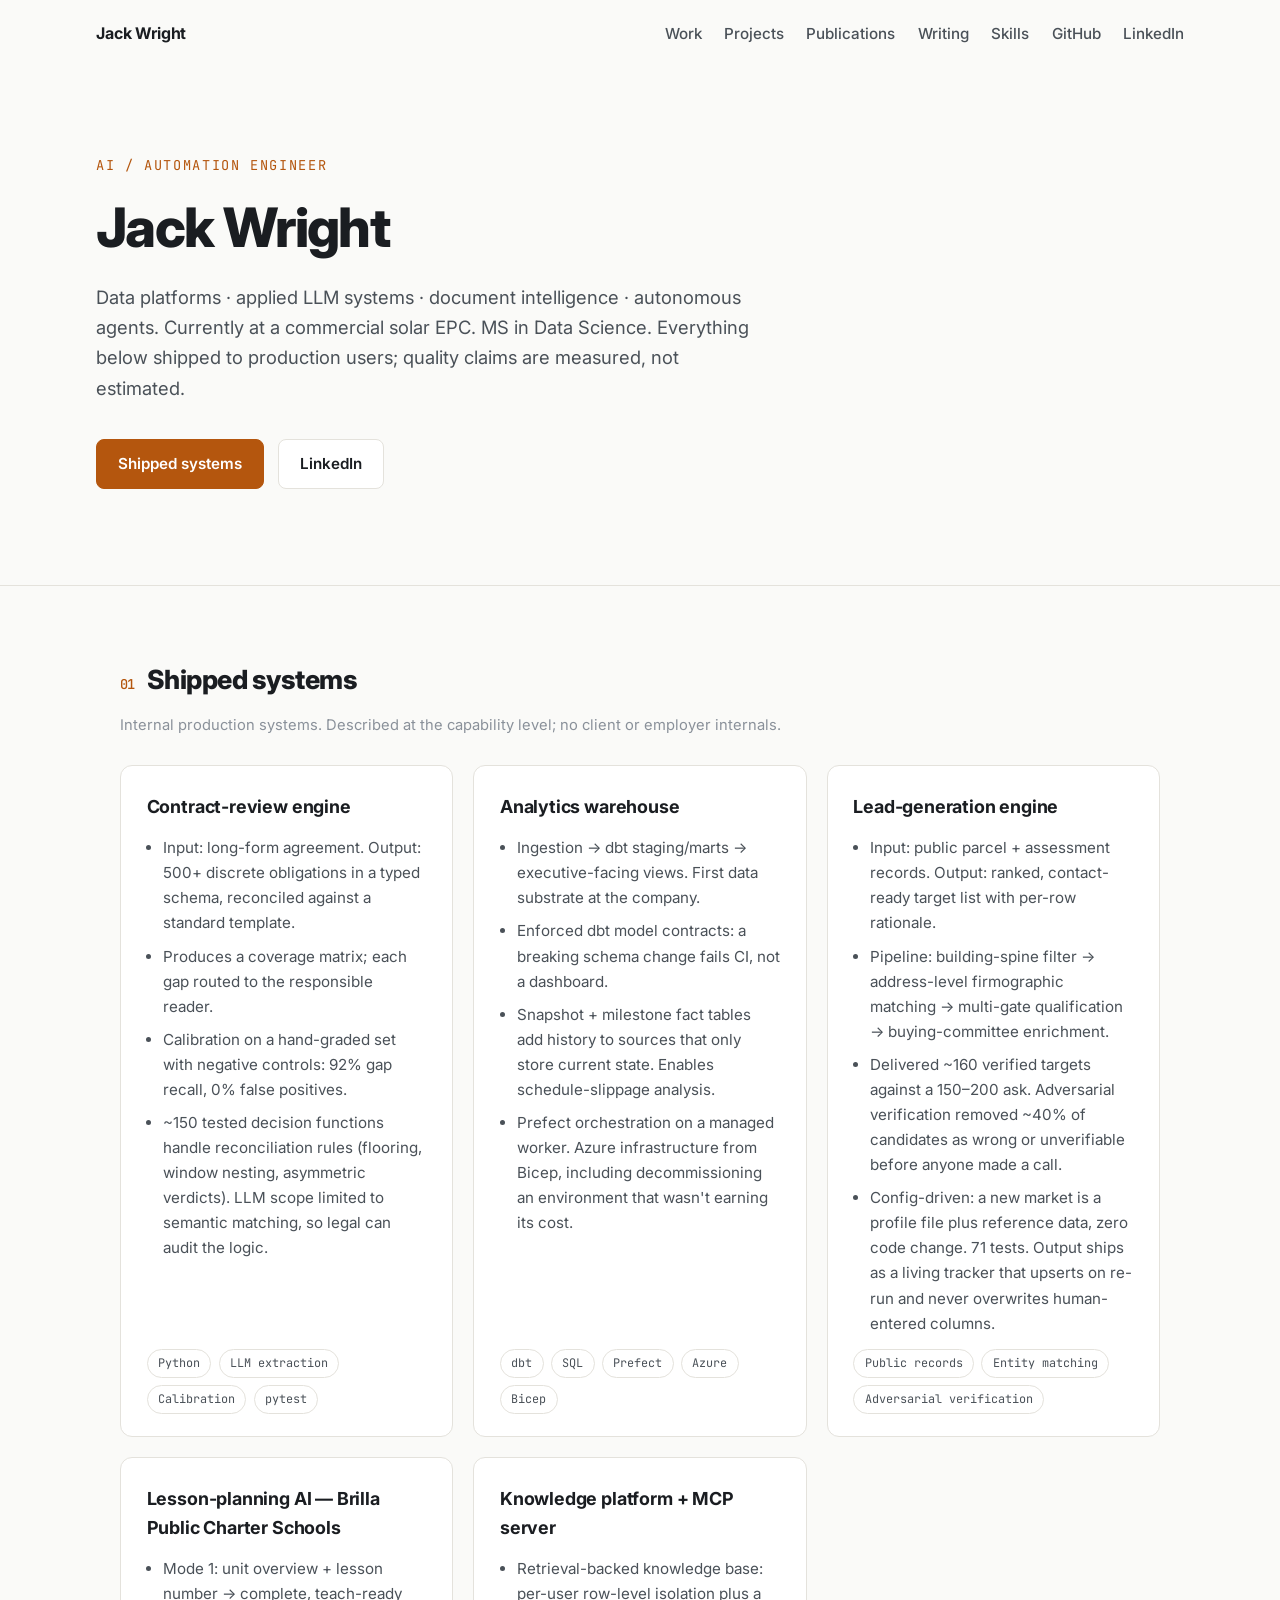
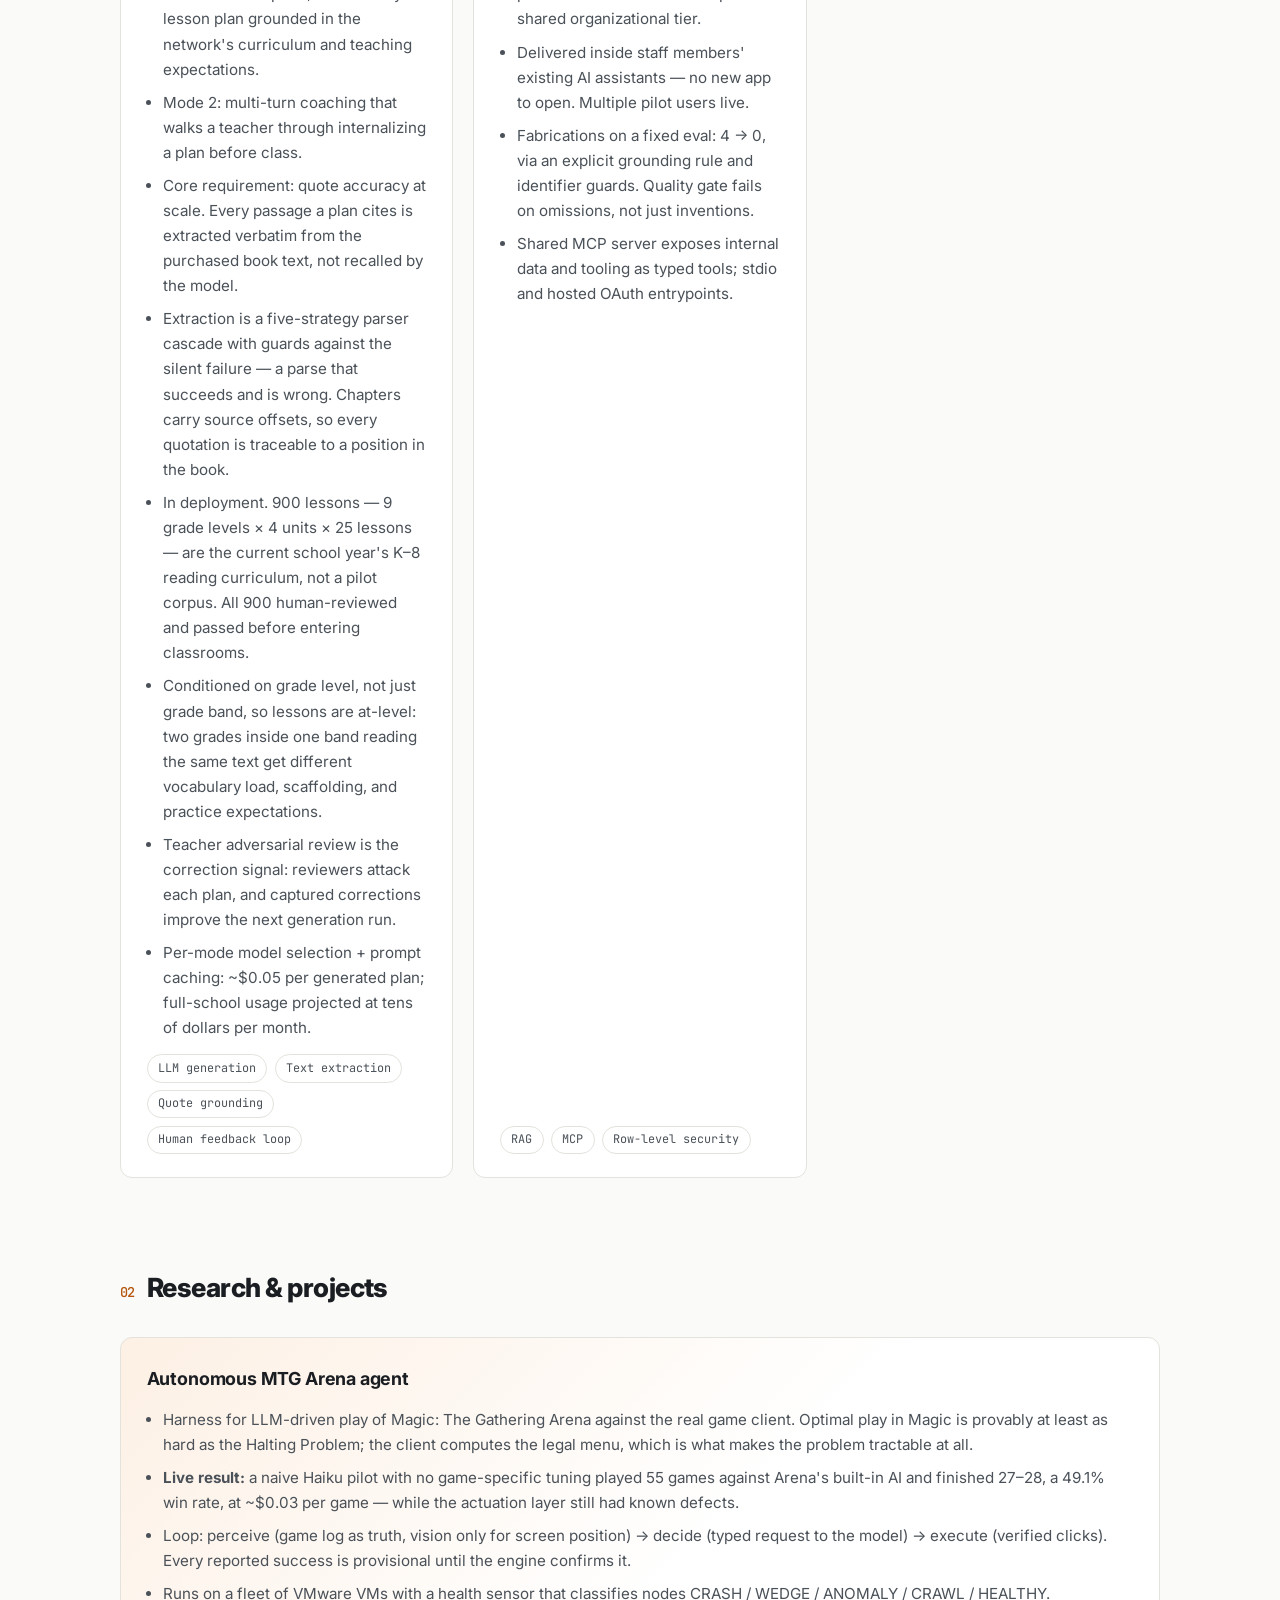
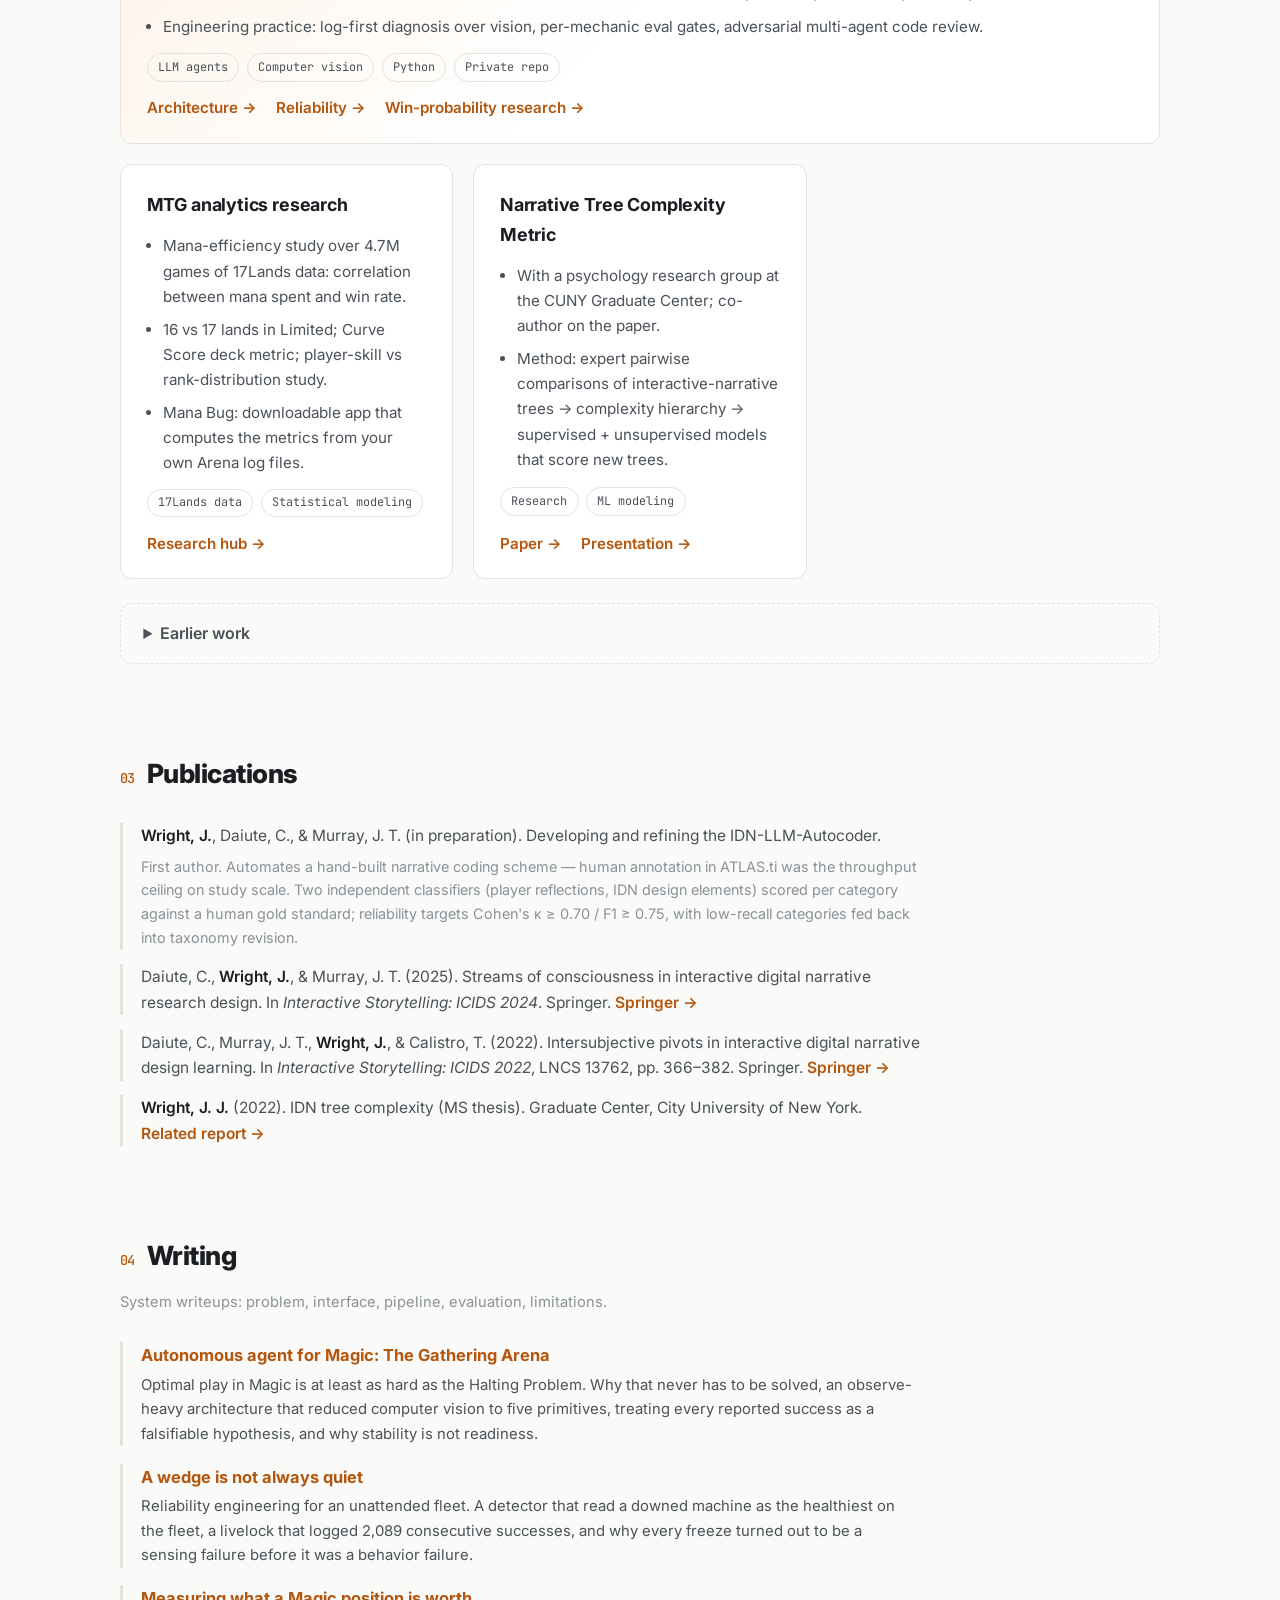
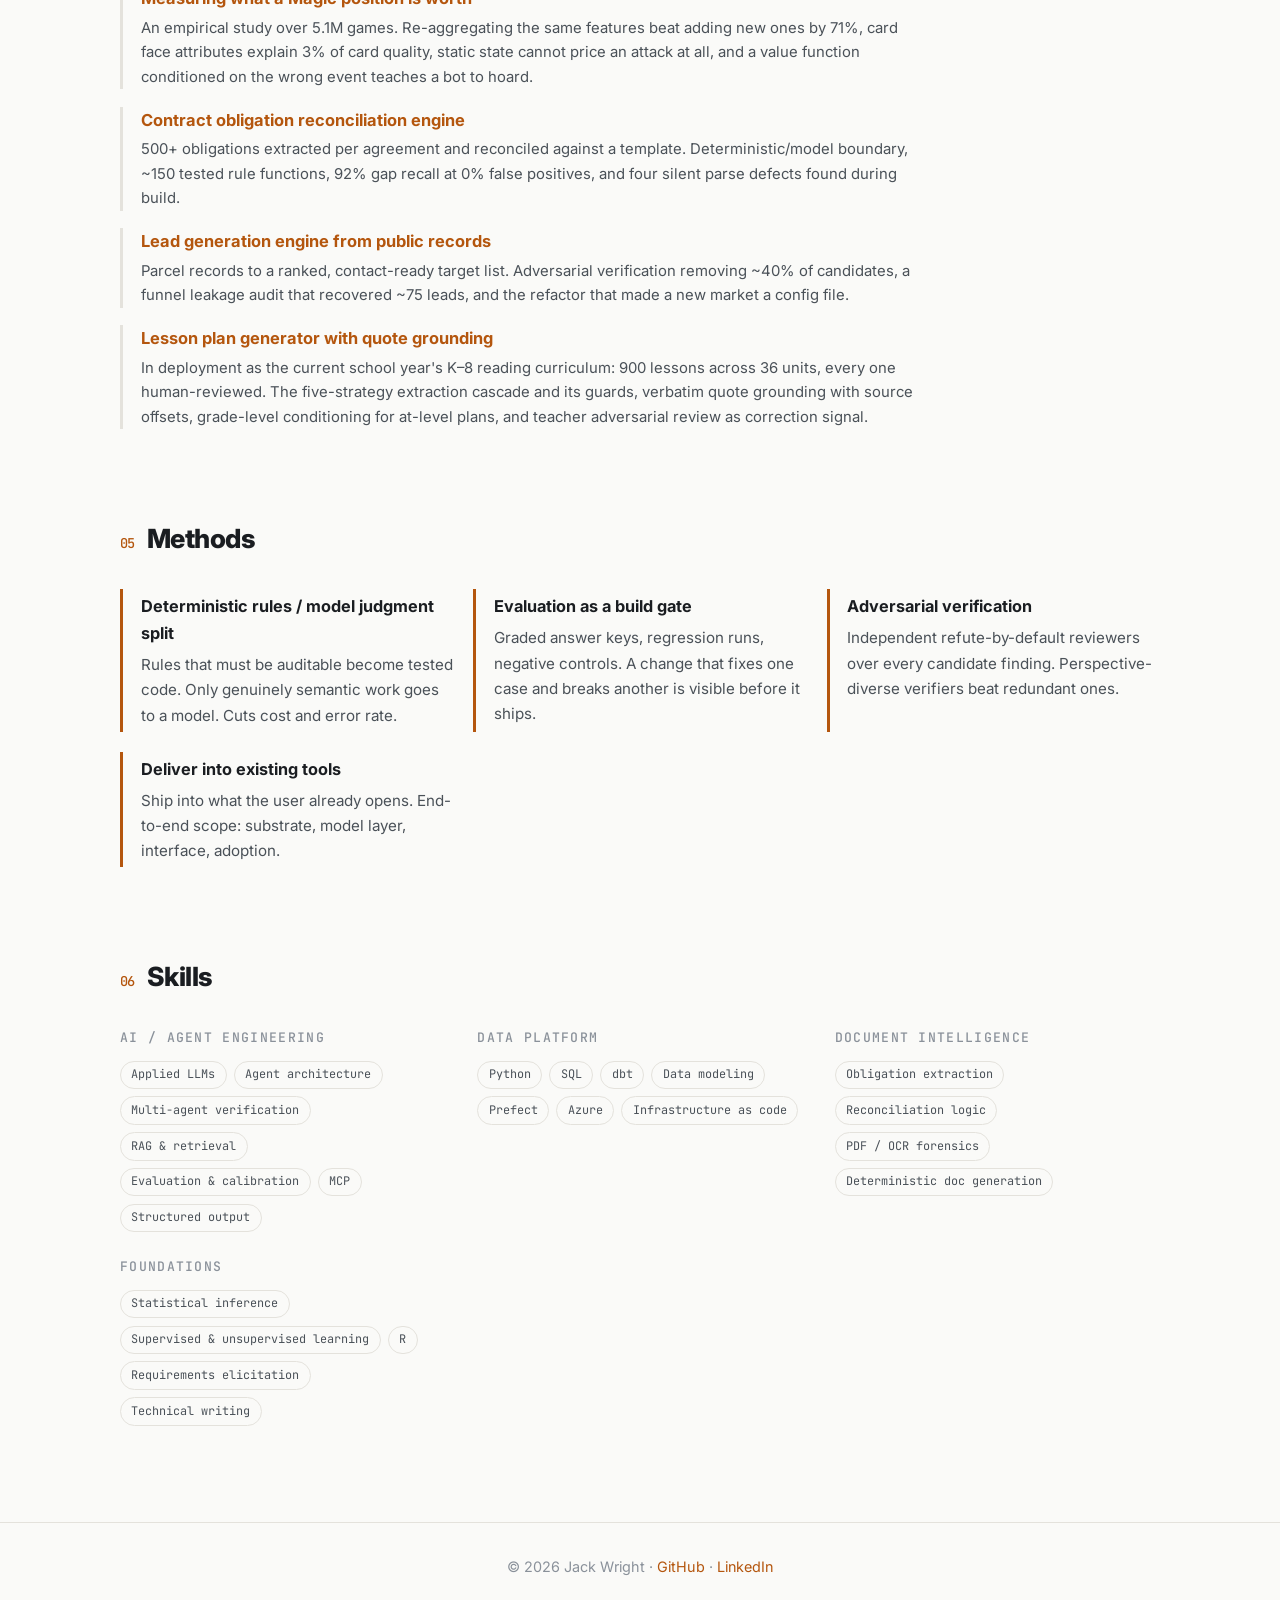
==== index.html @ ae372b62 "Correct project status: pilot is live, not deferred The articles described a mechanics-discovery pha" ====
<!DOCTYPE html>
<html lang="en">
<head>
    <meta charset="UTF-8">
    <meta name="viewport" content="width=device-width, initial-scale=1.0">
    <title>Jack Wright — AI / Automation Engineer</title>
    <meta name="description" content="Jack Wright. AI/automation engineer. Data platforms (dbt, Prefect, Azure), applied LLM systems, document intelligence, autonomous agents. Shipped systems with measured results.">
    <meta property="og:title" content="Jack Wright — AI / Automation Engineer">
    <meta property="og:description" content="Data platforms, applied LLM systems, document intelligence, autonomous agents. Shipped systems with measured results.">
    <meta property="og:type" content="website">
    <meta property="og:url" content="https://jackjosephwright.github.io/">
    <meta name="twitter:card" content="summary">
    <link rel="icon" href="data:image/svg+xml,%3Csvg xmlns='http://www.w3.org/2000/svg' viewBox='0 0 100 100'%3E%3Crect width='100' height='100' rx='18' fill='%23b4560e'/%3E%3Ctext x='50' y='68' font-size='52' font-family='Georgia,serif' font-weight='bold' fill='white' text-anchor='middle'%3EJW%3C/text%3E%3C/svg%3E">
    <link rel="preconnect" href="https://fonts.googleapis.com">
    <link rel="preconnect" href="https://fonts.gstatic.com" crossorigin>
    <link href="https://fonts.googleapis.com/css2?family=Inter:wght@400;500;600;700;800&family=JetBrains+Mono:wght@400;500&display=swap" rel="stylesheet">
    <link rel="stylesheet" href="styles.css">
</head>
<body>
    <header class="site-header">
        <nav class="nav">
            <span class="nav-name">Jack Wright</span>
            <div class="nav-links">
                <a href="#work">Work</a>
                <a href="#projects">Projects</a>
                <a href="#publications">Publications</a>
                <a href="#writing">Writing</a>
                <a href="#skills">Skills</a>
                <a href="https://github.com/JackJosephWright" target="_blank" rel="noopener">GitHub</a>
                <a href="https://www.linkedin.com/in/jack-wright-97b9b61b7/" target="_blank" rel="noopener">LinkedIn</a>
            </div>
        </nav>
        <div class="hero">
            <p class="hero-kicker">AI / Automation Engineer</p>
            <h1>Jack Wright</h1>
            <p class="hero-sub">
                Data platforms · applied LLM systems · document intelligence · autonomous
                agents. Currently at a commercial solar EPC. MS in Data Science.
                Everything below shipped to production users; quality claims are measured,
                not estimated.
            </p>
            <div class="hero-actions">
                <a class="btn btn-primary" href="#work">Shipped systems</a>
                <a class="btn" href="https://www.linkedin.com/in/jack-wright-97b9b61b7/" target="_blank" rel="noopener">LinkedIn</a>
            </div>
        </div>
    </header>

    <main>
        <section id="work" class="section">
            <h2><span class="section-num">01</span> Shipped systems</h2>
            <p class="section-note">Internal production systems. Described at the capability level; no client or employer internals.</p>
            <div class="card-grid">
                <article class="card">
                    <h3>Contract-review engine</h3>
                    <ul>
                        <li>Input: long-form agreement. Output: 500+ discrete obligations in a typed schema, reconciled against a standard template.</li>
                        <li>Produces a coverage matrix; each gap routed to the responsible reader.</li>
                        <li>Calibration on a hand-graded set with negative controls: 92% gap recall, 0% false positives.</li>
                        <li>~150 tested decision functions handle reconciliation rules (flooring, window nesting, asymmetric verdicts). LLM scope limited to semantic matching, so legal can audit the logic.</li>
                    </ul>
                    <ul class="tags"><li>Python</li><li>LLM extraction</li><li>Calibration</li><li>pytest</li></ul>
                </article>
                <article class="card">
                    <h3>Analytics warehouse</h3>
                    <ul>
                        <li>Ingestion → dbt staging/marts → executive-facing views. First data substrate at the company.</li>
                        <li>Enforced dbt model contracts: a breaking schema change fails CI, not a dashboard.</li>
                        <li>Snapshot + milestone fact tables add history to sources that only store current state. Enables schedule-slippage analysis.</li>
                        <li>Prefect orchestration on a managed worker. Azure infrastructure from Bicep, including decommissioning an environment that wasn't earning its cost.</li>
                    </ul>
                    <ul class="tags"><li>dbt</li><li>SQL</li><li>Prefect</li><li>Azure</li><li>Bicep</li></ul>
                </article>
                <article class="card">
                    <h3>Lead-generation engine</h3>
                    <ul>
                        <li>Input: public parcel + assessment records. Output: ranked, contact-ready target list with per-row rationale.</li>
                        <li>Pipeline: building-spine filter → address-level firmographic matching → multi-gate qualification → buying-committee enrichment.</li>
                        <li>Delivered ~160 verified targets against a 150–200 ask. Adversarial verification removed ~40% of candidates as wrong or unverifiable before anyone made a call.</li>
                        <li>Config-driven: a new market is a profile file plus reference data, zero code change. 71 tests. Output ships as a living tracker that upserts on re-run and never overwrites human-entered columns.</li>
                    </ul>
                    <ul class="tags"><li>Public records</li><li>Entity matching</li><li>Adversarial verification</li></ul>
                </article>
                <article class="card">
                    <h3>Lesson-planning AI — Brilla Public Charter Schools</h3>
                    <ul>
                        <li>Mode 1: unit overview + lesson number → complete, teach-ready lesson plan grounded in the network's curriculum and teaching expectations.</li>
                        <li>Mode 2: multi-turn coaching that walks a teacher through internalizing a plan before class.</li>
                        <li>Core requirement: quote accuracy at scale. Every passage a plan cites is extracted verbatim from the purchased book text, not recalled by the model.</li>
                        <li>Extraction is a five-strategy parser cascade with guards against the silent failure — a parse that succeeds and is wrong. Chapters carry source offsets, so every quotation is traceable to a position in the book.</li>
                        <li>In deployment. 900 lessons — 9 grade levels × 4 units × 25 lessons — are the current school year's K–8 reading curriculum, not a pilot corpus. All 900 human-reviewed and passed before entering classrooms.</li>
                        <li>Conditioned on grade level, not just grade band, so lessons are at-level: two grades inside one band reading the same text get different vocabulary load, scaffolding, and practice expectations.</li>
                        <li>Teacher adversarial review is the correction signal: reviewers attack each plan, and captured corrections improve the next generation run.</li>
                        <li>Per-mode model selection + prompt caching: ~$0.05 per generated plan; full-school usage projected at tens of dollars per month.</li>
                    </ul>
                    <ul class="tags"><li>LLM generation</li><li>Text extraction</li><li>Quote grounding</li><li>Human feedback loop</li></ul>
                </article>
                <article class="card">
                    <h3>Knowledge platform + MCP server</h3>
                    <ul>
                        <li>Retrieval-backed knowledge base: per-user row-level isolation plus a shared organizational tier.</li>
                        <li>Delivered inside staff members' existing AI assistants — no new app to open. Multiple pilot users live.</li>
                        <li>Fabrications on a fixed eval: 4 → 0, via an explicit grounding rule and identifier guards. Quality gate fails on omissions, not just inventions.</li>
                        <li>Shared MCP server exposes internal data and tooling as typed tools; stdio and hosted OAuth entrypoints.</li>
                    </ul>
                    <ul class="tags"><li>RAG</li><li>MCP</li><li>Row-level security</li></ul>
                </article>
            </div>
        </section>

        <section id="projects" class="section">
            <h2><span class="section-num">02</span> Research &amp; projects</h2>
            <div class="card-grid">
                <article class="card card-featured">
                    <h3>Autonomous MTG Arena agent</h3>
                    <ul>
                        <li>Harness for LLM-driven play of Magic: The Gathering Arena against the real game client. Optimal play in Magic is provably at least as hard as the Halting Problem; the client computes the legal menu, which is what makes the problem tractable at all.</li>
                        <li><strong>Live result:</strong> a naive Haiku pilot with no game-specific tuning played 55 games against Arena's built-in AI and finished 27–28, a 49.1% win rate, at ~$0.03 per game — while the actuation layer still had known defects.</li>
                        <li>Loop: perceive (game log as truth, vision only for screen position) → decide (typed request to the model) → execute (verified clicks). Every reported success is provisional until the engine confirms it.</li>
                        <li>Runs on a fleet of VMware VMs with a health sensor that classifies nodes CRASH / WEDGE / ANOMALY / CRAWL / HEALTHY.</li>
                        <li>Engineering practice: log-first diagnosis over vision, per-mechanic eval gates, adversarial multi-agent code review.</li>
                    </ul>
                    <ul class="tags"><li>LLM agents</li><li>Computer vision</li><li>Python</li><li>Private repo</li></ul>
                    <p class="card-links">
                        <a href="writing/mtga-agent.html">Architecture →</a>
                        <a href="writing/wedge-detection.html">Reliability →</a>
                        <a href="writing/win-prob.html">Win-probability research →</a>
                    </p>
                </article>
                <article class="card">
                    <h3>MTG analytics research</h3>
                    <ul>
                        <li>Mana-efficiency study over 4.7M games of 17Lands data: correlation between mana spent and win rate.</li>
                        <li>16 vs 17 lands in Limited; Curve Score deck metric; player-skill vs rank-distribution study.</li>
                        <li>Mana Bug: downloadable app that computes the metrics from your own Arena log files.</li>
                    </ul>
                    <ul class="tags"><li>17Lands data</li><li>Statistical modeling</li></ul>
                    <p class="card-links"><a href="https://jackjosephwright.github.io/mtg_main_page/" target="_blank" rel="noopener">Research hub →</a></p>
                </article>
                <article class="card">
                    <h3>Narrative Tree Complexity Metric</h3>
                    <ul>
                        <li>With a psychology research group at the CUNY Graduate Center; co-author on the paper.</li>
                        <li>Method: expert pairwise comparisons of interactive-narrative trees → complexity hierarchy → supervised + unsupervised models that score new trees.</li>
                    </ul>
                    <ul class="tags"><li>Research</li><li>ML modeling</li></ul>
                    <p class="card-links">
                        <a href="https://rpubs.com/JackJWright/902090" target="_blank" rel="noopener">Paper →</a>
                        <a href="https://vimeo.com/706364815/0112a4ac2b" target="_blank" rel="noopener">Presentation →</a>
                    </p>
                </article>
            </div>
            <details class="earlier">
                <summary>Earlier work</summary>
                <ul>
                    <li><a href="https://jwrightzz123.shinyapps.io/regression_decision_tree/" target="_blank" rel="noopener">Linear regression tool</a> — Shiny app: upload a dataset, step through multiple/logistic regression.</li>
                    <li><a href="https://jackjosephwright.github.io/qb_markov.github.io/" target="_blank" rel="noopener">NFL quarterback performance</a> — Markov-chain simulation of career expected points added.</li>
                    <li><a href="https://jackjosephwright.github.io/google_gstore_site/" target="_blank" rel="noopener">Google Gstore revenue prediction</a> — Kaggle team project; technical writing sample.</li>
                    <li><a href="https://colab.research.google.com/drive/1neNd_mLNR8YD1fWQYkFfFXHmzvEbHQxm?usp=sharing" target="_blank" rel="noopener">Audio downsampling</a> — sample-rate standardization to fix phasing in a Hammond B-3 virtual instrument.</li>
                </ul>
            </details>
        </section>

        <section id="publications" class="section">
            <h2><span class="section-num">03</span> Publications</h2>
            <ul class="pubs">
                <li>
                    <strong>Wright, J.</strong>, Daiute, C., &amp; Murray, J. T. (in preparation).
                    Developing and refining the IDN-LLM-Autocoder.
                    <span class="pub-note">First author. Automates a hand-built narrative
                    coding scheme — human annotation in ATLAS.ti was the throughput ceiling
                    on study scale. Two independent classifiers (player reflections, IDN
                    design elements) scored per category against a human gold standard;
                    reliability targets Cohen's κ ≥ 0.70 / F1 ≥ 0.75, with low-recall
                    categories fed back into taxonomy revision.</span>
                </li>
                <li>
                    Daiute, C., <strong>Wright, J.</strong>, &amp; Murray, J. T. (2025).
                    Streams of consciousness in interactive digital narrative research design.
                    In <em>Interactive Storytelling: ICIDS 2024</em>. Springer.
                    <a href="https://link.springer.com/chapter/10.1007/978-3-031-78453-8_1" target="_blank" rel="noopener">Springer →</a>
                </li>
                <li>
                    Daiute, C., Murray, J. T., <strong>Wright, J.</strong>, &amp; Calistro, T. (2022).
                    Intersubjective pivots in interactive digital narrative design learning.
                    In <em>Interactive Storytelling: ICIDS 2022</em>, LNCS 13762, pp. 366–382. Springer.
                    <a href="https://link.springer.com/chapter/10.1007/978-3-031-22298-6_22" target="_blank" rel="noopener">Springer →</a>
                </li>
                <li>
                    <strong>Wright, J. J.</strong> (2022).
                    IDN tree complexity (MS thesis). Graduate Center, City University of New York.
                    <a href="https://rpubs.com/JackJWright/902090" target="_blank" rel="noopener">Related report →</a>
                </li>
            </ul>
        </section>

        <section id="writing" class="section">
            <h2><span class="section-num">04</span> Writing</h2>
            <p class="section-note">System writeups: problem, interface, pipeline, evaluation, limitations.</p>
            <ul class="writing-list">
                <li>
                    <a href="writing/mtga-agent.html">Autonomous agent for Magic: The Gathering Arena</a>
                    <p>Optimal play in Magic is at least as hard as the Halting Problem. Why that never has to be solved, an observe-heavy architecture that reduced computer vision to five primitives, treating every reported success as a falsifiable hypothesis, and why stability is not readiness.</p>
                </li>
                <li>
                    <a href="writing/wedge-detection.html">A wedge is not always quiet</a>
                    <p>Reliability engineering for an unattended fleet. A detector that read a downed machine as the healthiest on the fleet, a livelock that logged 2,089 consecutive successes, and why every freeze turned out to be a sensing failure before it was a behavior failure.</p>
                </li>
                <li>
                    <a href="writing/win-prob.html">Measuring what a Magic position is worth</a>
                    <p>An empirical study over 5.1M games. Re-aggregating the same features beat adding new ones by 71%, card face attributes explain 3% of card quality, static state cannot price an attack at all, and a value function conditioned on the wrong event teaches a bot to hoard.</p>
                </li>
                <li>
                    <a href="writing/contract-reconciliation-engine.html">Contract obligation reconciliation engine</a>
                    <p>500+ obligations extracted per agreement and reconciled against a template. Deterministic/model boundary, ~150 tested rule functions, 92% gap recall at 0% false positives, and four silent parse defects found during build.</p>
                </li>
                <li>
                    <a href="writing/lead-generation-engine.html">Lead generation engine from public records</a>
                    <p>Parcel records to a ranked, contact-ready target list. Adversarial verification removing ~40% of candidates, a funnel leakage audit that recovered ~75 leads, and the refactor that made a new market a config file.</p>
                </li>
                <li>
                    <a href="writing/lesson-plan-generator.html">Lesson plan generator with quote grounding</a>
                    <p>In deployment as the current school year's K–8 reading curriculum: 900 lessons across 36 units, every one human-reviewed. The five-strategy extraction cascade and its guards, verbatim quote grounding with source offsets, grade-level conditioning for at-level plans, and teacher adversarial review as correction signal.</p>
                </li>
            </ul>
        </section>

        <section id="how" class="section">
            <h2><span class="section-num">05</span> Methods</h2>
            <div class="principles">
                <div class="principle">
                    <h3>Deterministic rules / model judgment split</h3>
                    <p>Rules that must be auditable become tested code. Only genuinely semantic work goes to a model. Cuts cost and error rate.</p>
                </div>
                <div class="principle">
                    <h3>Evaluation as a build gate</h3>
                    <p>Graded answer keys, regression runs, negative controls. A change that fixes one case and breaks another is visible before it ships.</p>
                </div>
                <div class="principle">
                    <h3>Adversarial verification</h3>
                    <p>Independent refute-by-default reviewers over every candidate finding. Perspective-diverse verifiers beat redundant ones.</p>
                </div>
                <div class="principle">
                    <h3>Deliver into existing tools</h3>
                    <p>Ship into what the user already opens. End-to-end scope: substrate, model layer, interface, adoption.</p>
                </div>
            </div>
        </section>

        <section id="skills" class="section">
            <h2><span class="section-num">06</span> Skills</h2>
            <div class="skill-groups">
                <div class="skill-group">
                    <h3>AI / agent engineering</h3>
                    <ul class="tags"><li>Applied LLMs</li><li>Agent architecture</li><li>Multi-agent verification</li><li>RAG &amp; retrieval</li><li>Evaluation &amp; calibration</li><li>MCP</li><li>Structured output</li></ul>
                </div>
                <div class="skill-group">
                    <h3>Data platform</h3>
                    <ul class="tags"><li>Python</li><li>SQL</li><li>dbt</li><li>Data modeling</li><li>Prefect</li><li>Azure</li><li>Infrastructure as code</li></ul>
                </div>
                <div class="skill-group">
                    <h3>Document intelligence</h3>
                    <ul class="tags"><li>Obligation extraction</li><li>Reconciliation logic</li><li>PDF / OCR forensics</li><li>Deterministic doc generation</li></ul>
                </div>
                <div class="skill-group">
                    <h3>Foundations</h3>
                    <ul class="tags"><li>Statistical inference</li><li>Supervised &amp; unsupervised learning</li><li>R</li><li>Requirements elicitation</li><li>Technical writing</li></ul>
                </div>
            </div>
        </section>
    </main>

    <footer class="site-footer">
        <p>© 2026 Jack Wright ·
            <a href="https://github.com/JackJosephWright" target="_blank" rel="noopener">GitHub</a> ·
            <a href="https://www.linkedin.com/in/jack-wright-97b9b61b7/" target="_blank" rel="noopener">LinkedIn</a>
        </p>
    </footer>
</body>
</html>
---- styles.css ----
/* Jack Wright — portfolio styles */

:root {
    --bg: #fafaf8;
    --bg-raised: #ffffff;
    --ink: #1a1d21;
    --ink-soft: #4a5158;
    --ink-faint: #8a919a;
    --line: #e4e2dc;
    --accent: #b4560e;
    --accent-soft: #fdf0e4;
    --mono: "JetBrains Mono", ui-monospace, SFMono-Regular, Menlo, monospace;
    --sans: "Inter", -apple-system, BlinkMacSystemFont, "Segoe UI", sans-serif;
}

@media (prefers-color-scheme: dark) {
    :root {
        --bg: #131518;
        --bg-raised: #1b1e23;
        --ink: #e8e6e1;
        --ink-soft: #b0ada6;
        --ink-faint: #7a776f;
        --line: #2a2d33;
        --accent: #e8823a;
        --accent-soft: #2a2118;
    }
}

* { margin: 0; padding: 0; box-sizing: border-box; }

html { scroll-behavior: smooth; }

body {
    font-family: var(--sans);
    background: var(--bg);
    color: var(--ink);
    line-height: 1.65;
    -webkit-font-smoothing: antialiased;
}

a { color: var(--accent); text-decoration: none; }
a:hover { text-decoration: underline; }

/* ---------- header / hero ---------- */

.site-header {
    border-bottom: 1px solid var(--line);
    padding: 0 1.5rem;
}

.nav {
    max-width: 68rem;
    margin: 0 auto;
    display: flex;
    align-items: center;
    justify-content: space-between;
    padding: 1.25rem 0;
    gap: 1rem;
    flex-wrap: wrap;
}

.nav-name {
    font-weight: 700;
    letter-spacing: -0.01em;
}

.nav-links {
    display: flex;
    gap: 1.4rem;
    flex-wrap: wrap;
}

.nav-links a {
    color: var(--ink-soft);
    font-size: 0.95rem;
    font-weight: 500;
}

.nav-links a:hover { color: var(--accent); text-decoration: none; }

.hero {
    max-width: 68rem;
    margin: 0 auto;
    padding: 5.5rem 0 6rem;
}

.hero-kicker {
    font-family: var(--mono);
    font-size: 0.85rem;
    letter-spacing: 0.12em;
    text-transform: uppercase;
    color: var(--accent);
    margin-bottom: 1.25rem;
}

.hero h1 {
    font-size: clamp(2.1rem, 5.5vw, 3.4rem);
    font-weight: 800;
    letter-spacing: -0.03em;
    line-height: 1.12;
    max-width: 20ch;
}

.hero-sub {
    margin-top: 1.5rem;
    font-size: 1.15rem;
    color: var(--ink-soft);
    max-width: 42rem;
}

.hero-actions {
    margin-top: 2.25rem;
    display: flex;
    gap: 0.9rem;
    flex-wrap: wrap;
}

.btn {
    display: inline-block;
    padding: 0.7rem 1.3rem;
    border: 1px solid var(--line);
    border-radius: 8px;
    font-weight: 600;
    font-size: 0.95rem;
    color: var(--ink);
    background: var(--bg-raised);
    transition: border-color 0.15s ease, transform 0.15s ease;
}

.btn:hover { text-decoration: none; border-color: var(--accent); transform: translateY(-1px); }

.btn-primary {
    background: var(--accent);
    border-color: var(--accent);
    color: #fff;
}

.btn-primary:hover { border-color: var(--accent); }

/* ---------- sections ---------- */

.section {
    max-width: 68rem;
    margin: 0 auto;
    padding: 4.5rem 1.5rem 1rem;
}

.section h2 {
    font-size: 1.65rem;
    font-weight: 800;
    letter-spacing: -0.02em;
    margin-bottom: 1.75rem;
    display: flex;
    align-items: baseline;
    gap: 0.75rem;
}

.section-num {
    font-family: var(--mono);
    font-size: 0.85rem;
    font-weight: 500;
    color: var(--accent);
}

.section-note {
    color: var(--ink-faint);
    font-size: 0.92rem;
    margin: -1rem 0 1.75rem;
}

/* ---------- cards ---------- */

.card-grid {
    display: grid;
    grid-template-columns: repeat(auto-fit, minmax(19rem, 1fr));
    gap: 1.25rem;
}

.card {
    background: var(--bg-raised);
    border: 1px solid var(--line);
    border-radius: 12px;
    padding: 1.6rem 1.6rem 1.4rem;
    display: flex;
    flex-direction: column;
    gap: 0.85rem;
    transition: border-color 0.15s ease;
}

.card:hover { border-color: var(--accent); }

.card h3 { font-size: 1.12rem; font-weight: 700; letter-spacing: -0.01em; }

.card p { color: var(--ink-soft); font-size: 0.97rem; }

.card ul:not(.tags) {
    list-style: disc outside;
    margin-left: 1.05rem;
    color: var(--ink-soft);
    font-size: 0.95rem;
    display: flex;
    flex-direction: column;
    gap: 0.5rem;
}

.card-featured {
    grid-column: 1 / -1;
    background: linear-gradient(135deg, var(--accent-soft), var(--bg-raised) 55%);
}

.card-links { margin-top: auto; display: flex; gap: 1.25rem; flex-wrap: wrap; }
.card-links a { font-weight: 600; font-size: 0.95rem; }

.tags {
    list-style: none;
    display: flex;
    flex-wrap: wrap;
    gap: 0.45rem;
    margin-top: auto;
}

.tags li {
    font-family: var(--mono);
    font-size: 0.74rem;
    color: var(--ink-soft);
    border: 1px solid var(--line);
    border-radius: 999px;
    padding: 0.22rem 0.65rem;
    white-space: nowrap;
}

/* ---------- earlier work ---------- */

.earlier {
    margin-top: 1.5rem;
    border: 1px dashed var(--line);
    border-radius: 12px;
    padding: 1rem 1.4rem;
}

.earlier summary {
    cursor: pointer;
    font-weight: 600;
    color: var(--ink-soft);
}

.earlier ul { margin: 1rem 0 0.4rem 1.2rem; color: var(--ink-soft); font-size: 0.95rem; }
.earlier li + li { margin-top: 0.6rem; }

/* ---------- publications ---------- */

.pubs {
    list-style: none;
    max-width: 50rem;
    display: flex;
    flex-direction: column;
    gap: 0.9rem;
}

.pubs li {
    color: var(--ink-soft);
    font-size: 0.97rem;
    padding-left: 1.1rem;
    border-left: 3px solid var(--line);
}

.pubs strong { color: var(--ink); font-weight: 600; }

.pub-note {
    display: block;
    margin-top: 0.35rem;
    font-size: 0.9rem;
    color: var(--ink-faint);
}
.pubs a { font-weight: 600; white-space: nowrap; }

/* ---------- writing list ---------- */

.writing-list {
    list-style: none;
    max-width: 50rem;
    display: flex;
    flex-direction: column;
    gap: 1.1rem;
}

.writing-list li {
    padding-left: 1.1rem;
    border-left: 3px solid var(--line);
}

.writing-list a { font-weight: 700; font-size: 1.03rem; }
.writing-list p { color: var(--ink-soft); font-size: 0.93rem; margin-top: 0.2rem; }

/* ---------- article pages ---------- */

.post {
    max-width: 44rem;
    margin: 0 auto;
    padding: 3rem 1.5rem 4rem;
}

.post-back { font-size: 0.9rem; margin-bottom: 2.5rem; }
.post-back-end { margin: 3rem 0 0; padding-top: 1.5rem; border-top: 1px solid var(--line); }

.post h1 {
    font-size: clamp(1.8rem, 4.5vw, 2.4rem);
    font-weight: 800;
    letter-spacing: -0.03em;
    line-height: 1.15;
}

.post-meta {
    font-family: var(--mono);
    font-size: 0.82rem;
    color: var(--ink-faint);
    margin-top: 0.8rem;
}

.post h2 {
    font-size: 1.22rem;
    font-weight: 700;
    letter-spacing: -0.015em;
    margin: 2.6rem 0 0.5rem;
}

.post p { color: var(--ink-soft); margin-top: 1rem; }
.post strong { color: var(--ink); font-weight: 600; }

.post ul, .post ol {
    color: var(--ink-soft);
    margin: 1rem 0 0 1.25rem;
    display: flex;
    flex-direction: column;
    gap: 0.55rem;
}

/* spec header block */
.spec {
    display: grid;
    grid-template-columns: max-content 1fr;
    gap: 0.4rem 1.25rem;
    margin-top: 1.5rem;
    padding: 1rem 1.15rem;
    border: 1px solid var(--line);
    border-radius: 8px;
    background: var(--bg-raised);
    font-size: 0.92rem;
}

.spec dt {
    font-family: var(--mono);
    font-size: 0.78rem;
    text-transform: uppercase;
    letter-spacing: 0.08em;
    color: var(--ink-faint);
    align-self: center;
}

.spec dd { color: var(--ink-soft); margin: 0; }

/* data tables */
.post table {
    width: 100%;
    border-collapse: collapse;
    margin-top: 1.25rem;
    font-size: 0.92rem;
    display: block;
    overflow-x: auto;
}

.post th, .post td {
    text-align: left;
    vertical-align: top;
    padding: 0.6rem 0.85rem 0.6rem 0;
    border-bottom: 1px solid var(--line);
    color: var(--ink-soft);
}

.post th {
    color: var(--ink);
    font-weight: 600;
    white-space: nowrap;
}

.post code {
    font-family: var(--mono);
    font-size: 0.88em;
    background: var(--accent-soft);
    padding: 0.12em 0.38em;
    border-radius: 4px;
}

.post pre {
    background: var(--bg-raised);
    border: 1px solid var(--line);
    border-radius: 8px;
    padding: 1rem 1.15rem;
    overflow-x: auto;
    margin-top: 1.25rem;
}

.post pre code { background: none; padding: 0; font-size: 0.85rem; }

/* ---------- principles ---------- */

.principles {
    display: grid;
    grid-template-columns: repeat(auto-fit, minmax(16rem, 1fr));
    gap: 1.25rem;
}

.principle {
    border-left: 3px solid var(--accent);
    padding: 0.25rem 0 0.25rem 1.1rem;
}

.principle h3 { font-size: 1.02rem; font-weight: 700; margin-bottom: 0.35rem; }
.principle p { color: var(--ink-soft); font-size: 0.95rem; }

/* ---------- skills ---------- */

.skill-groups {
    display: grid;
    grid-template-columns: repeat(auto-fit, minmax(17rem, 1fr));
    gap: 1.5rem 2rem;
}

.skill-group h3 {
    font-family: var(--mono);
    font-size: 0.82rem;
    font-weight: 500;
    text-transform: uppercase;
    letter-spacing: 0.1em;
    color: var(--ink-faint);
    margin-bottom: 0.75rem;
}

.skill-group .tags { margin-top: 0; }

/* ---------- footer ---------- */

.site-footer {
    border-top: 1px solid var(--line);
    margin-top: 5rem;
    padding: 2rem 1.5rem 2.5rem;
    text-align: center;
    color: var(--ink-faint);
    font-size: 0.9rem;
}
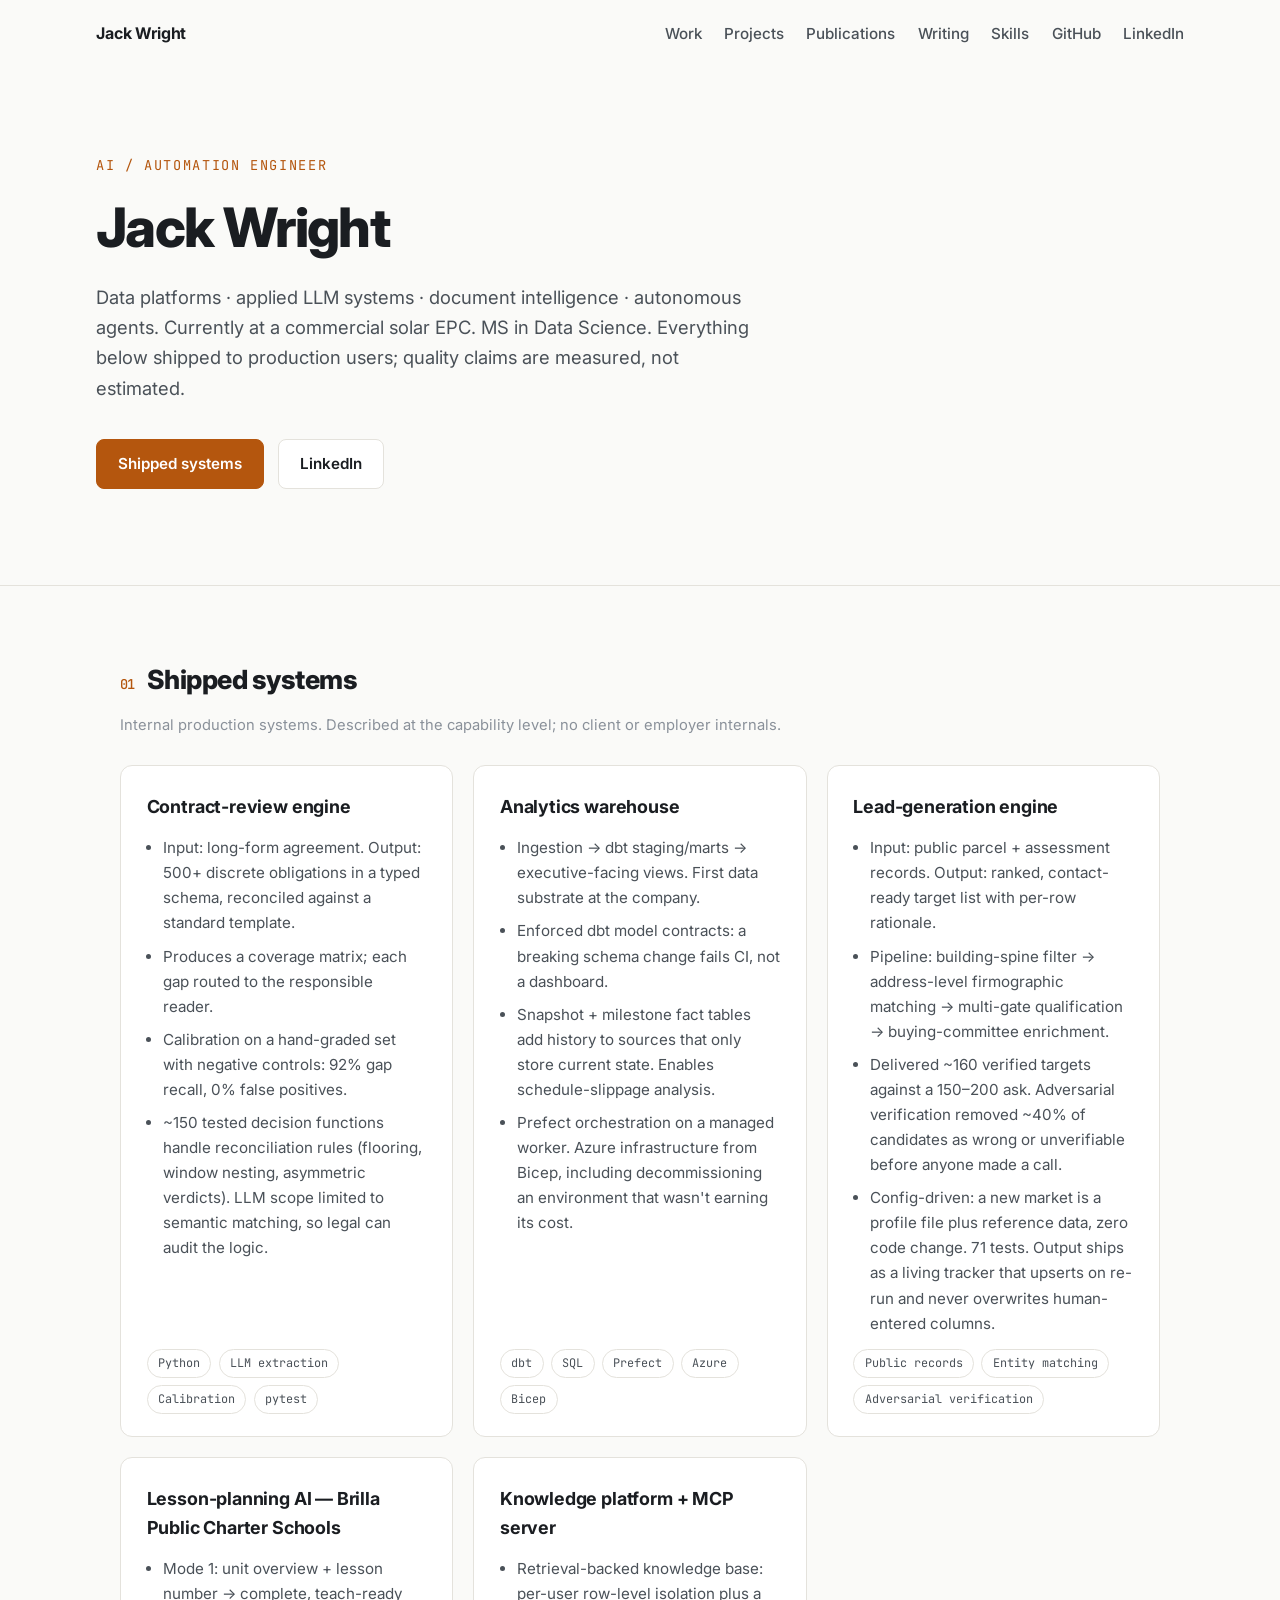
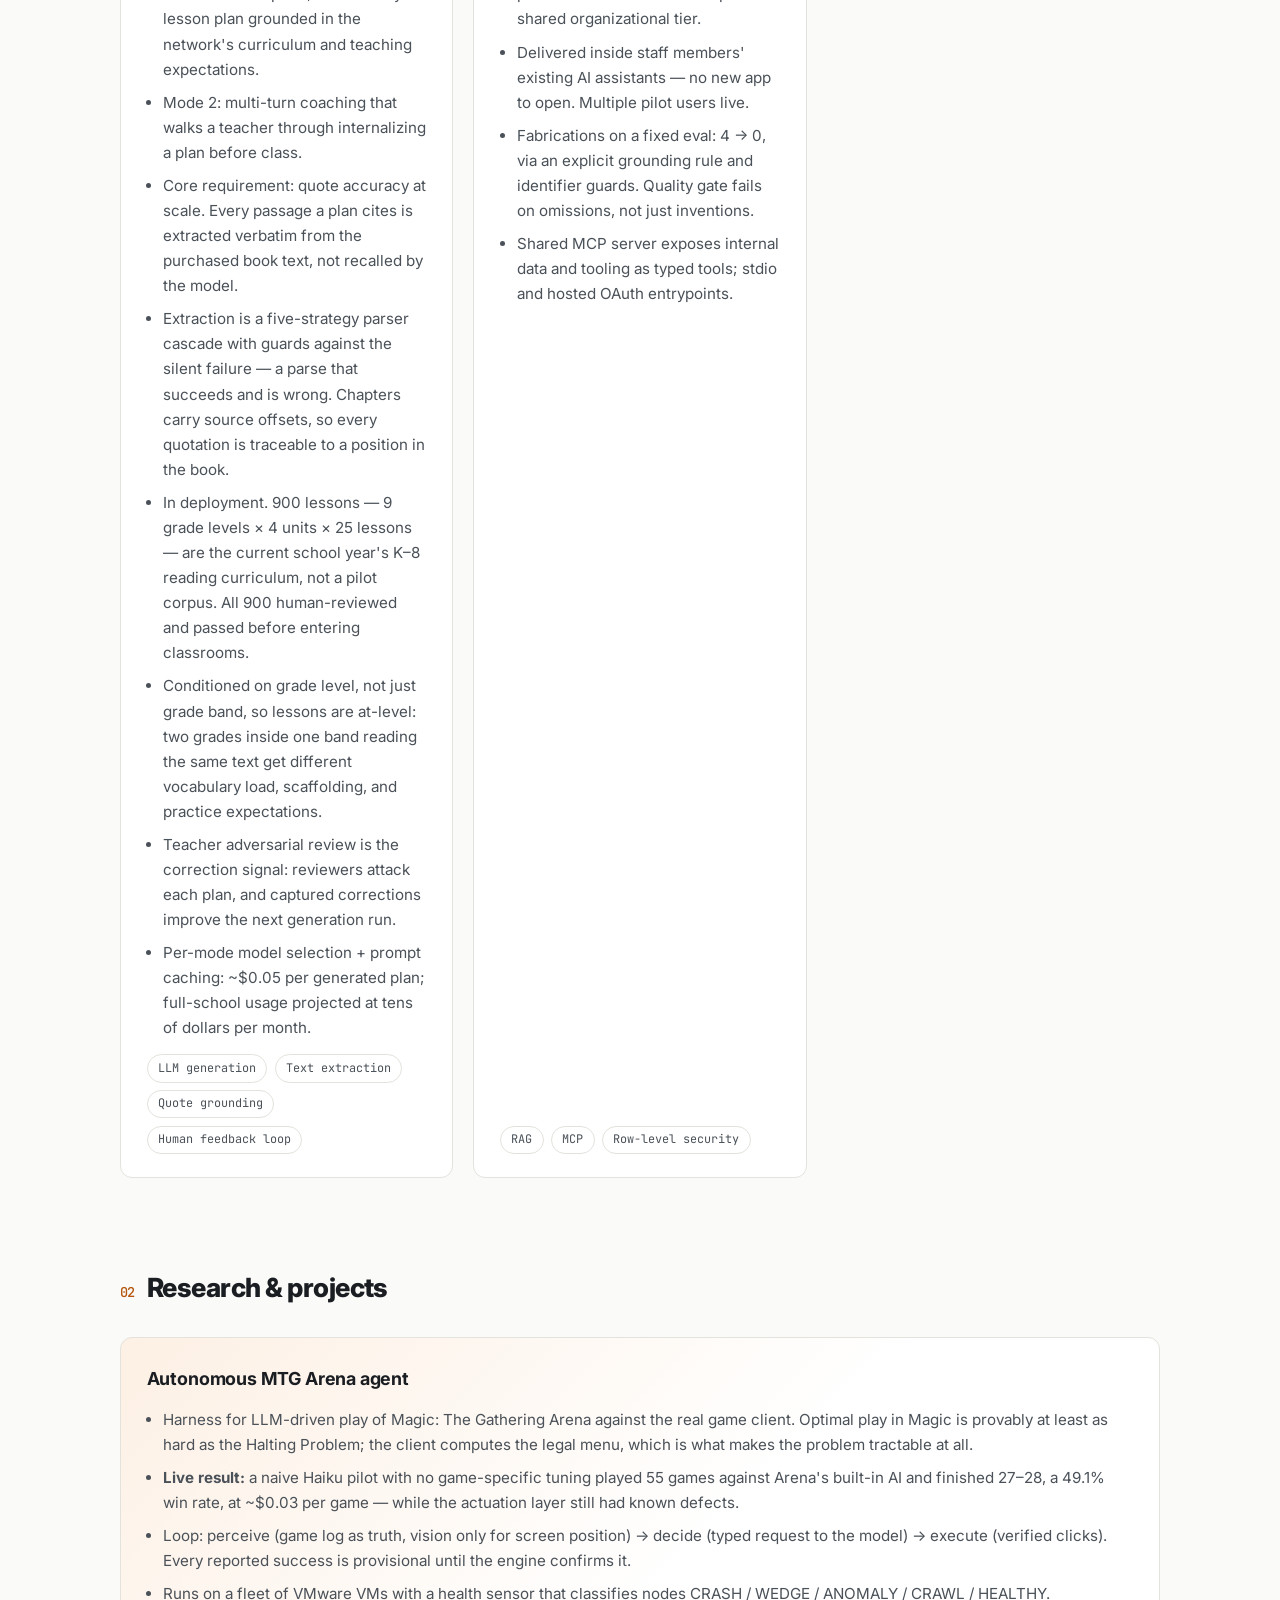
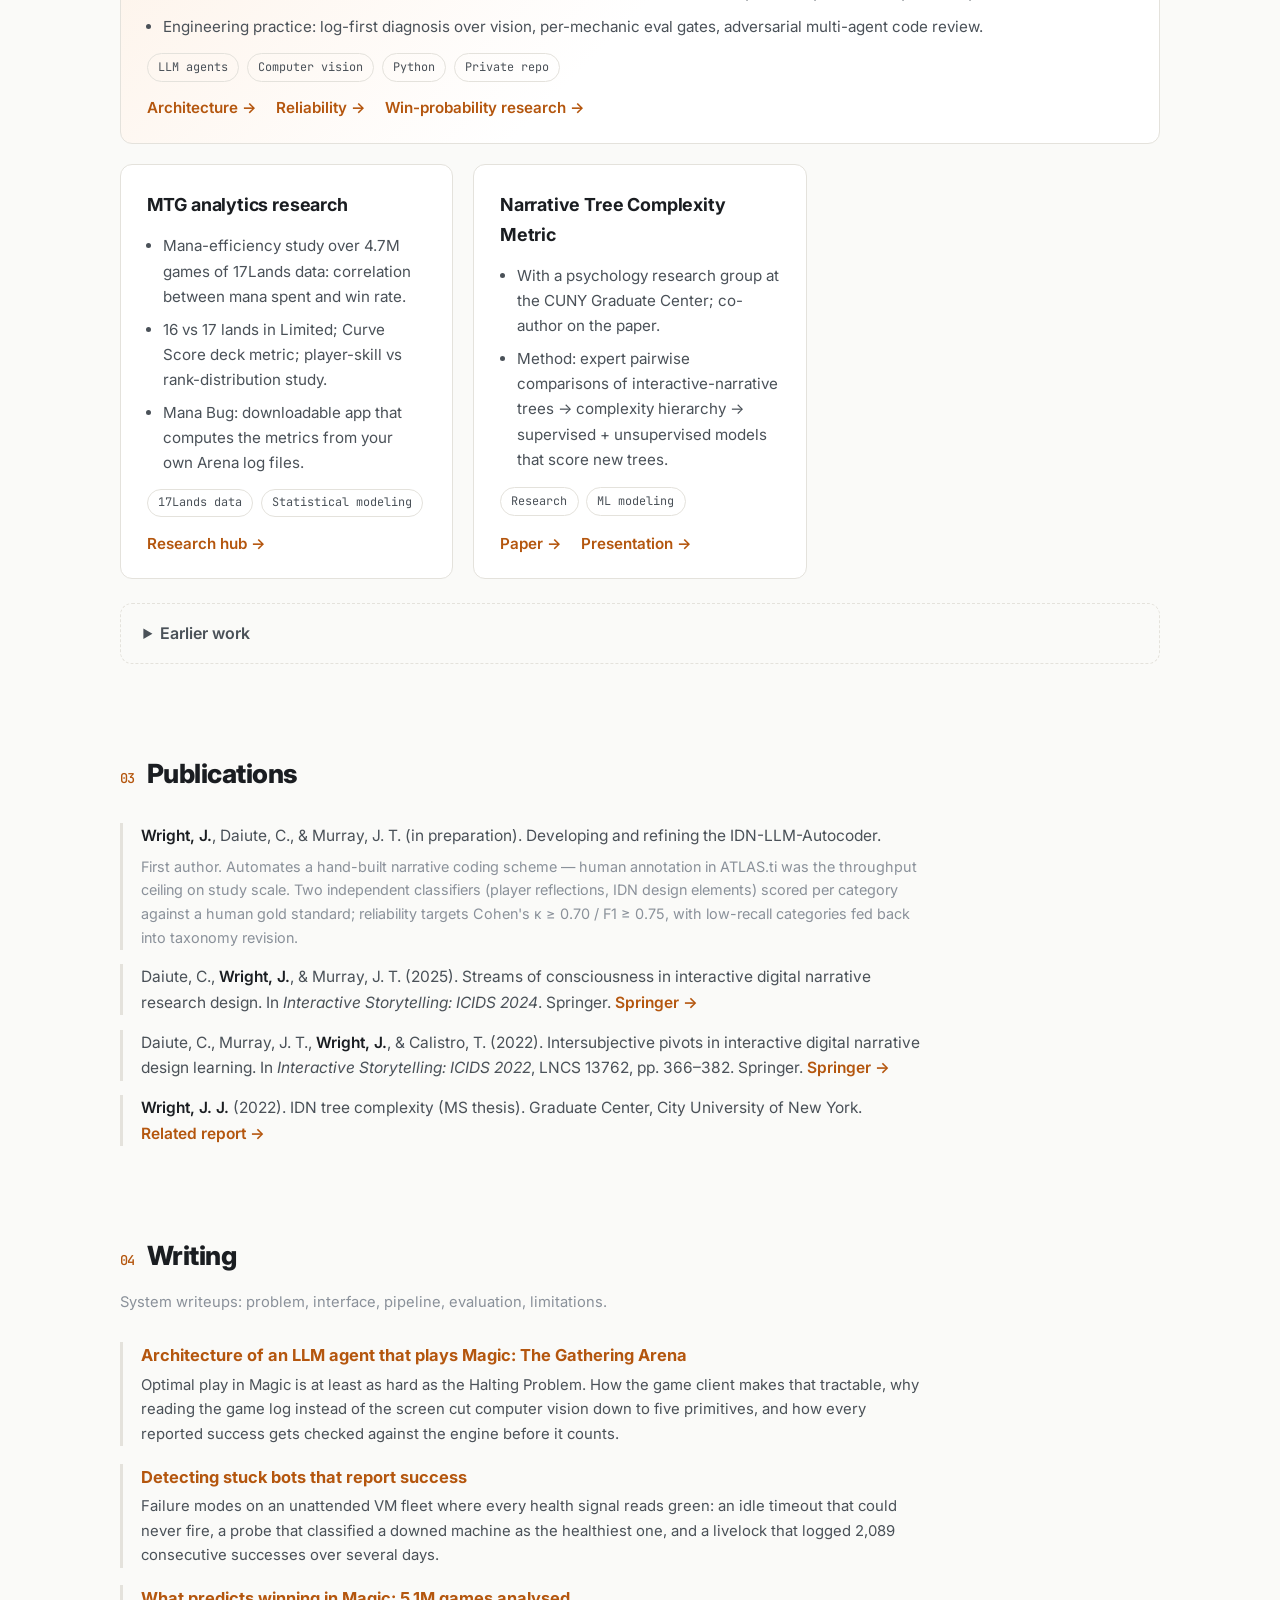
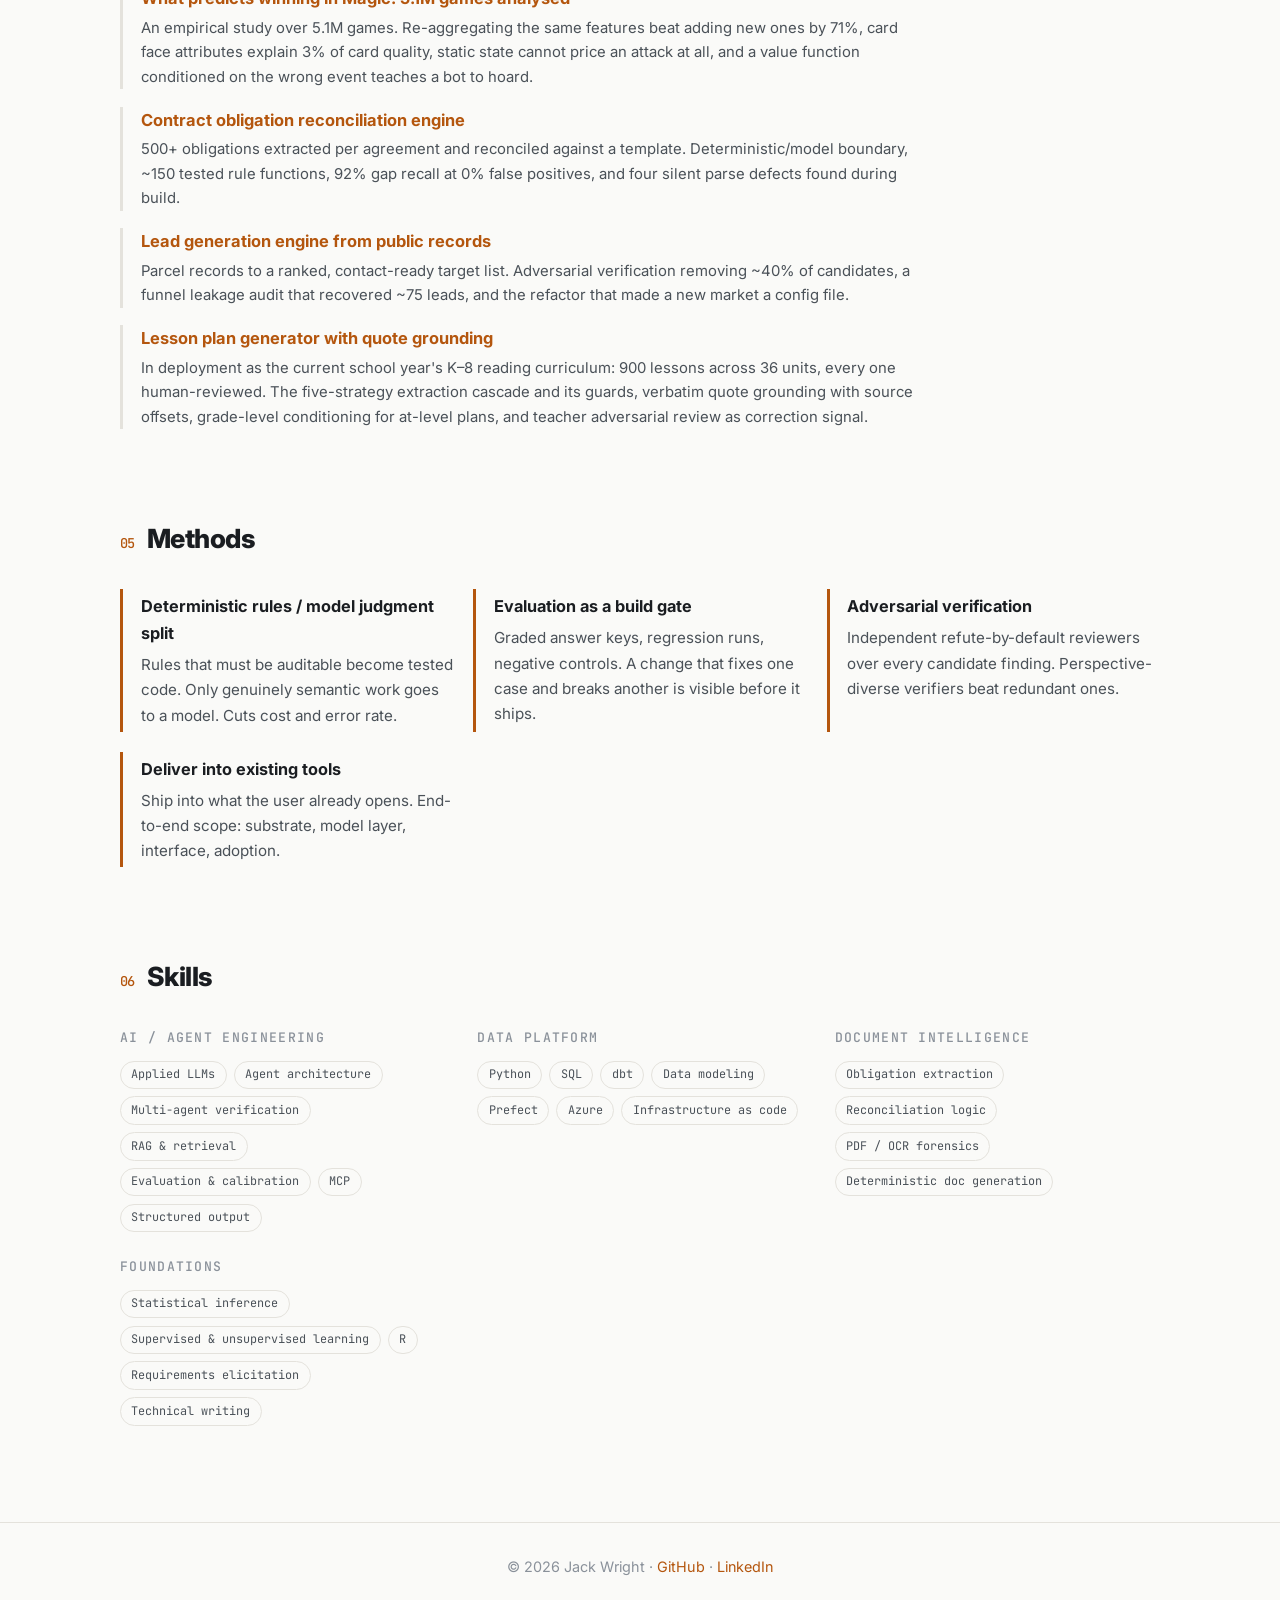
==== commit f3bfe5aa: "Correct pilot status; plainer language; clearer titles Status was stale: the articles described a me" ====
--- a/index.html
+++ b/index.html
@@ -199,15 +199,15 @@
             <p class="section-note">System writeups: problem, interface, pipeline, evaluation, limitations.</p>
             <ul class="writing-list">
                 <li>
-                    <a href="writing/mtga-agent.html">Autonomous agent for Magic: The Gathering Arena</a>
-                    <p>Optimal play in Magic is at least as hard as the Halting Problem. Why that never has to be solved, an observe-heavy architecture that reduced computer vision to five primitives, treating every reported success as a falsifiable hypothesis, and why stability is not readiness.</p>
-                </li>
-                <li>
-                    <a href="writing/wedge-detection.html">A wedge is not always quiet</a>
-                    <p>Reliability engineering for an unattended fleet. A detector that read a downed machine as the healthiest on the fleet, a livelock that logged 2,089 consecutive successes, and why every freeze turned out to be a sensing failure before it was a behavior failure.</p>
-                </li>
-                <li>
-                    <a href="writing/win-prob.html">Measuring what a Magic position is worth</a>
+                    <a href="writing/mtga-agent.html">Architecture of an LLM agent that plays Magic: The Gathering Arena</a>
+                    <p>Optimal play in Magic is at least as hard as the Halting Problem. How the game client makes that tractable, why reading the game log instead of the screen cut computer vision down to five primitives, and how every reported success gets checked against the engine before it counts.</p>
+                </li>
+                <li>
+                    <a href="writing/wedge-detection.html">Detecting stuck bots that report success</a>
+                    <p>Failure modes on an unattended VM fleet where every health signal reads green: an idle timeout that could never fire, a probe that classified a downed machine as the healthiest one, and a livelock that logged 2,089 consecutive successes over several days.</p>
+                </li>
+                <li>
+                    <a href="writing/win-prob.html">What predicts winning in Magic: 5.1M games analysed</a>
                     <p>An empirical study over 5.1M games. Re-aggregating the same features beat adding new ones by 71%, card face attributes explain 3% of card quality, static state cannot price an attack at all, and a value function conditioned on the wrong event teaches a bot to hoard.</p>
                 </li>
                 <li>
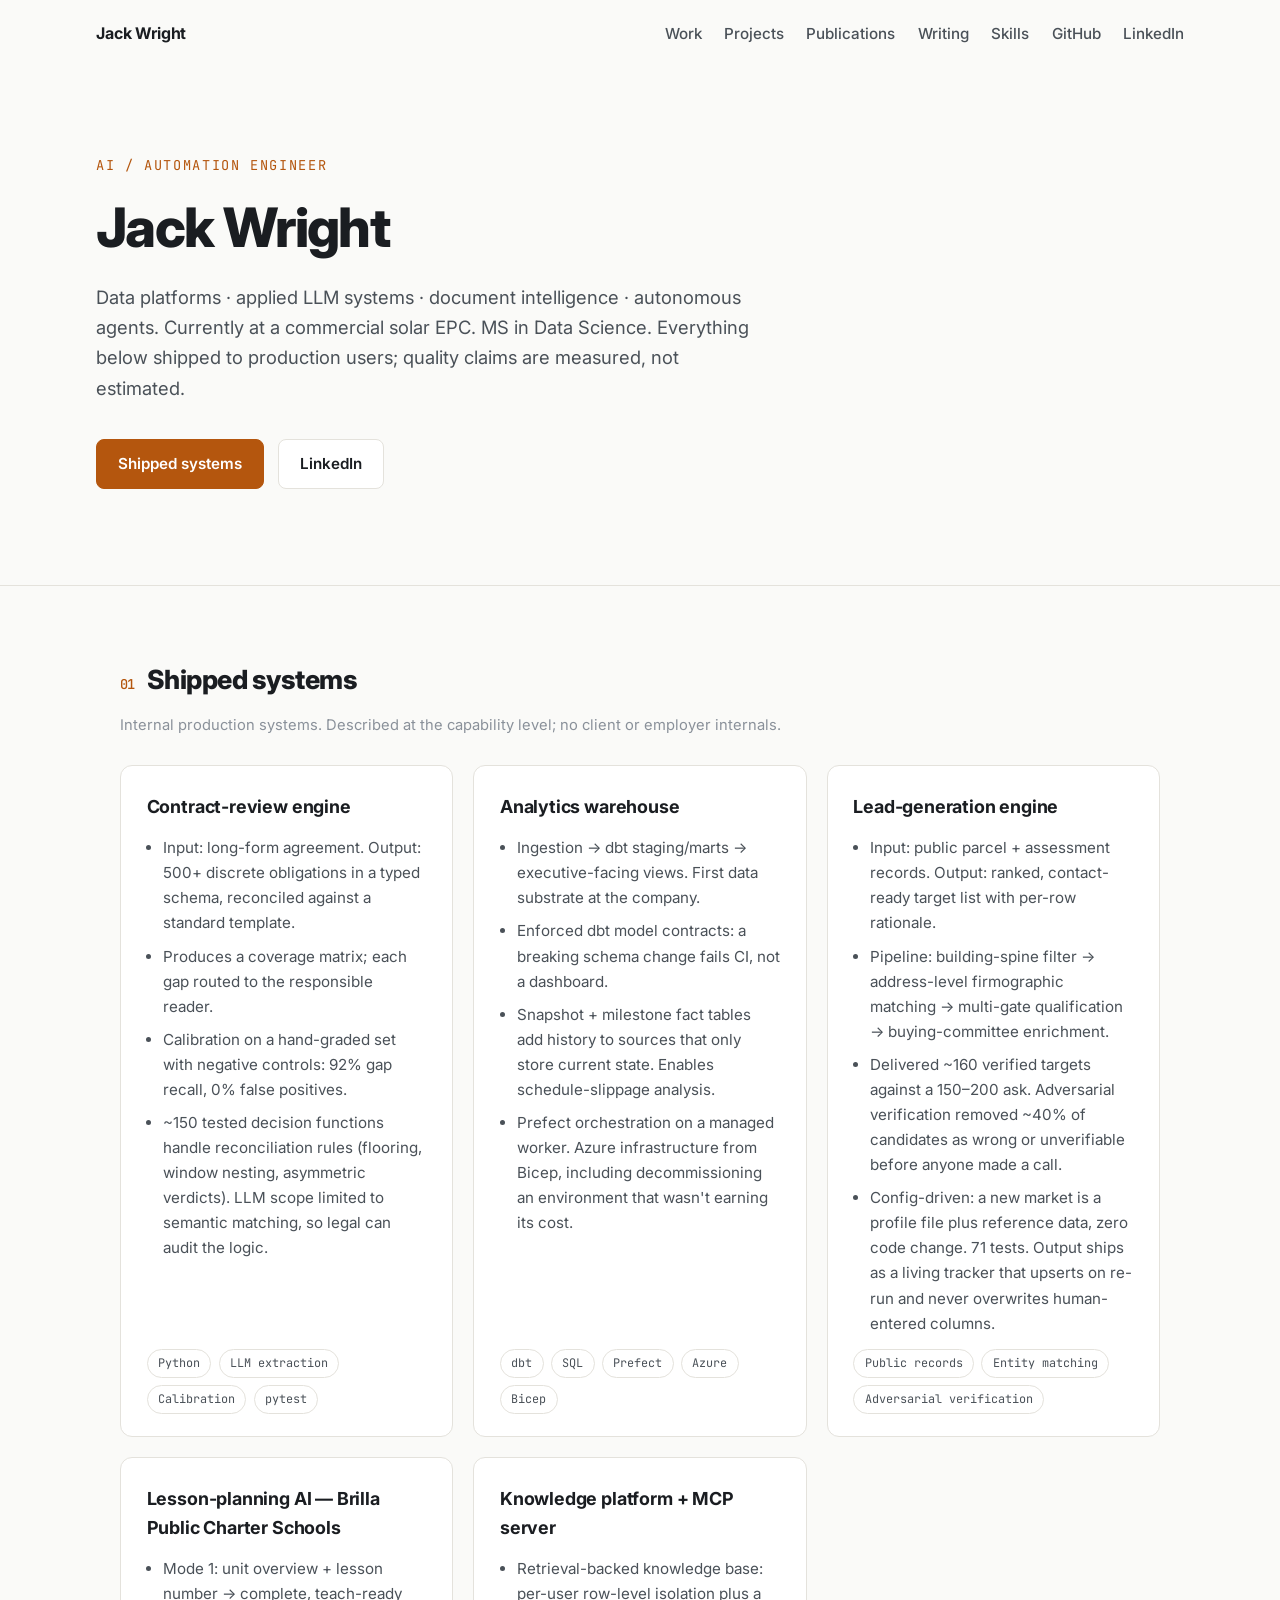
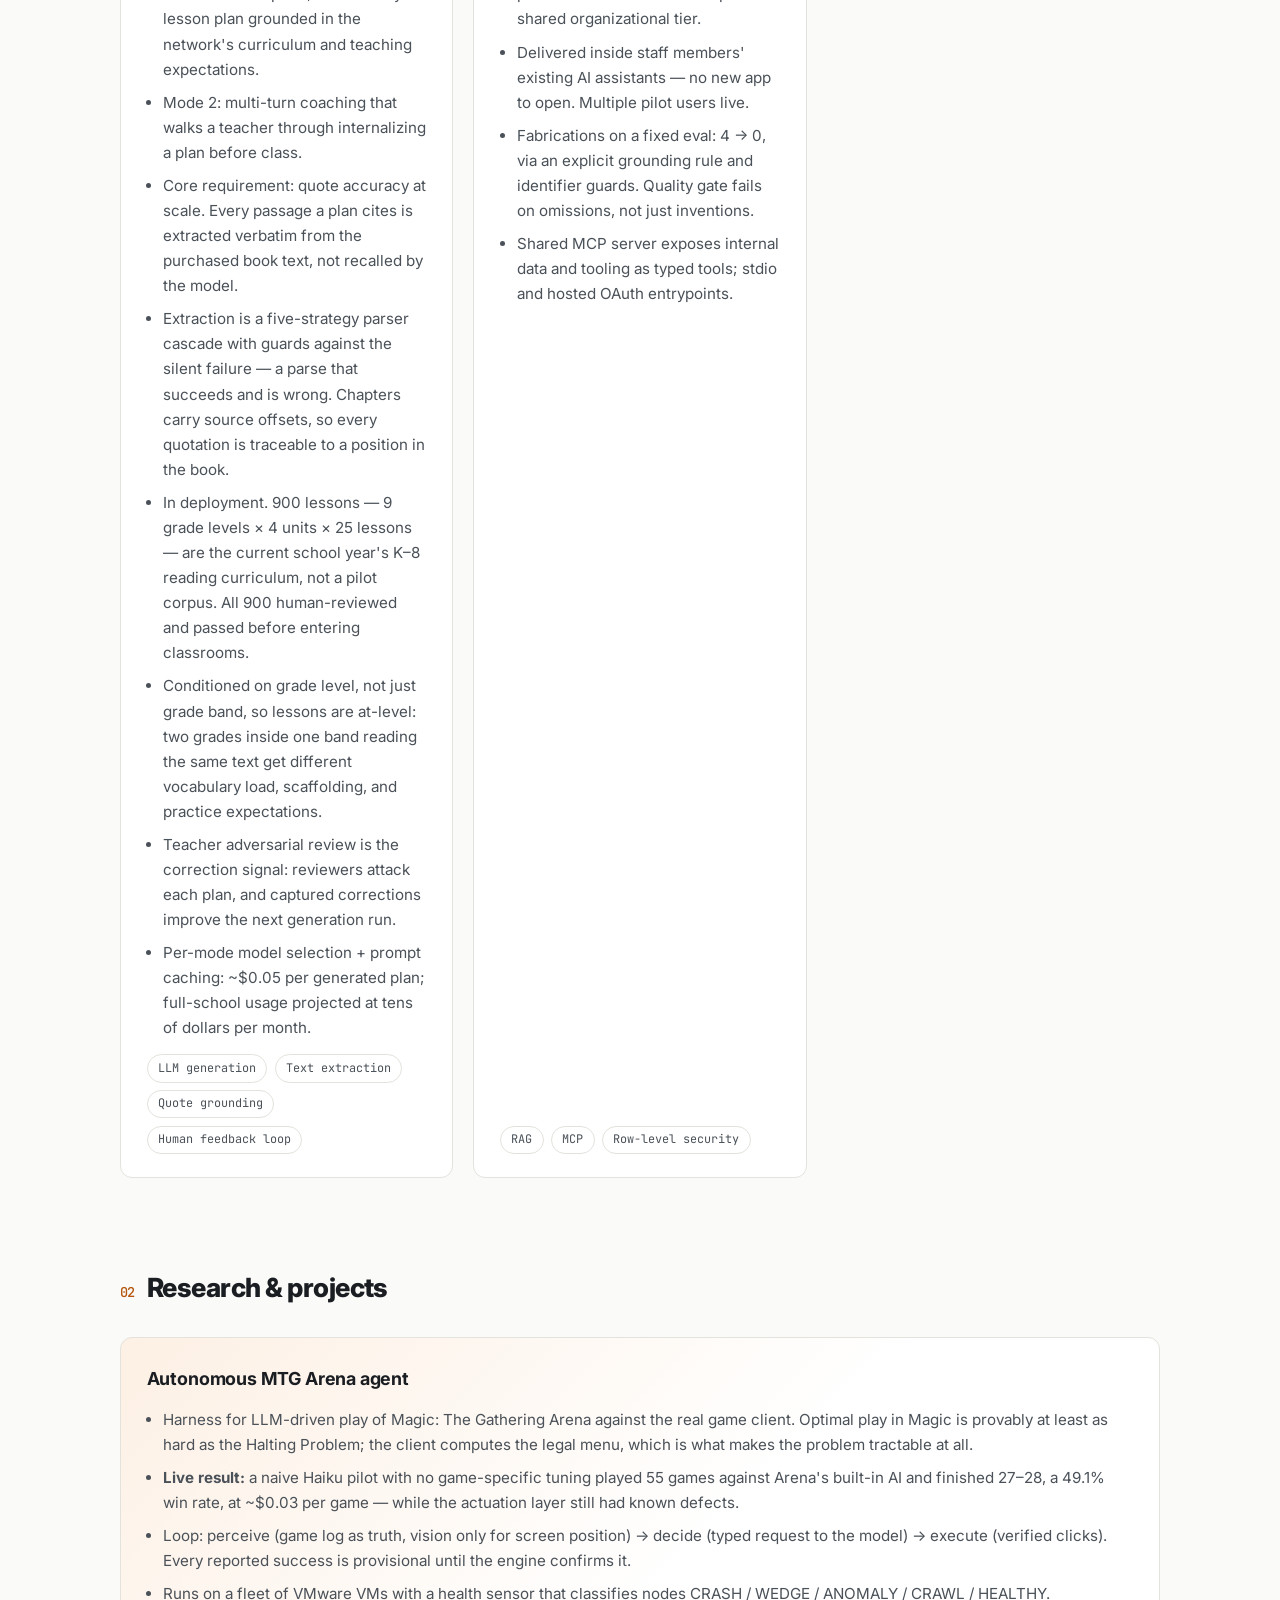
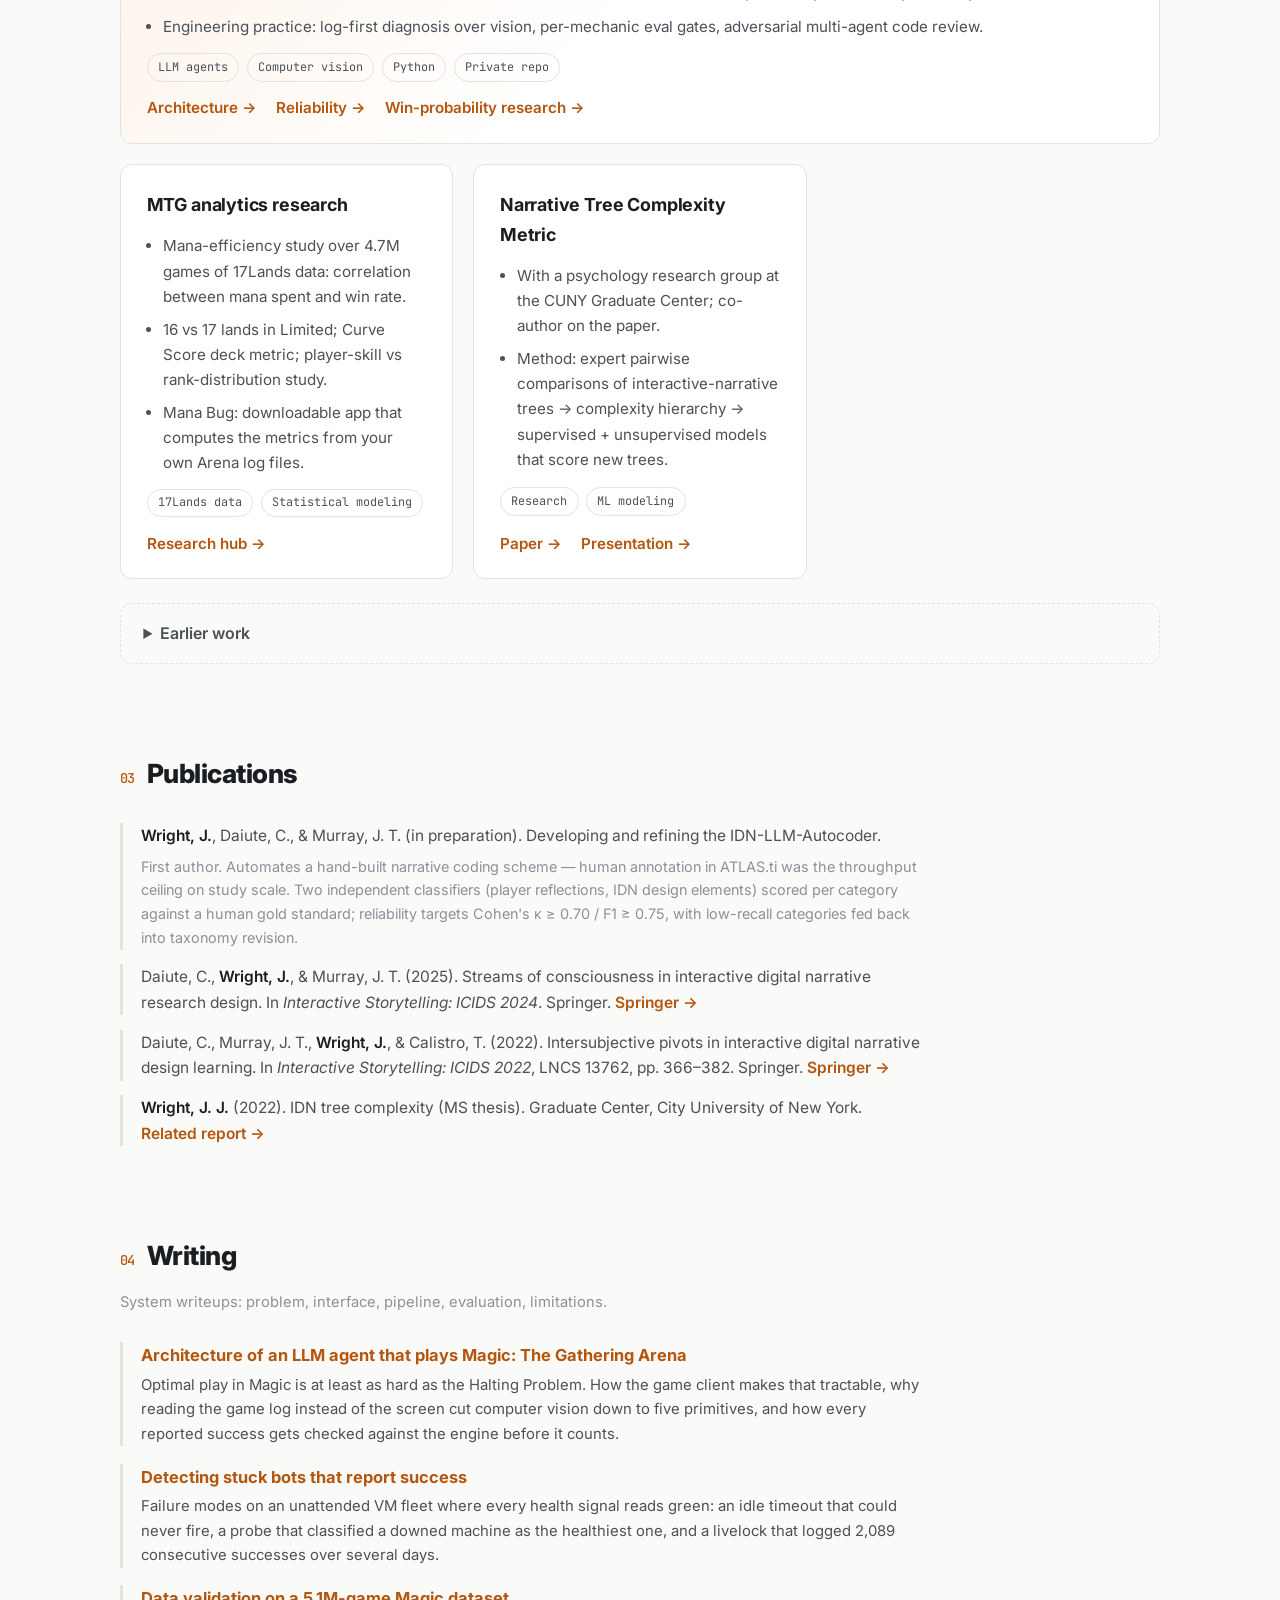
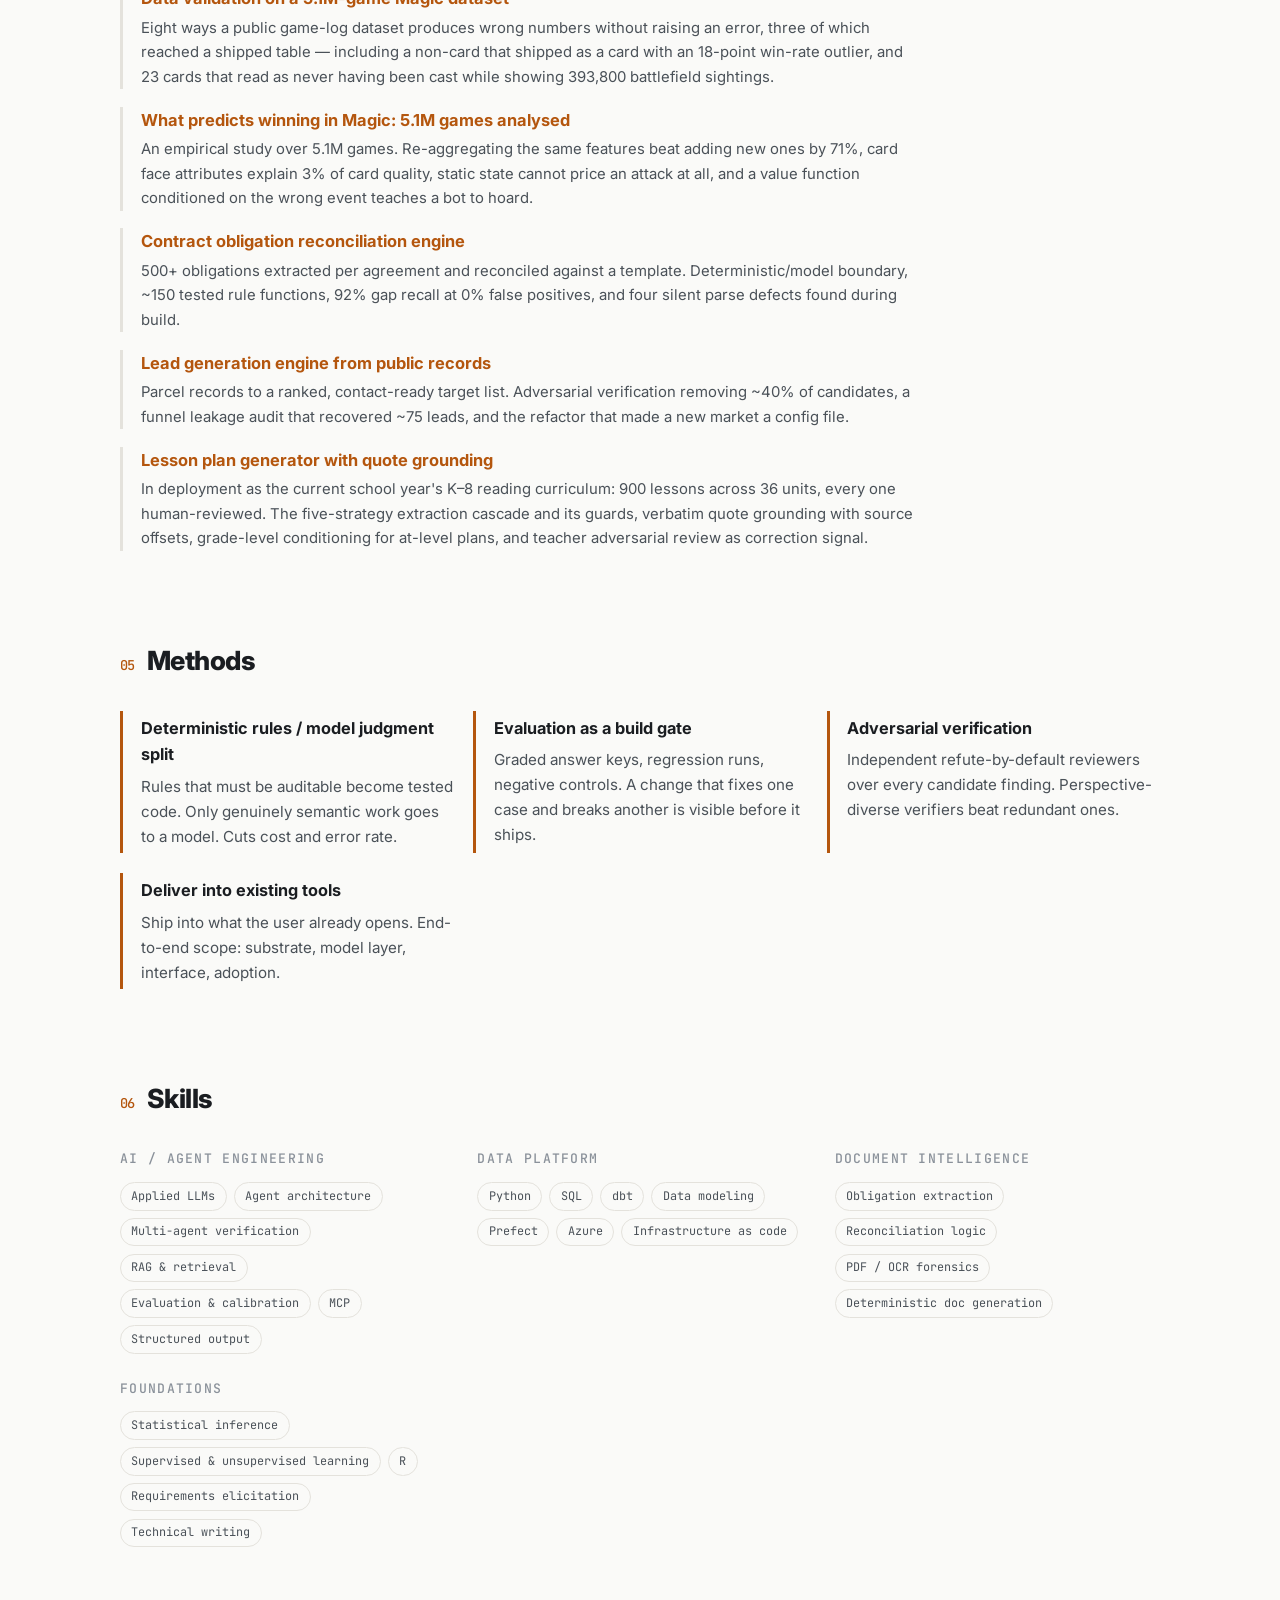
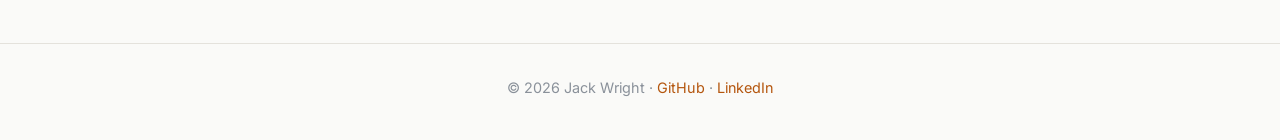
==== commit 9991f6f5: "Add data-validation article Data-quality work on the 17lands corpus, distinct from the modelling art" ====
--- a/index.html
+++ b/index.html
@@ -207,6 +207,10 @@
                     <p>Failure modes on an unattended VM fleet where every health signal reads green: an idle timeout that could never fire, a probe that classified a downed machine as the healthiest one, and a livelock that logged 2,089 consecutive successes over several days.</p>
                 </li>
                 <li>
+                    <a href="writing/dataset-validation.html">Data validation on a 5.1M-game Magic dataset</a>
+                    <p>Eight ways a public game-log dataset produces wrong numbers without raising an error, three of which reached a shipped table — including a non-card that shipped as a card with an 18-point win-rate outlier, and 23 cards that read as never having been cast while showing 393,800 battlefield sightings.</p>
+                </li>
+                <li>
                     <a href="writing/win-prob.html">What predicts winning in Magic: 5.1M games analysed</a>
                     <p>An empirical study over 5.1M games. Re-aggregating the same features beat adding new ones by 71%, card face attributes explain 3% of card quality, static state cannot price an attack at all, and a value function conditioned on the wrong event teaches a bot to hoard.</p>
                 </li>
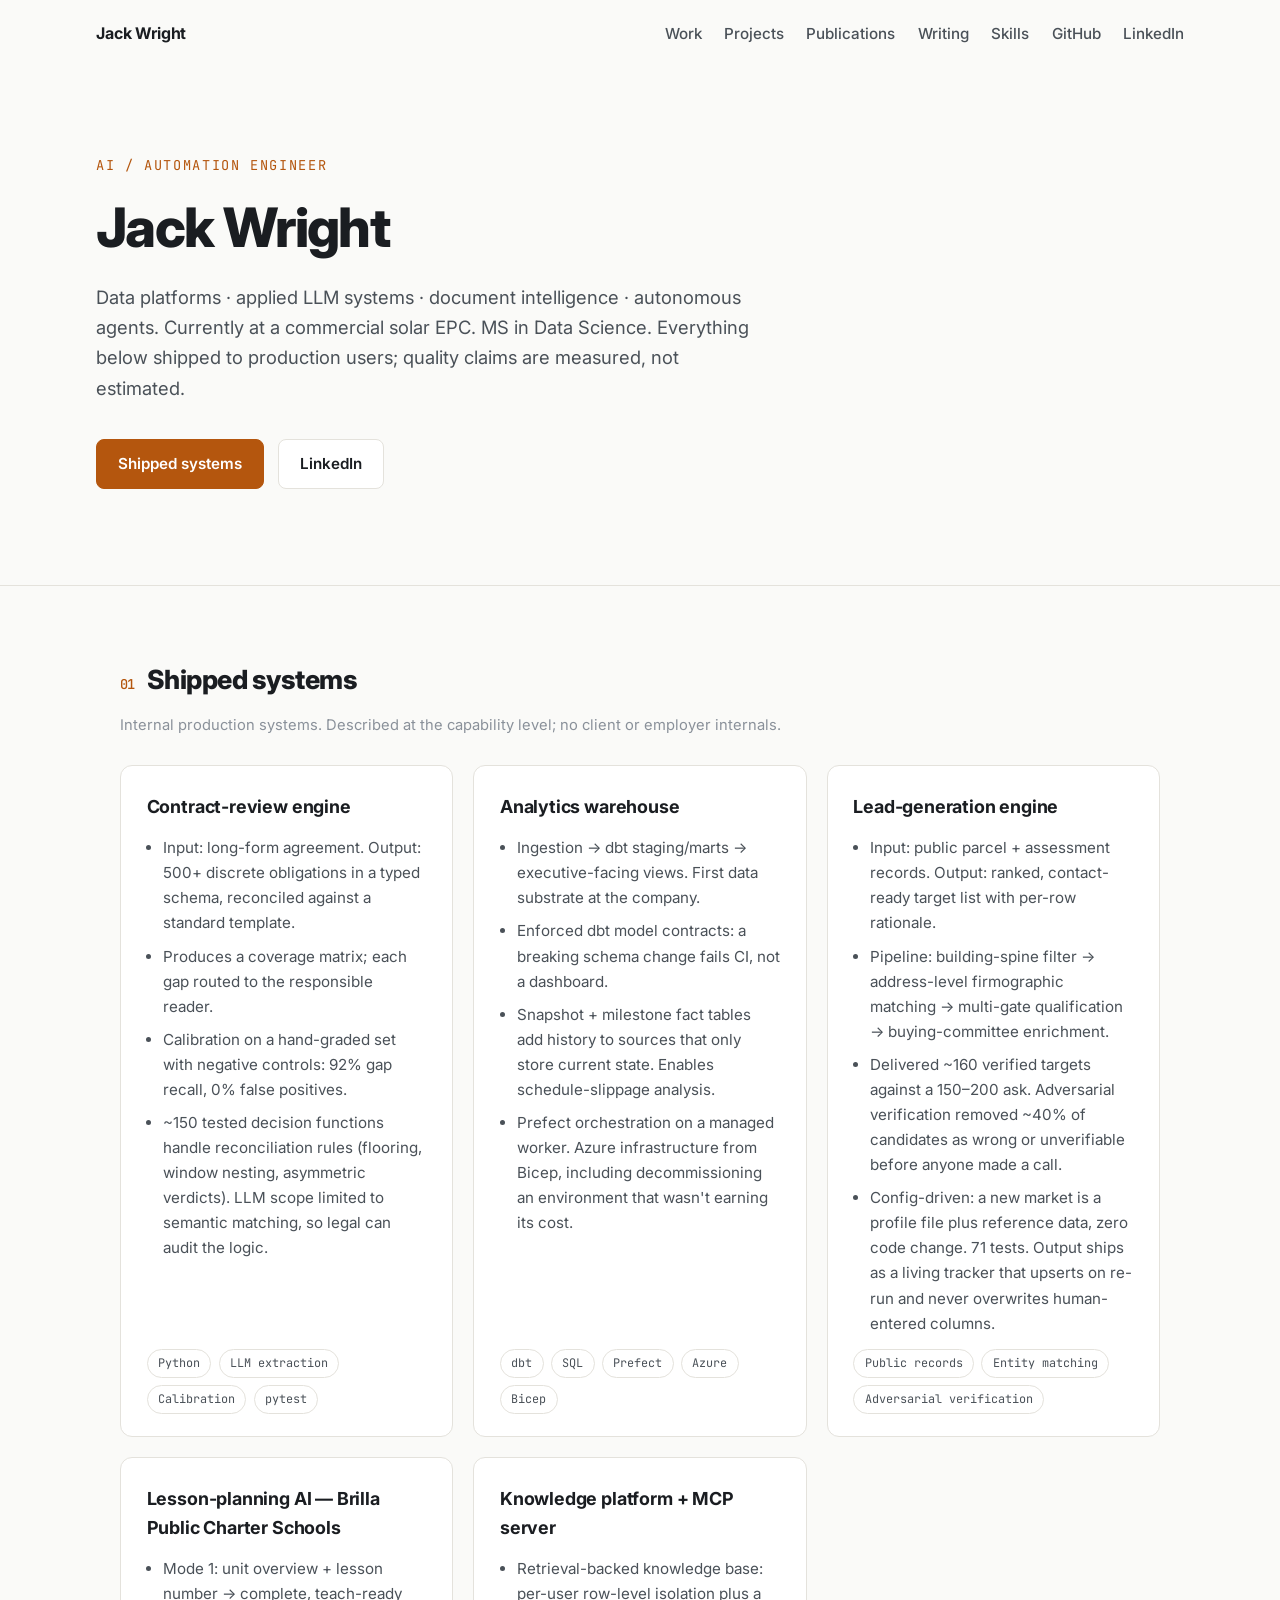
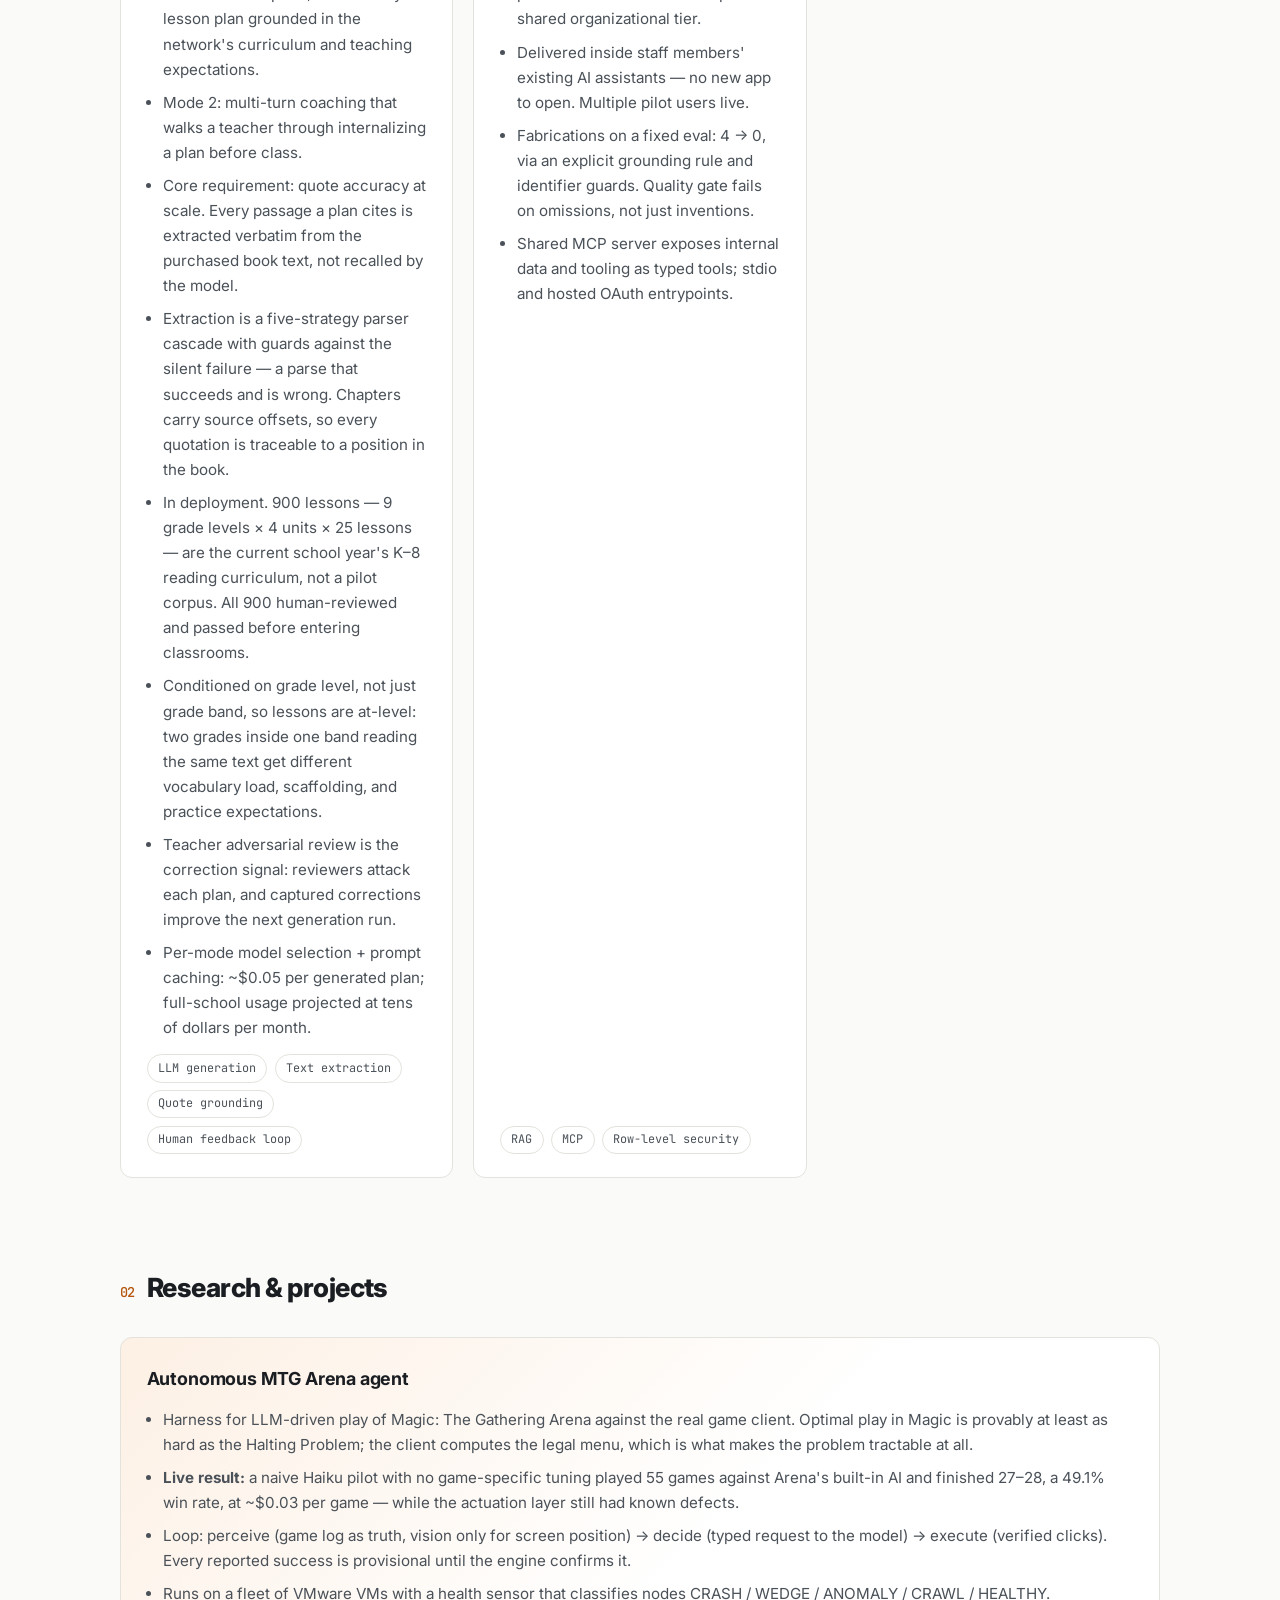
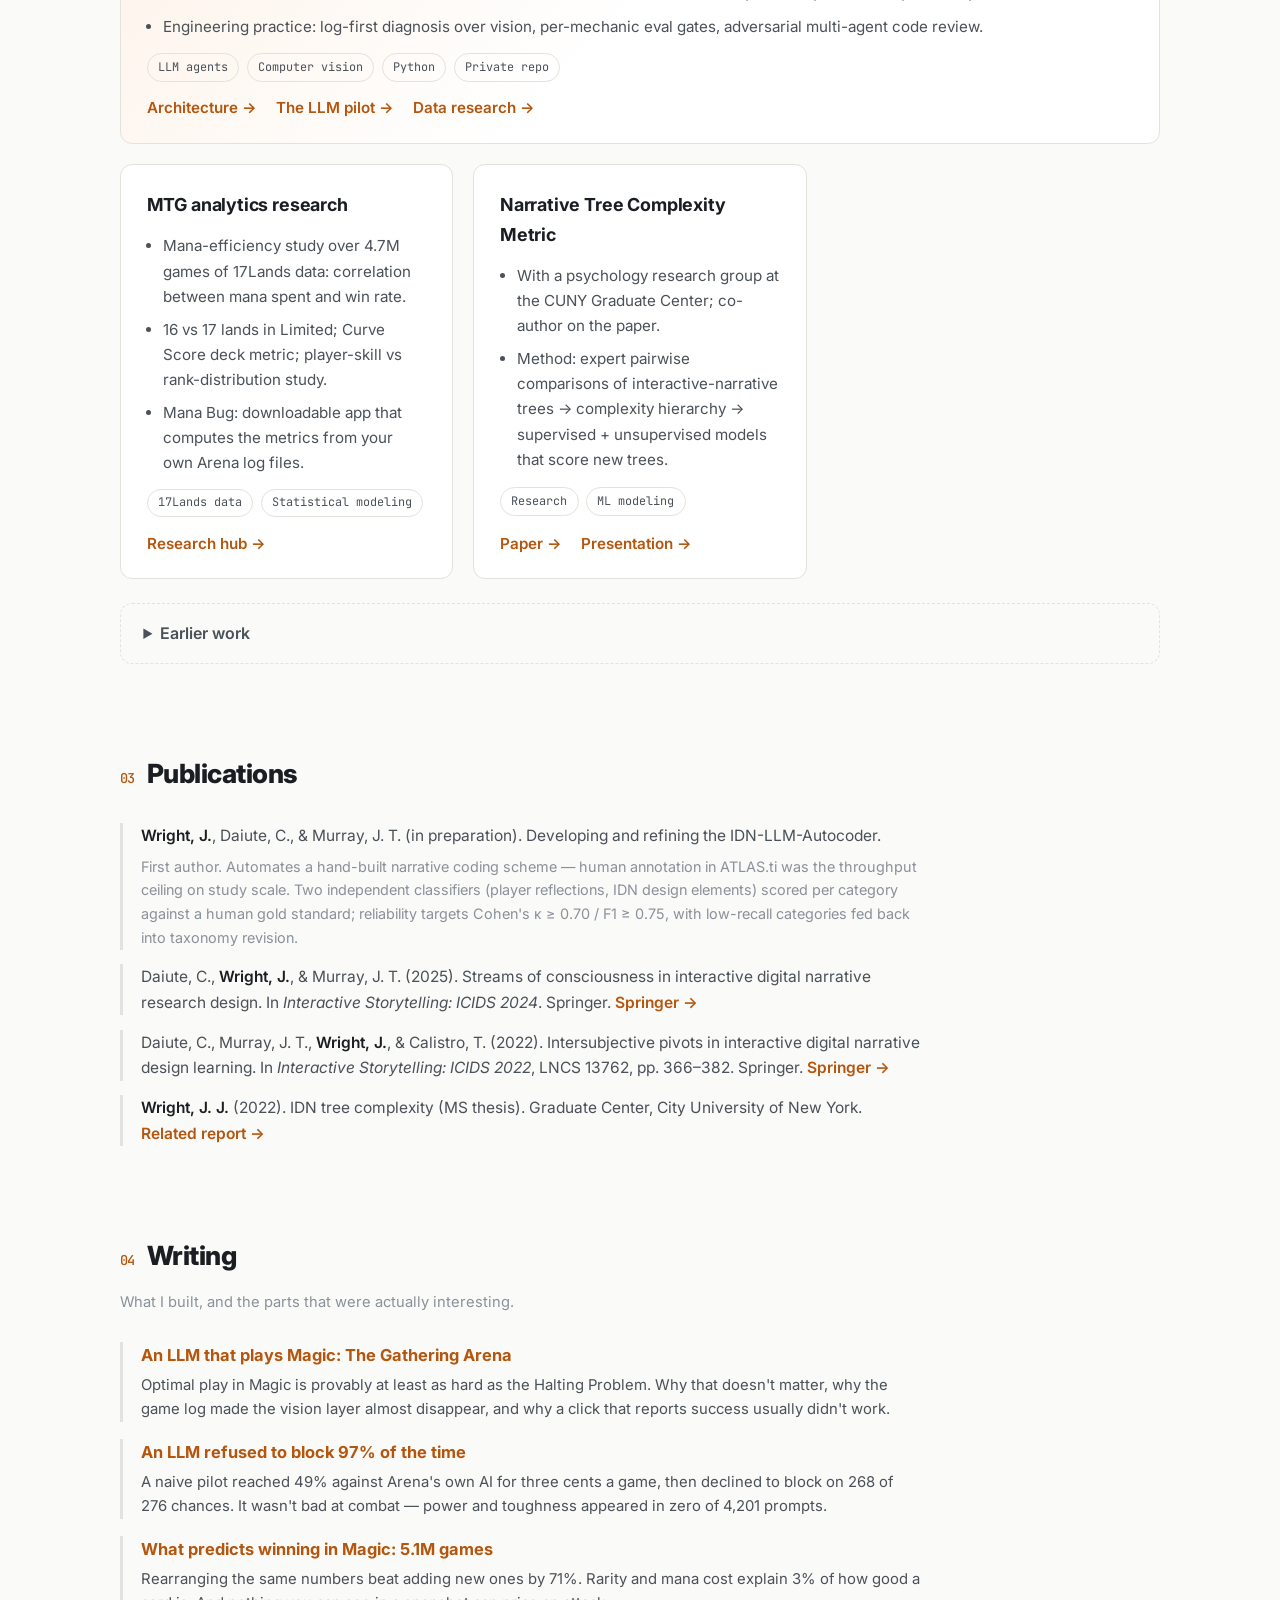
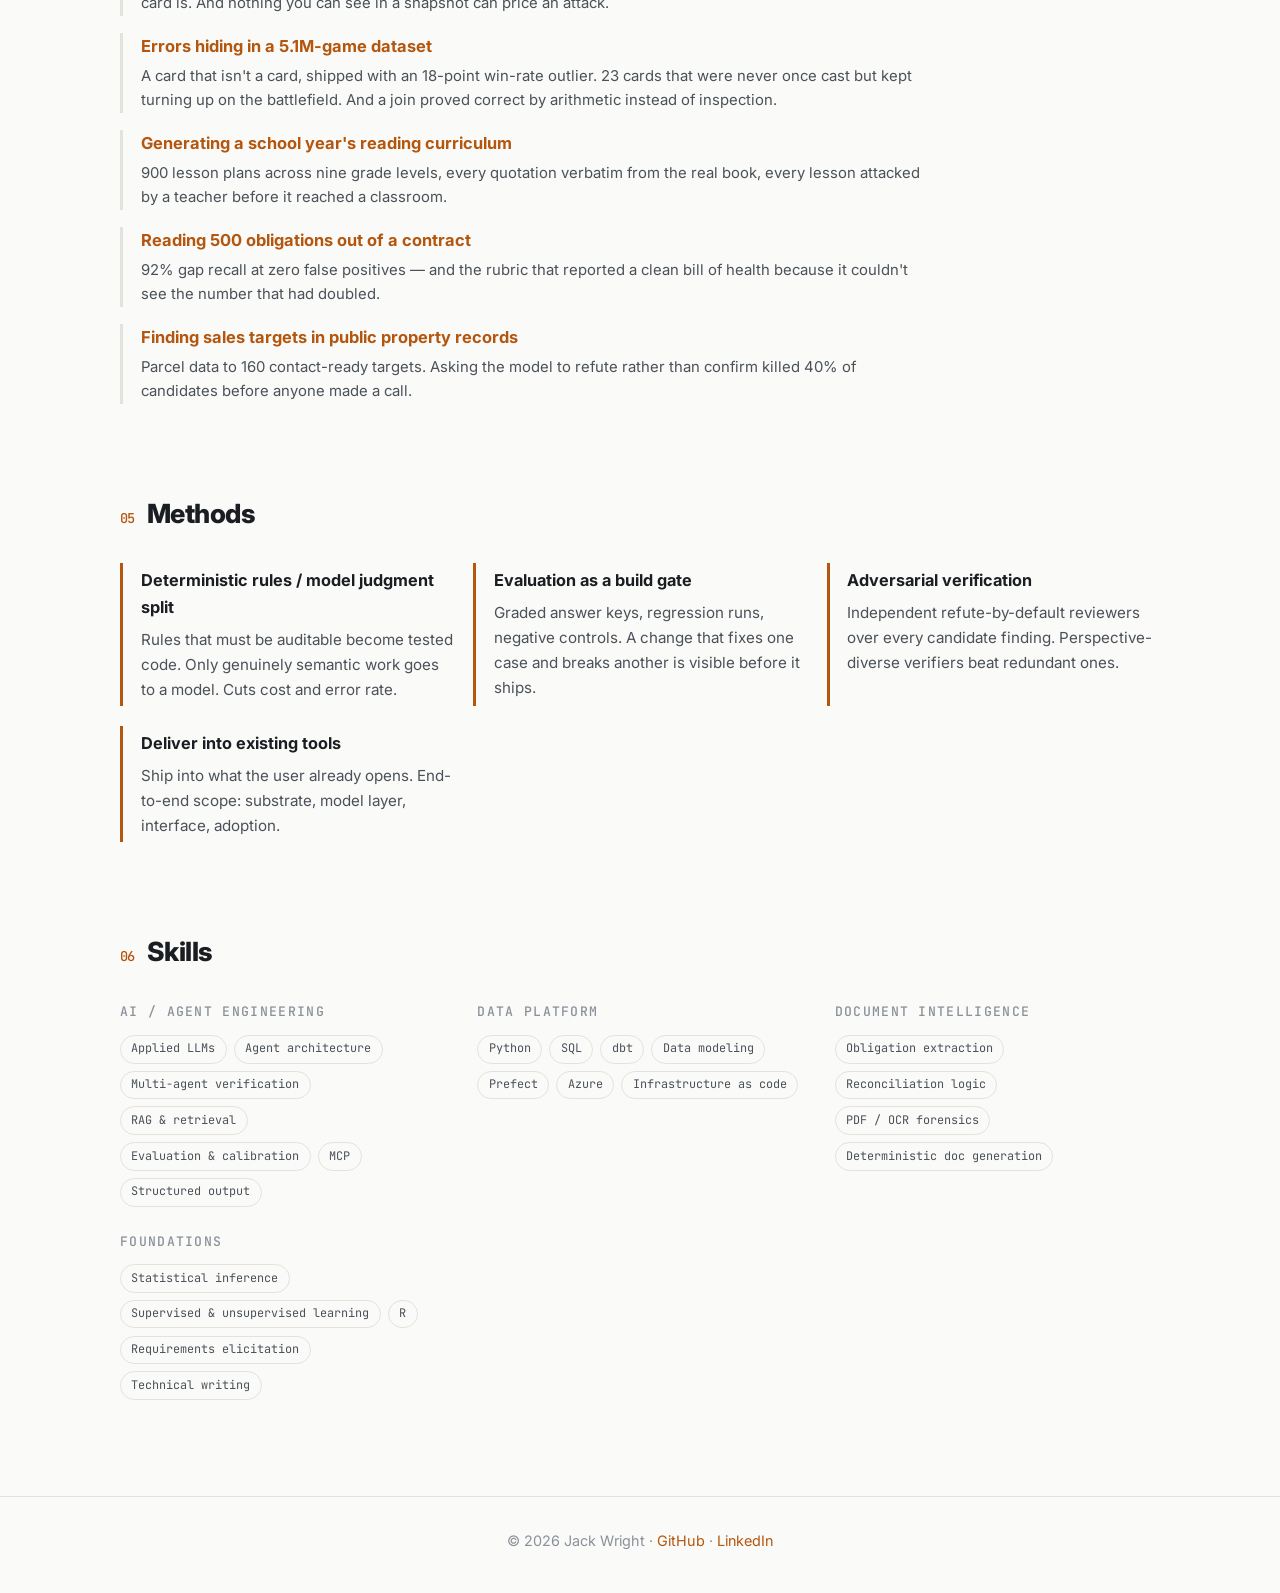
==== commit 277f45d6: "Cut the reliability article; slim all writing to the interesting parts Removed "Detecting stuck bots" ====
--- a/index.html
+++ b/index.html
@@ -123,8 +123,8 @@
                     <ul class="tags"><li>LLM agents</li><li>Computer vision</li><li>Python</li><li>Private repo</li></ul>
                     <p class="card-links">
                         <a href="writing/mtga-agent.html">Architecture →</a>
-                        <a href="writing/wedge-detection.html">Reliability →</a>
-                        <a href="writing/win-prob.html">Win-probability research →</a>
+                        <a href="writing/brain.html">The LLM pilot →</a>
+                        <a href="writing/win-prob.html">Data research →</a>
                     </p>
                 </article>
                 <article class="card">
@@ -196,35 +196,35 @@
 
         <section id="writing" class="section">
             <h2><span class="section-num">04</span> Writing</h2>
-            <p class="section-note">System writeups: problem, interface, pipeline, evaluation, limitations.</p>
+            <p class="section-note">What I built, and the parts that were actually interesting.</p>
             <ul class="writing-list">
                 <li>
-                    <a href="writing/mtga-agent.html">Architecture of an LLM agent that plays Magic: The Gathering Arena</a>
-                    <p>Optimal play in Magic is at least as hard as the Halting Problem. How the game client makes that tractable, why reading the game log instead of the screen cut computer vision down to five primitives, and how every reported success gets checked against the engine before it counts.</p>
-                </li>
-                <li>
-                    <a href="writing/wedge-detection.html">Detecting stuck bots that report success</a>
-                    <p>Failure modes on an unattended VM fleet where every health signal reads green: an idle timeout that could never fire, a probe that classified a downed machine as the healthiest one, and a livelock that logged 2,089 consecutive successes over several days.</p>
-                </li>
-                <li>
-                    <a href="writing/dataset-validation.html">Data validation on a 5.1M-game Magic dataset</a>
-                    <p>Eight ways a public game-log dataset produces wrong numbers without raising an error, three of which reached a shipped table — including a non-card that shipped as a card with an 18-point win-rate outlier, and 23 cards that read as never having been cast while showing 393,800 battlefield sightings.</p>
-                </li>
-                <li>
-                    <a href="writing/win-prob.html">What predicts winning in Magic: 5.1M games analysed</a>
-                    <p>An empirical study over 5.1M games. Re-aggregating the same features beat adding new ones by 71%, card face attributes explain 3% of card quality, static state cannot price an attack at all, and a value function conditioned on the wrong event teaches a bot to hoard.</p>
-                </li>
-                <li>
-                    <a href="writing/contract-reconciliation-engine.html">Contract obligation reconciliation engine</a>
-                    <p>500+ obligations extracted per agreement and reconciled against a template. Deterministic/model boundary, ~150 tested rule functions, 92% gap recall at 0% false positives, and four silent parse defects found during build.</p>
-                </li>
-                <li>
-                    <a href="writing/lead-generation-engine.html">Lead generation engine from public records</a>
-                    <p>Parcel records to a ranked, contact-ready target list. Adversarial verification removing ~40% of candidates, a funnel leakage audit that recovered ~75 leads, and the refactor that made a new market a config file.</p>
-                </li>
-                <li>
-                    <a href="writing/lesson-plan-generator.html">Lesson plan generator with quote grounding</a>
-                    <p>In deployment as the current school year's K–8 reading curriculum: 900 lessons across 36 units, every one human-reviewed. The five-strategy extraction cascade and its guards, verbatim quote grounding with source offsets, grade-level conditioning for at-level plans, and teacher adversarial review as correction signal.</p>
+                    <a href="writing/mtga-agent.html">An LLM that plays Magic: The Gathering Arena</a>
+                    <p>Optimal play in Magic is provably at least as hard as the Halting Problem. Why that doesn't matter, why the game log made the vision layer almost disappear, and why a click that reports success usually didn't work.</p>
+                </li>
+                <li>
+                    <a href="writing/brain.html">An LLM refused to block 97% of the time</a>
+                    <p>A naive pilot reached 49% against Arena's own AI for three cents a game, then declined to block on 268 of 276 chances. It wasn't bad at combat — power and toughness appeared in zero of 4,201 prompts.</p>
+                </li>
+                <li>
+                    <a href="writing/win-prob.html">What predicts winning in Magic: 5.1M games</a>
+                    <p>Rearranging the same numbers beat adding new ones by 71%. Rarity and mana cost explain 3% of how good a card is. And nothing you can see in a snapshot can price an attack.</p>
+                </li>
+                <li>
+                    <a href="writing/dataset-validation.html">Errors hiding in a 5.1M-game dataset</a>
+                    <p>A card that isn't a card, shipped with an 18-point win-rate outlier. 23 cards that were never once cast but kept turning up on the battlefield. And a join proved correct by arithmetic instead of inspection.</p>
+                </li>
+                <li>
+                    <a href="writing/lesson-plan-generator.html">Generating a school year's reading curriculum</a>
+                    <p>900 lesson plans across nine grade levels, every quotation verbatim from the real book, every lesson attacked by a teacher before it reached a classroom.</p>
+                </li>
+                <li>
+                    <a href="writing/contract-reconciliation-engine.html">Reading 500 obligations out of a contract</a>
+                    <p>92% gap recall at zero false positives — and the rubric that reported a clean bill of health because it couldn't see the number that had doubled.</p>
+                </li>
+                <li>
+                    <a href="writing/lead-generation-engine.html">Finding sales targets in public property records</a>
+                    <p>Parcel data to 160 contact-ready targets. Asking the model to refute rather than confirm killed 40% of candidates before anyone made a call.</p>
                 </li>
             </ul>
         </section>
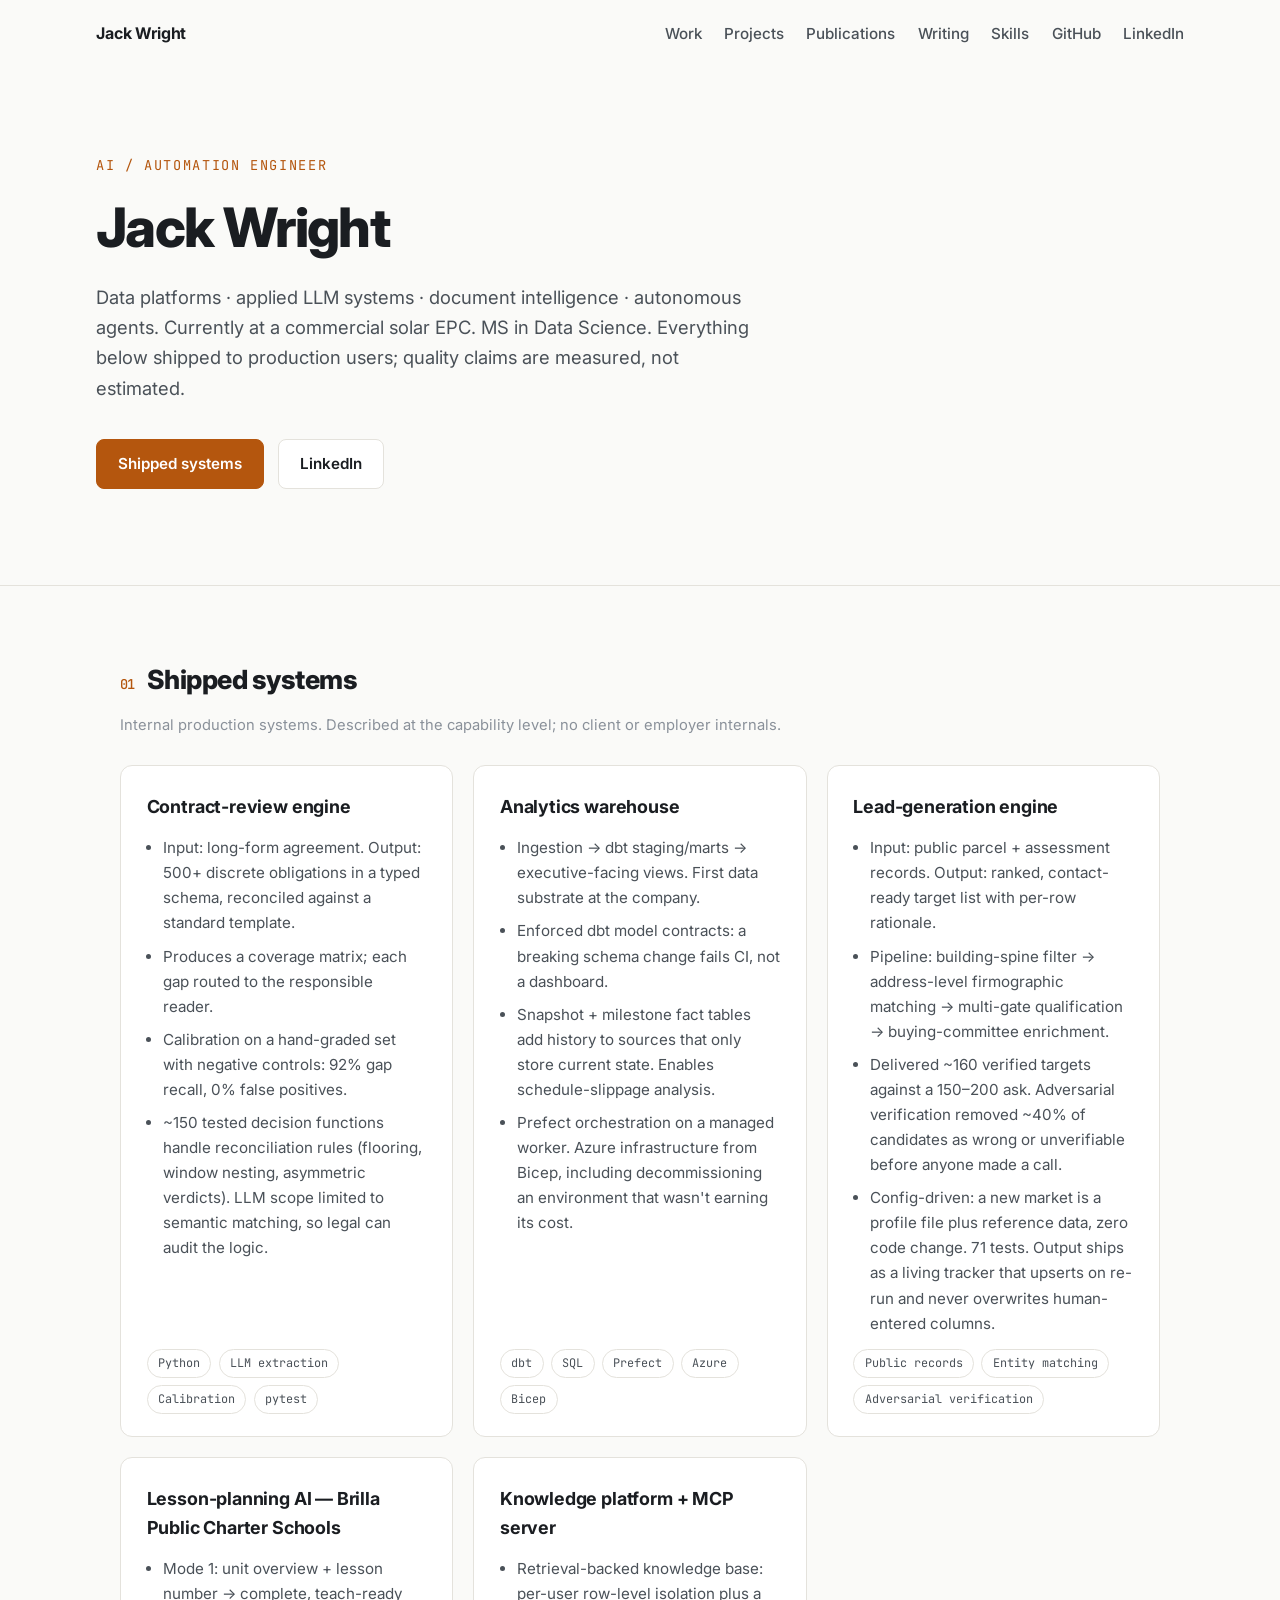
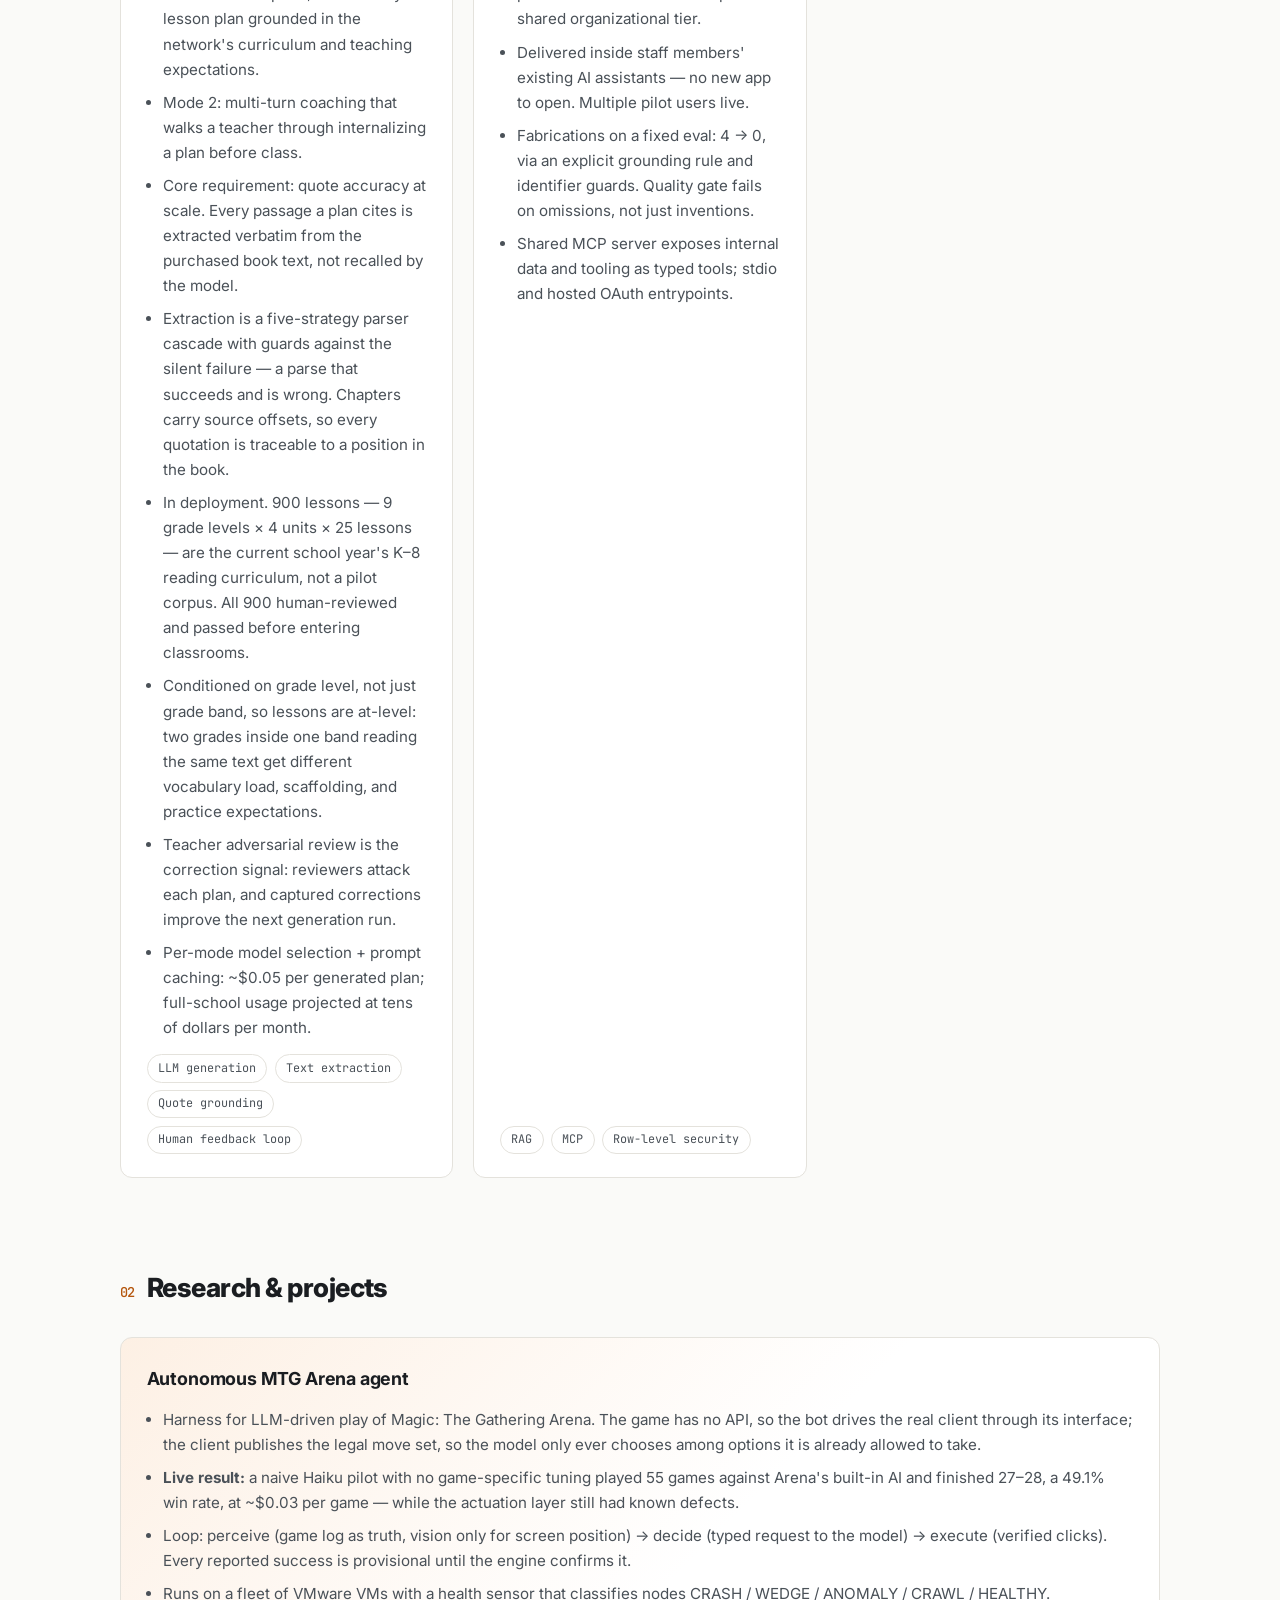
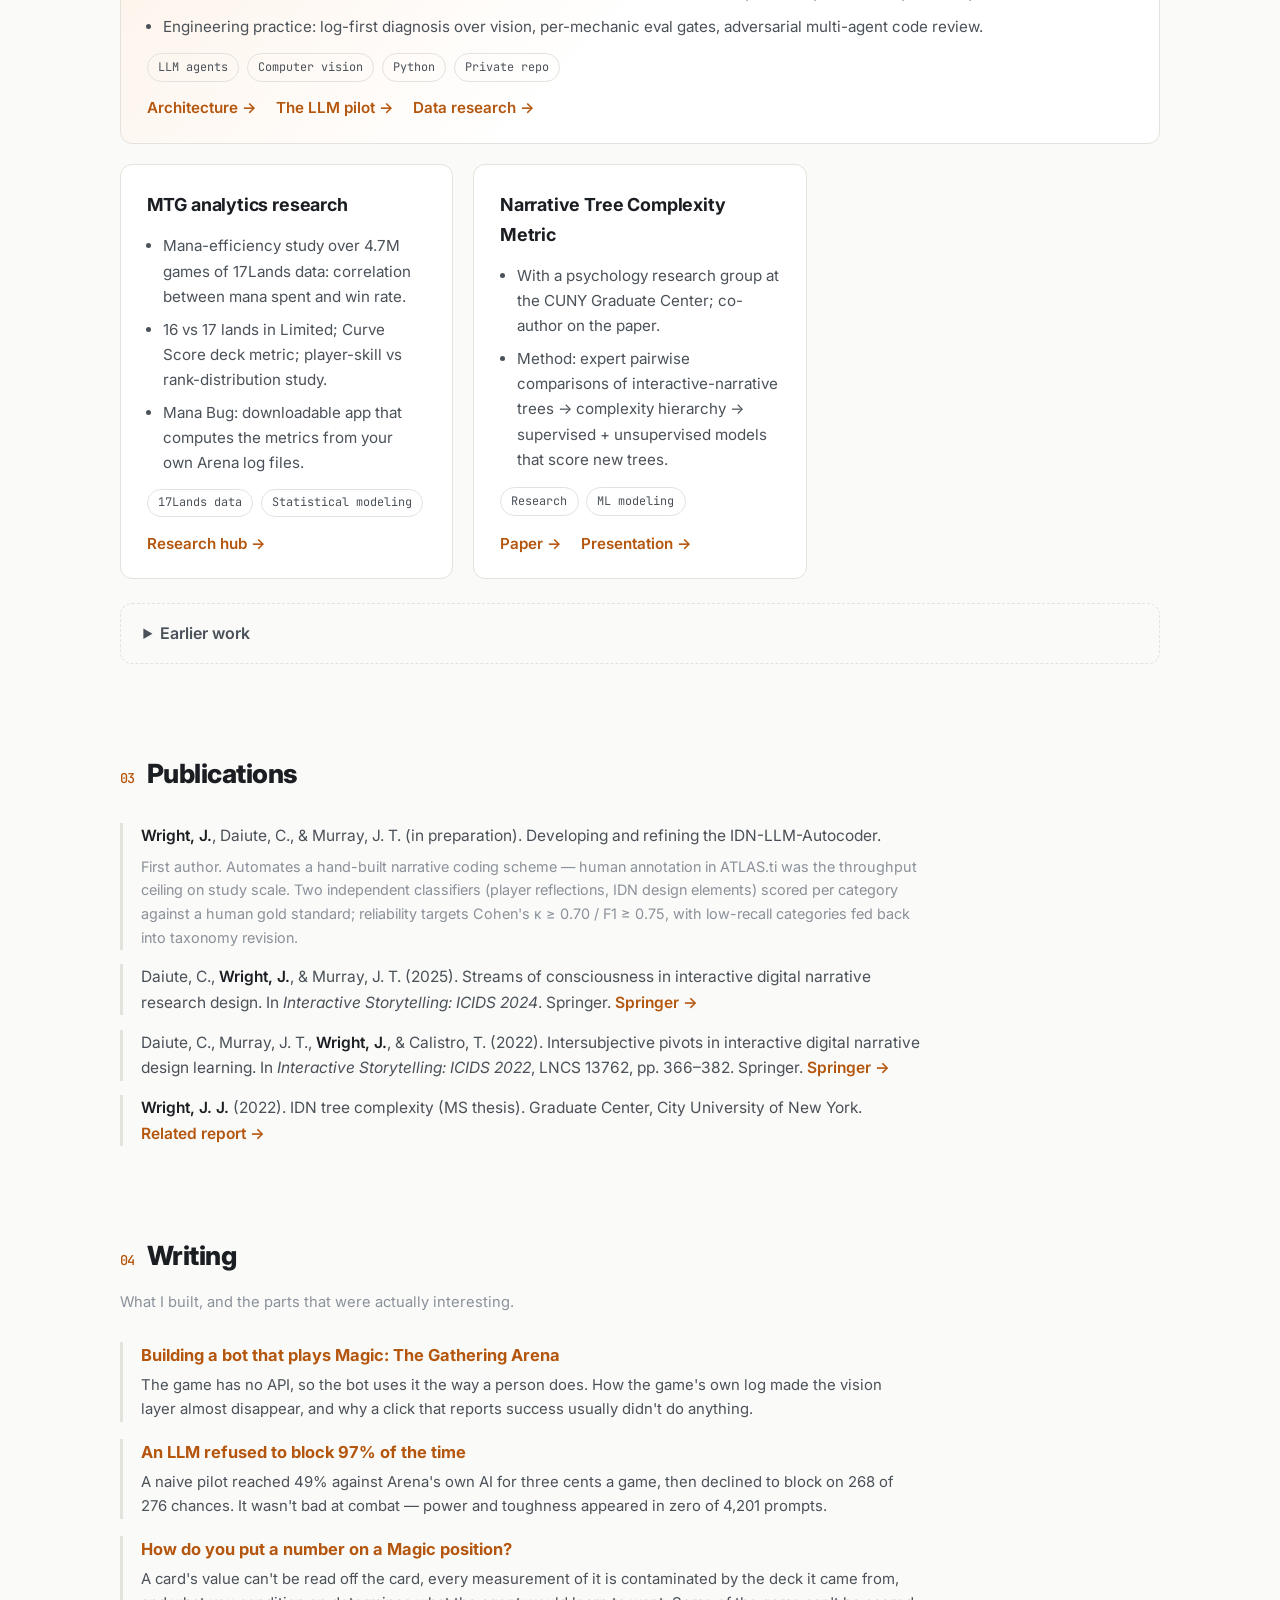
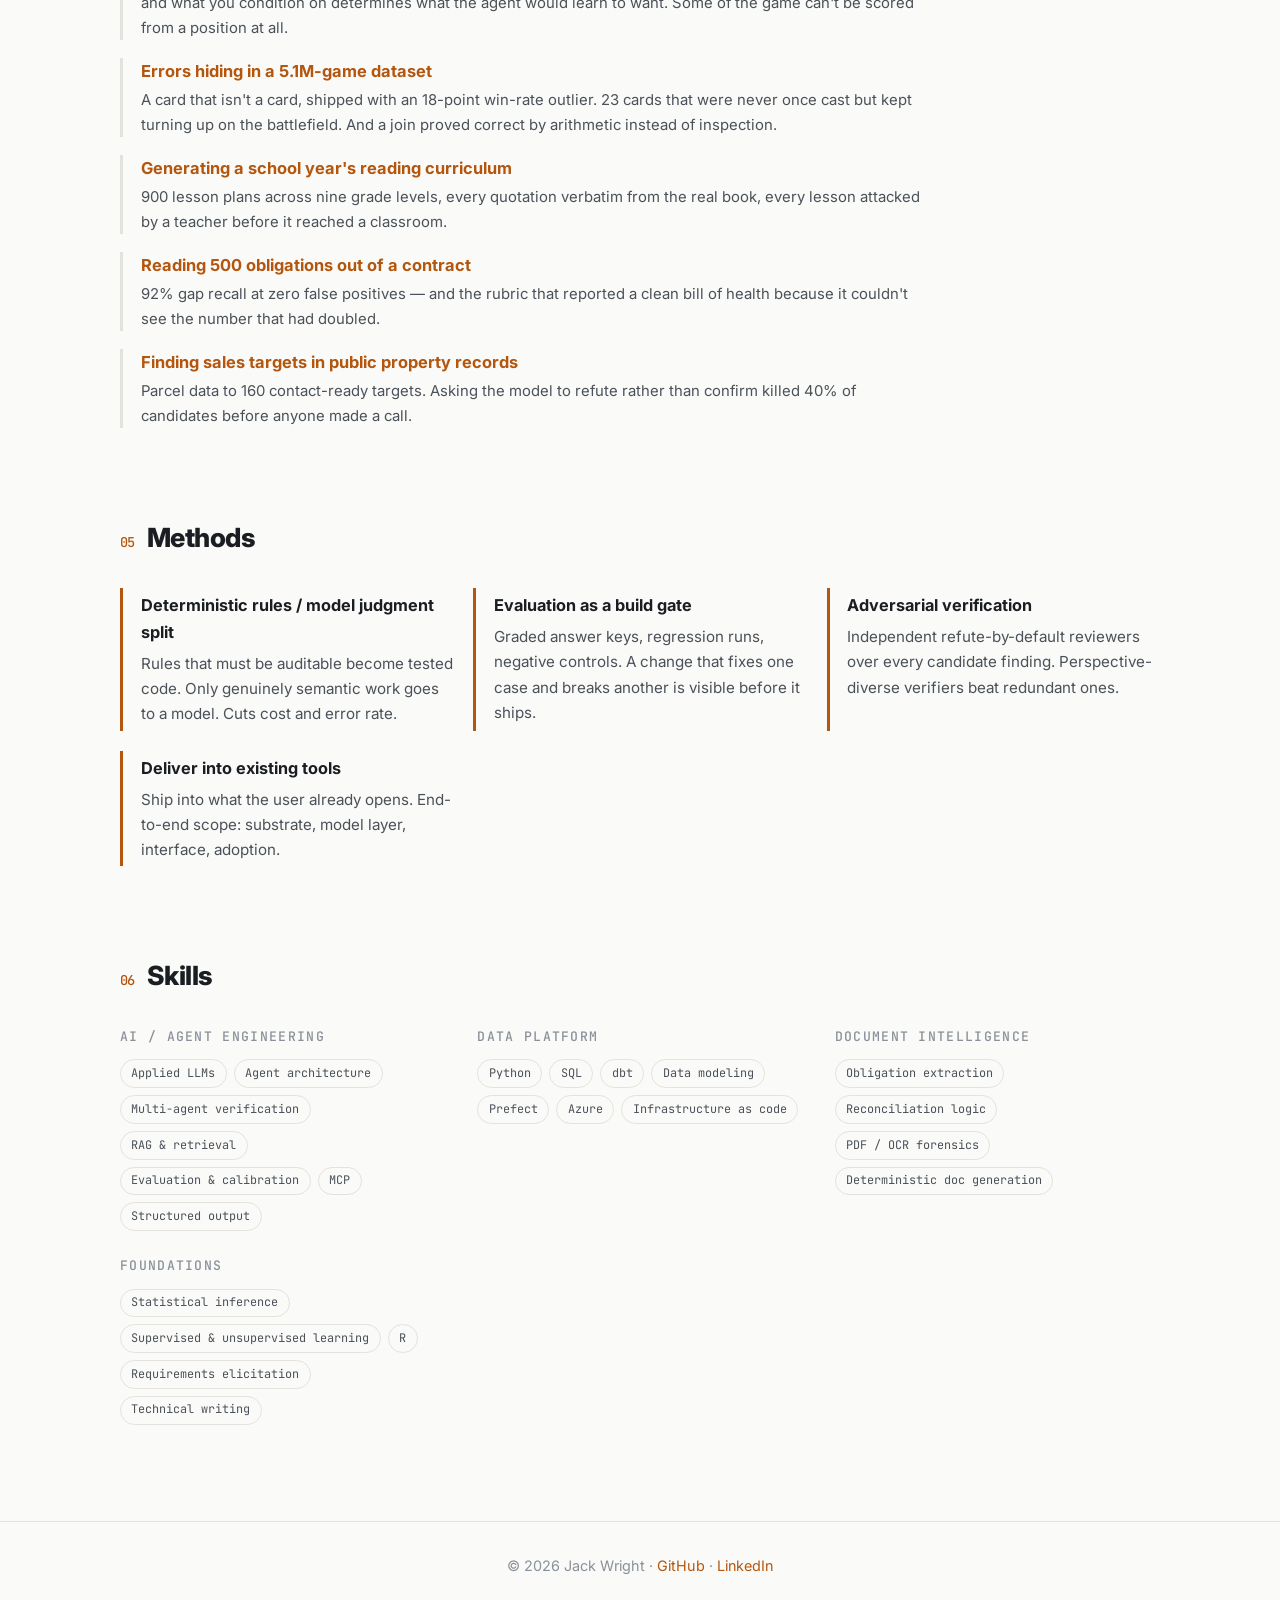
==== commit 88d6bd80: "Reframe both MTG articles around the actual subject win-prob was a walkthrough of ablation mechanics" ====
--- a/index.html
+++ b/index.html
@@ -114,7 +114,7 @@
                 <article class="card card-featured">
                     <h3>Autonomous MTG Arena agent</h3>
                     <ul>
-                        <li>Harness for LLM-driven play of Magic: The Gathering Arena against the real game client. Optimal play in Magic is provably at least as hard as the Halting Problem; the client computes the legal menu, which is what makes the problem tractable at all.</li>
+                        <li>Harness for LLM-driven play of Magic: The Gathering Arena. The game has no API, so the bot drives the real client through its interface; the client publishes the legal move set, so the model only ever chooses among options it is already allowed to take.</li>
                         <li><strong>Live result:</strong> a naive Haiku pilot with no game-specific tuning played 55 games against Arena's built-in AI and finished 27–28, a 49.1% win rate, at ~$0.03 per game — while the actuation layer still had known defects.</li>
                         <li>Loop: perceive (game log as truth, vision only for screen position) → decide (typed request to the model) → execute (verified clicks). Every reported success is provisional until the engine confirms it.</li>
                         <li>Runs on a fleet of VMware VMs with a health sensor that classifies nodes CRASH / WEDGE / ANOMALY / CRAWL / HEALTHY.</li>
@@ -199,16 +199,16 @@
             <p class="section-note">What I built, and the parts that were actually interesting.</p>
             <ul class="writing-list">
                 <li>
-                    <a href="writing/mtga-agent.html">An LLM that plays Magic: The Gathering Arena</a>
-                    <p>Optimal play in Magic is provably at least as hard as the Halting Problem. Why that doesn't matter, why the game log made the vision layer almost disappear, and why a click that reports success usually didn't work.</p>
+                    <a href="writing/mtga-agent.html">Building a bot that plays Magic: The Gathering Arena</a>
+                    <p>The game has no API, so the bot uses it the way a person does. How the game's own log made the vision layer almost disappear, and why a click that reports success usually didn't do anything.</p>
                 </li>
                 <li>
                     <a href="writing/brain.html">An LLM refused to block 97% of the time</a>
                     <p>A naive pilot reached 49% against Arena's own AI for three cents a game, then declined to block on 268 of 276 chances. It wasn't bad at combat — power and toughness appeared in zero of 4,201 prompts.</p>
                 </li>
                 <li>
-                    <a href="writing/win-prob.html">What predicts winning in Magic: 5.1M games</a>
-                    <p>Rearranging the same numbers beat adding new ones by 71%. Rarity and mana cost explain 3% of how good a card is. And nothing you can see in a snapshot can price an attack.</p>
+                    <a href="writing/win-prob.html">How do you put a number on a Magic position?</a>
+                    <p>A card's value can't be read off the card, every measurement of it is contaminated by the deck it came from, and what you condition on determines what the agent would learn to want. Some of the game can't be scored from a position at all.</p>
                 </li>
                 <li>
                     <a href="writing/dataset-validation.html">Errors hiding in a 5.1M-game dataset</a>
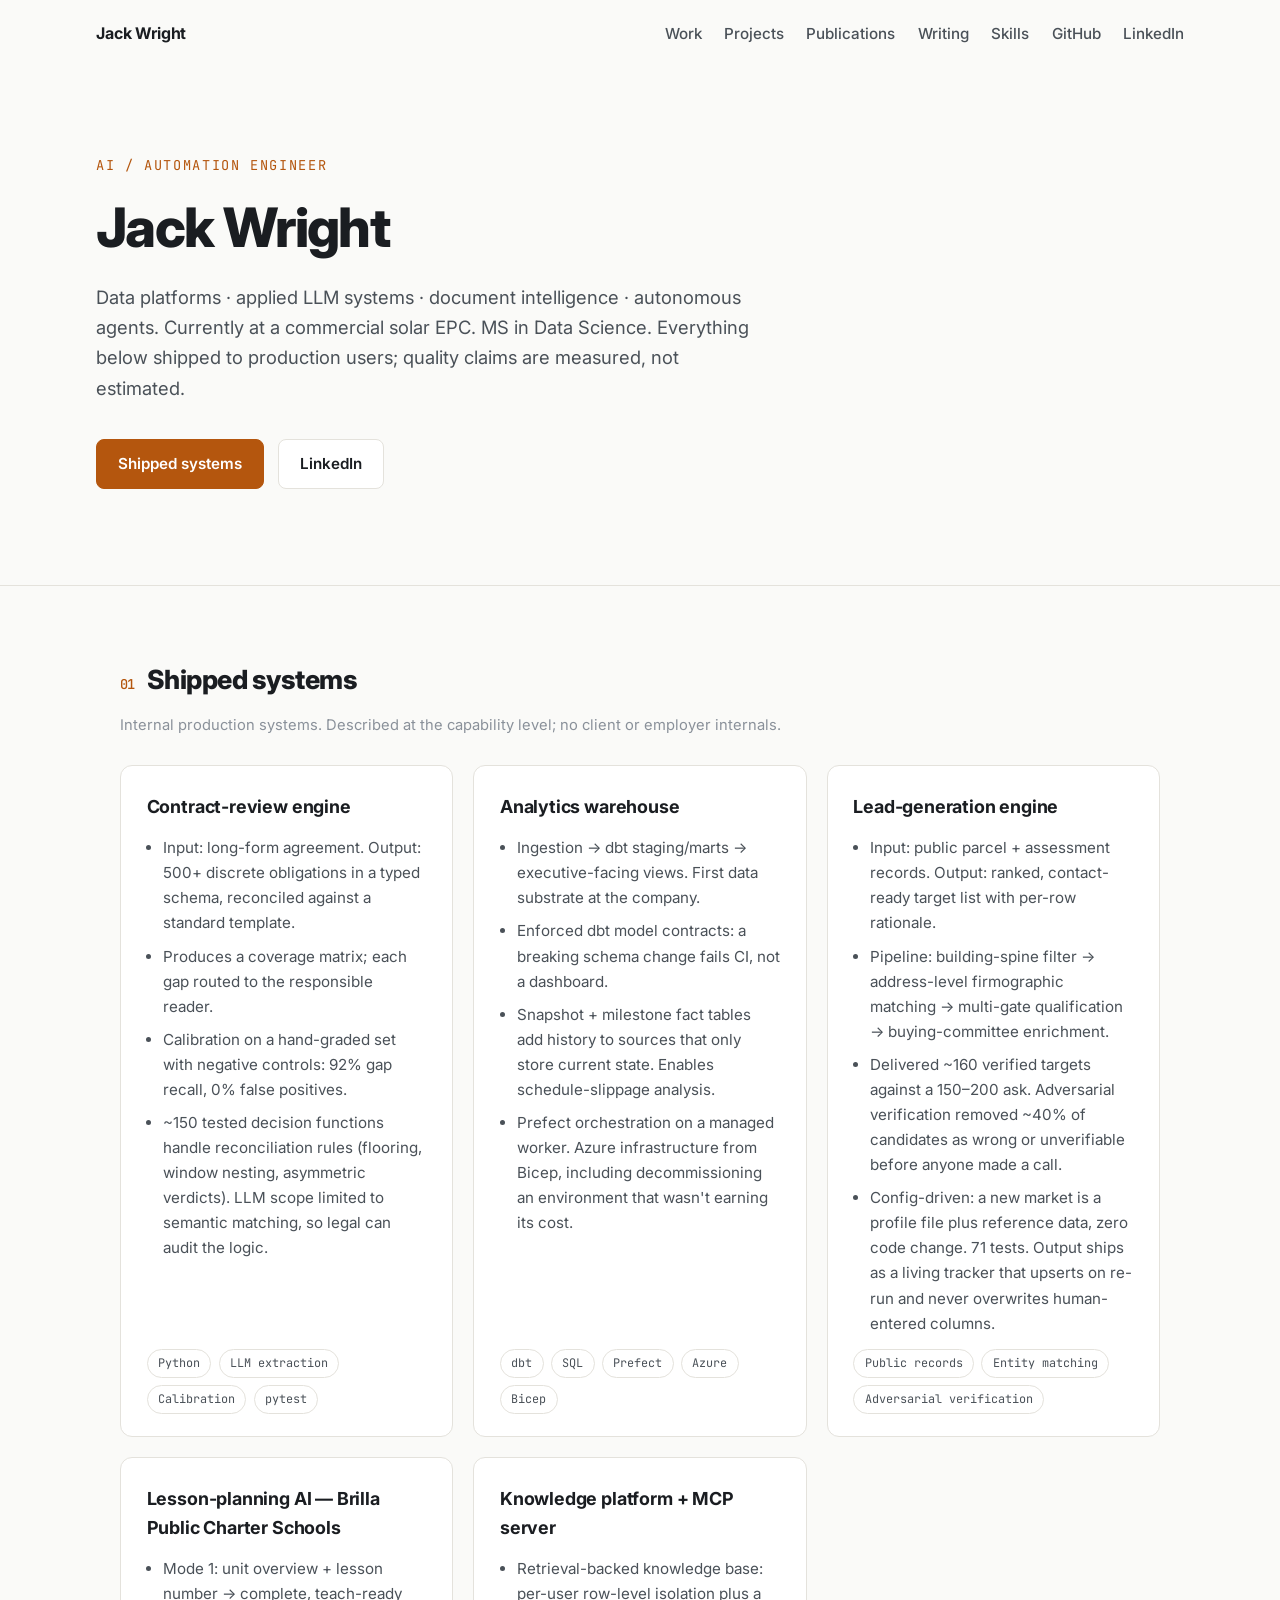
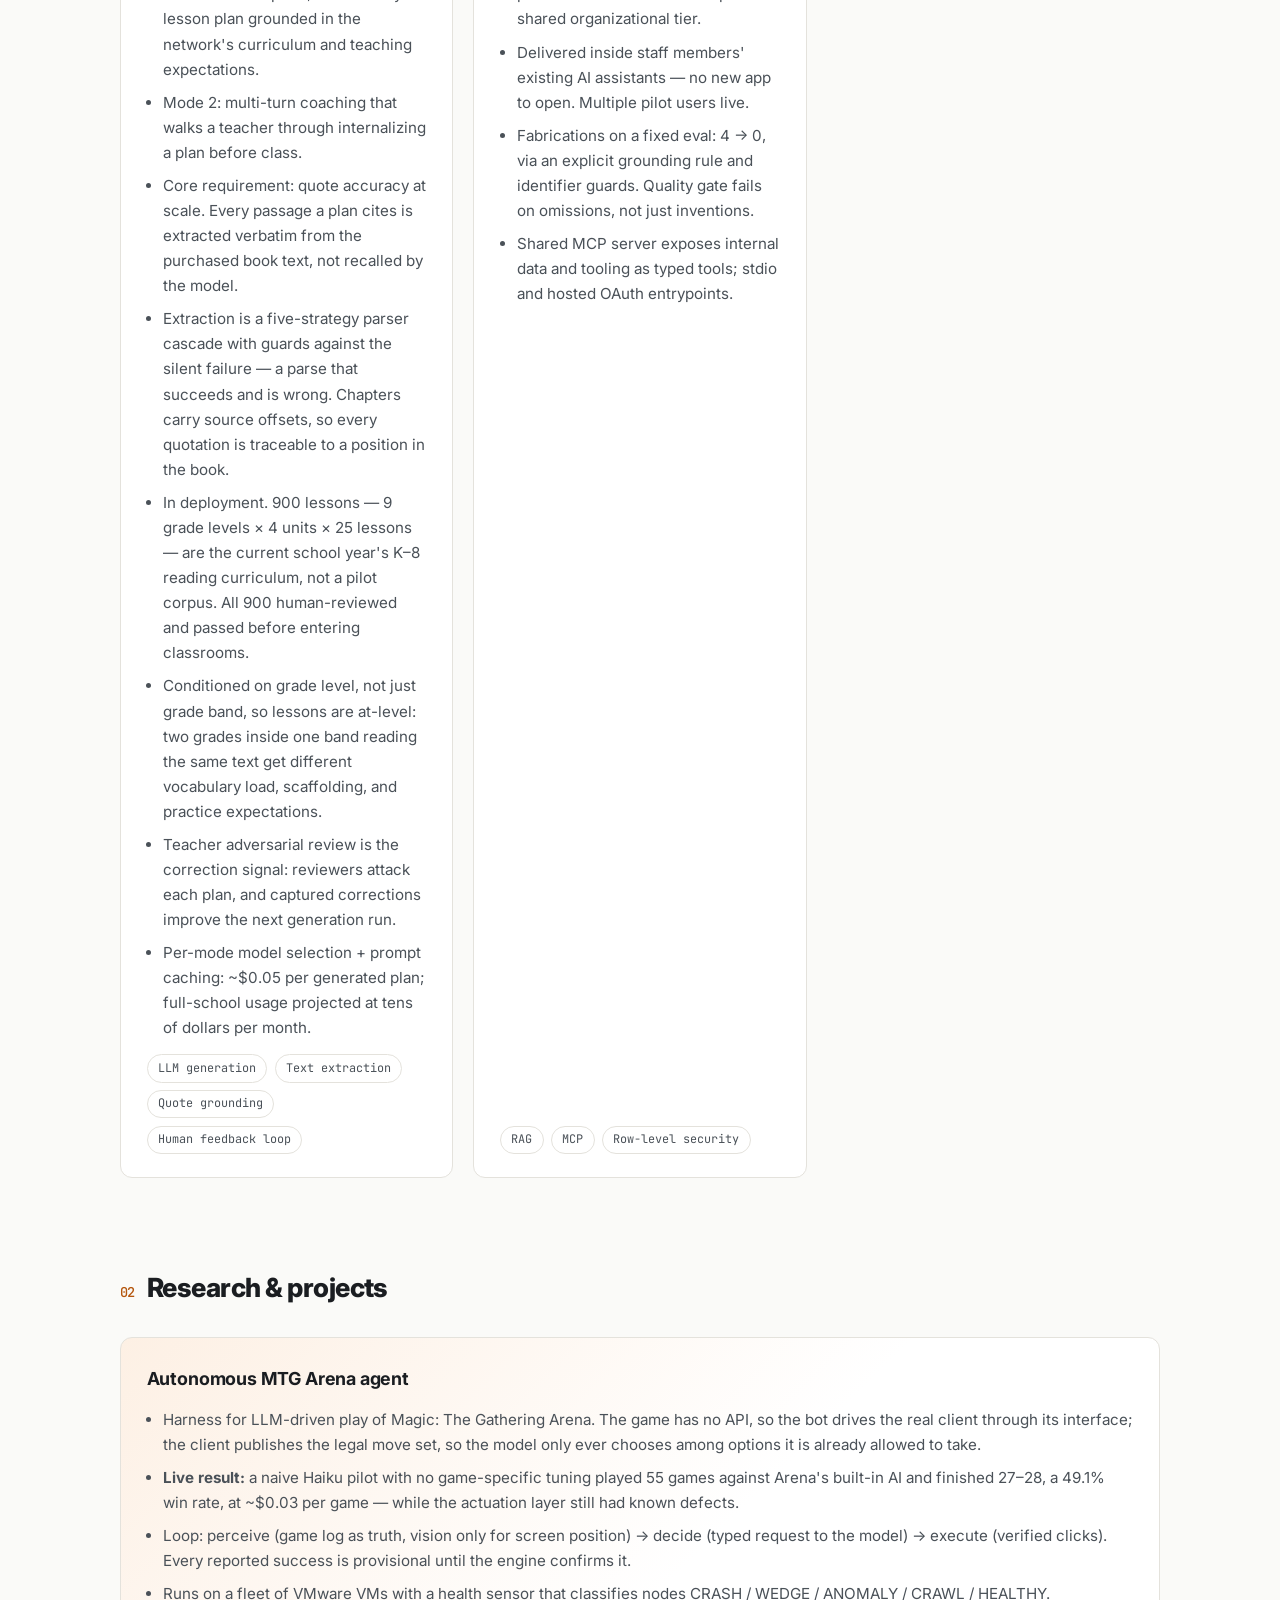
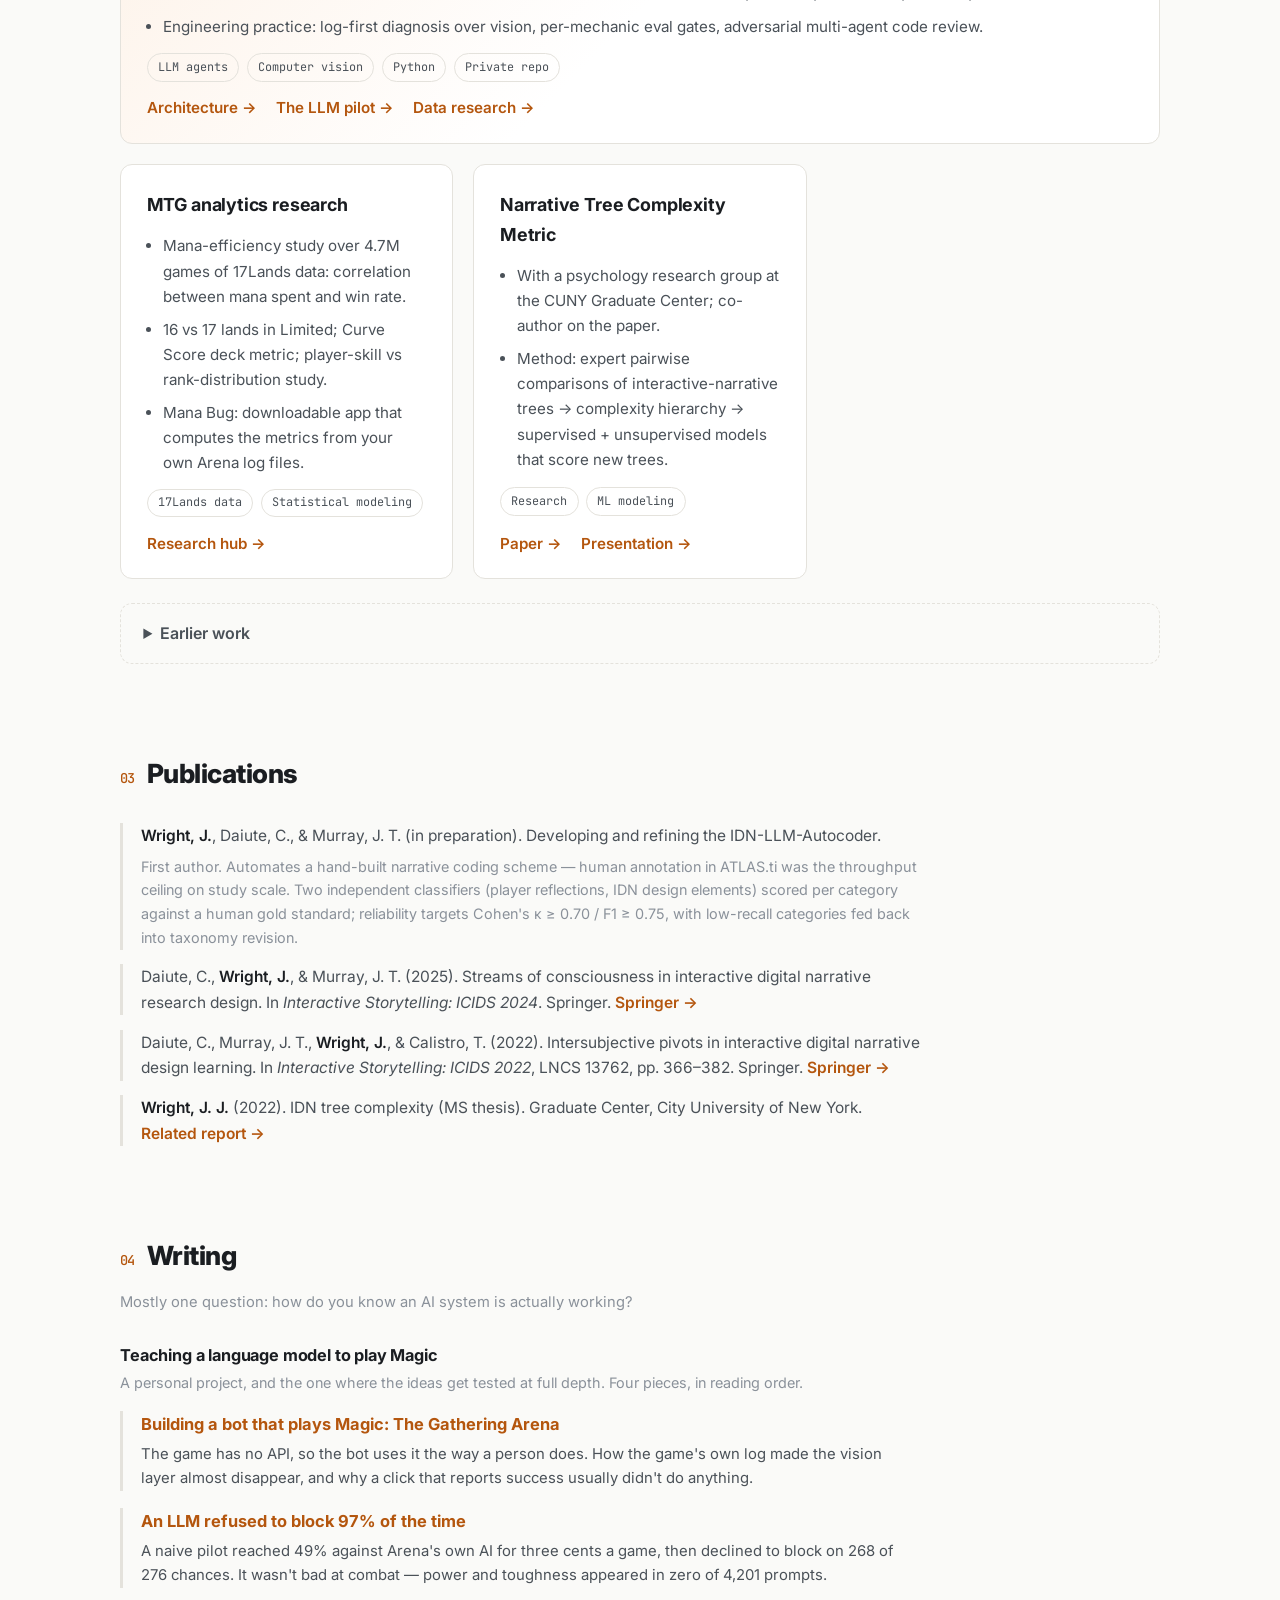
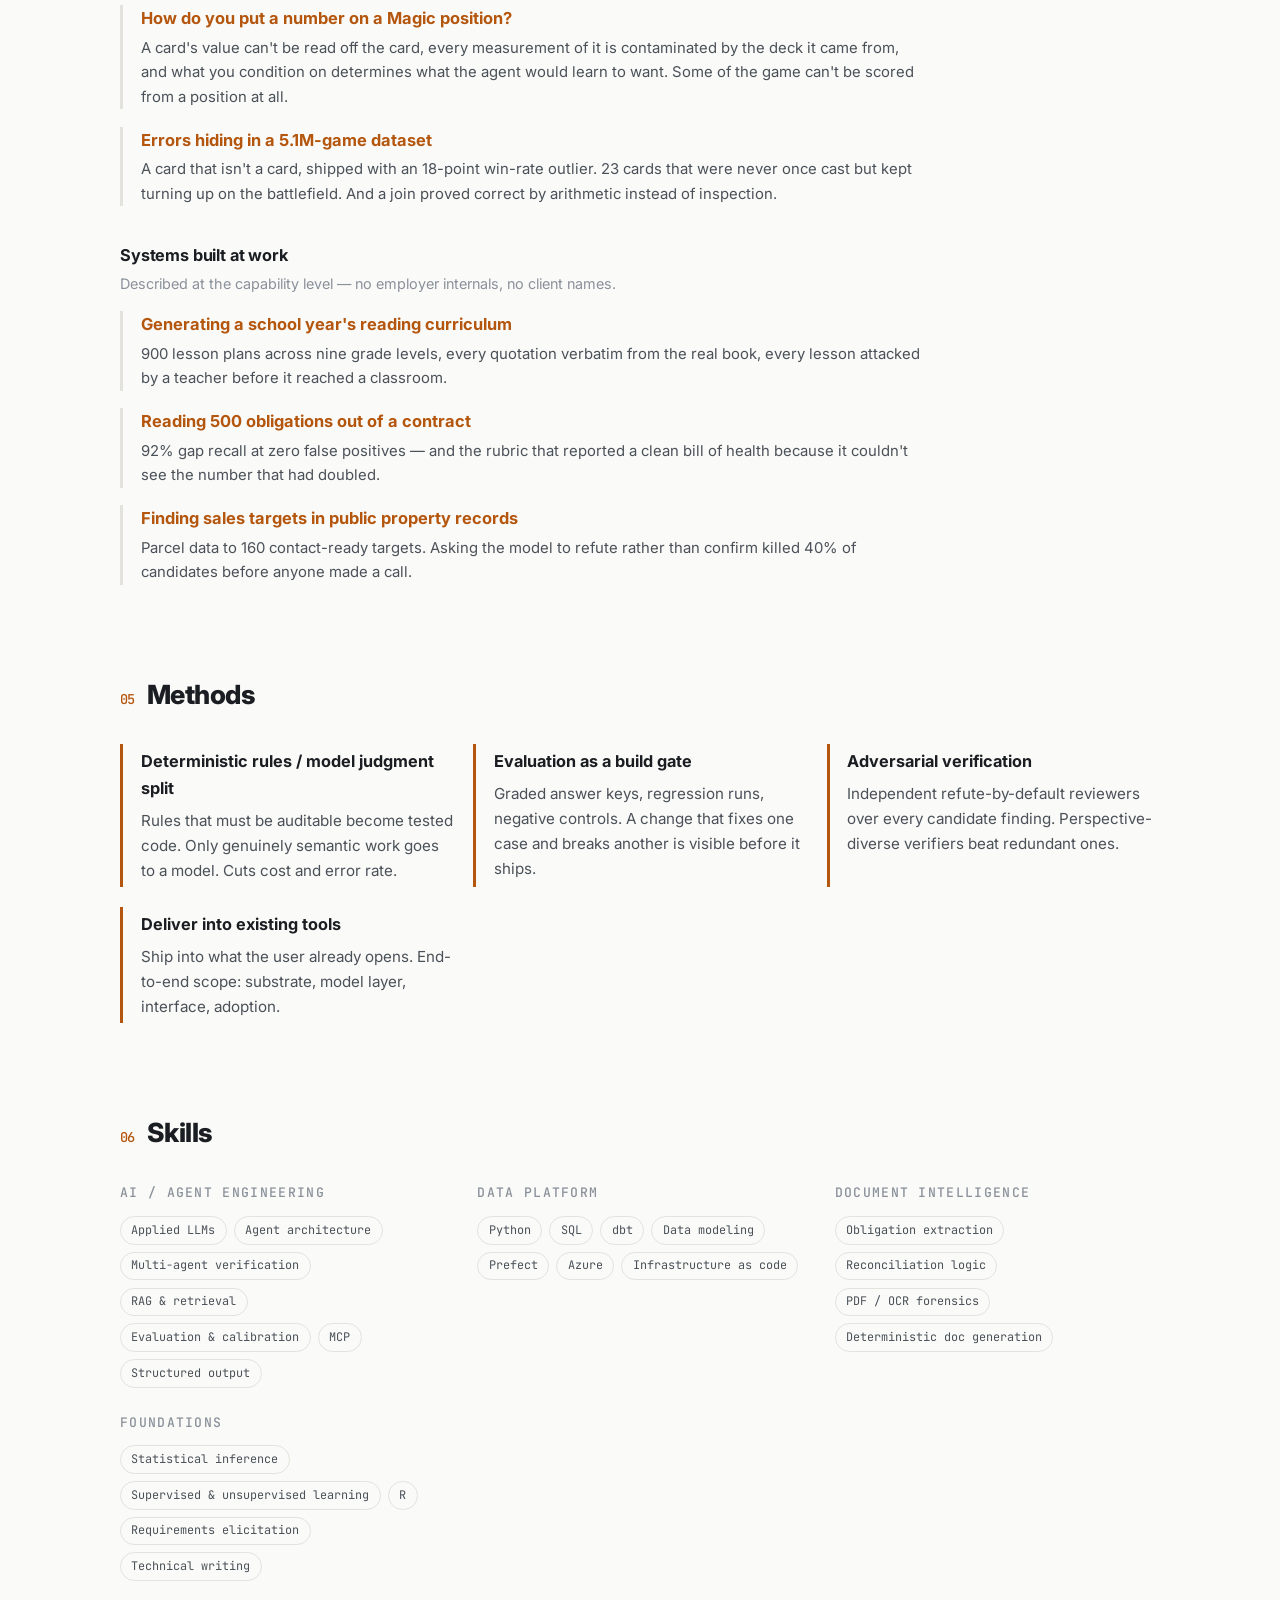
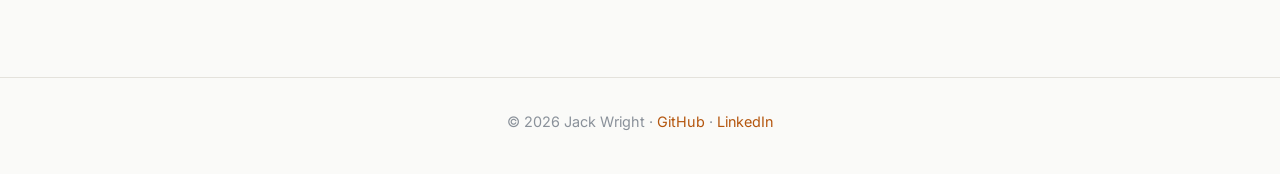
==== commit 3506dde2: "Group the writing section by project and reorder Two groups instead of a flat list. The Magic work r" ====
--- a/index.html
+++ b/index.html
@@ -196,7 +196,10 @@
 
         <section id="writing" class="section">
             <h2><span class="section-num">04</span> Writing</h2>
-            <p class="section-note">What I built, and the parts that were actually interesting.</p>
+            <p class="section-note">Mostly one question: how do you know an AI system is actually working?</p>
+
+            <h3 class="writing-group">Teaching a language model to play Magic</h3>
+            <p class="writing-group-note">A personal project, and the one where the ideas get tested at full depth. Four pieces, in reading order.</p>
             <ul class="writing-list">
                 <li>
                     <a href="writing/mtga-agent.html">Building a bot that plays Magic: The Gathering Arena</a>
@@ -214,6 +217,11 @@
                     <a href="writing/dataset-validation.html">Errors hiding in a 5.1M-game dataset</a>
                     <p>A card that isn't a card, shipped with an 18-point win-rate outlier. 23 cards that were never once cast but kept turning up on the battlefield. And a join proved correct by arithmetic instead of inspection.</p>
                 </li>
+            </ul>
+
+            <h3 class="writing-group">Systems built at work</h3>
+            <p class="writing-group-note">Described at the capability level — no employer internals, no client names.</p>
+            <ul class="writing-list">
                 <li>
                     <a href="writing/lesson-plan-generator.html">Generating a school year's reading curriculum</a>
                     <p>900 lesson plans across nine grade levels, every quotation verbatim from the real book, every lesson attacked by a teacher before it reached a classroom.</p>
--- a/styles.css
+++ b/styles.css
@@ -292,6 +292,23 @@
 .writing-list a { font-weight: 700; font-size: 1.03rem; }
 .writing-list p { color: var(--ink-soft); font-size: 0.93rem; margin-top: 0.2rem; }
 
+
+.writing-group {
+    font-size: 1.02rem;
+    font-weight: 700;
+    letter-spacing: -0.01em;
+    margin: 2.25rem 0 0.15rem;
+}
+
+.section h2 + .section-note + .writing-group { margin-top: 0; }
+
+.writing-group-note {
+    color: var(--ink-faint);
+    font-size: 0.9rem;
+    margin-bottom: 1rem;
+    max-width: 46rem;
+}
+
 /* ---------- article pages ---------- */
 
 .post {
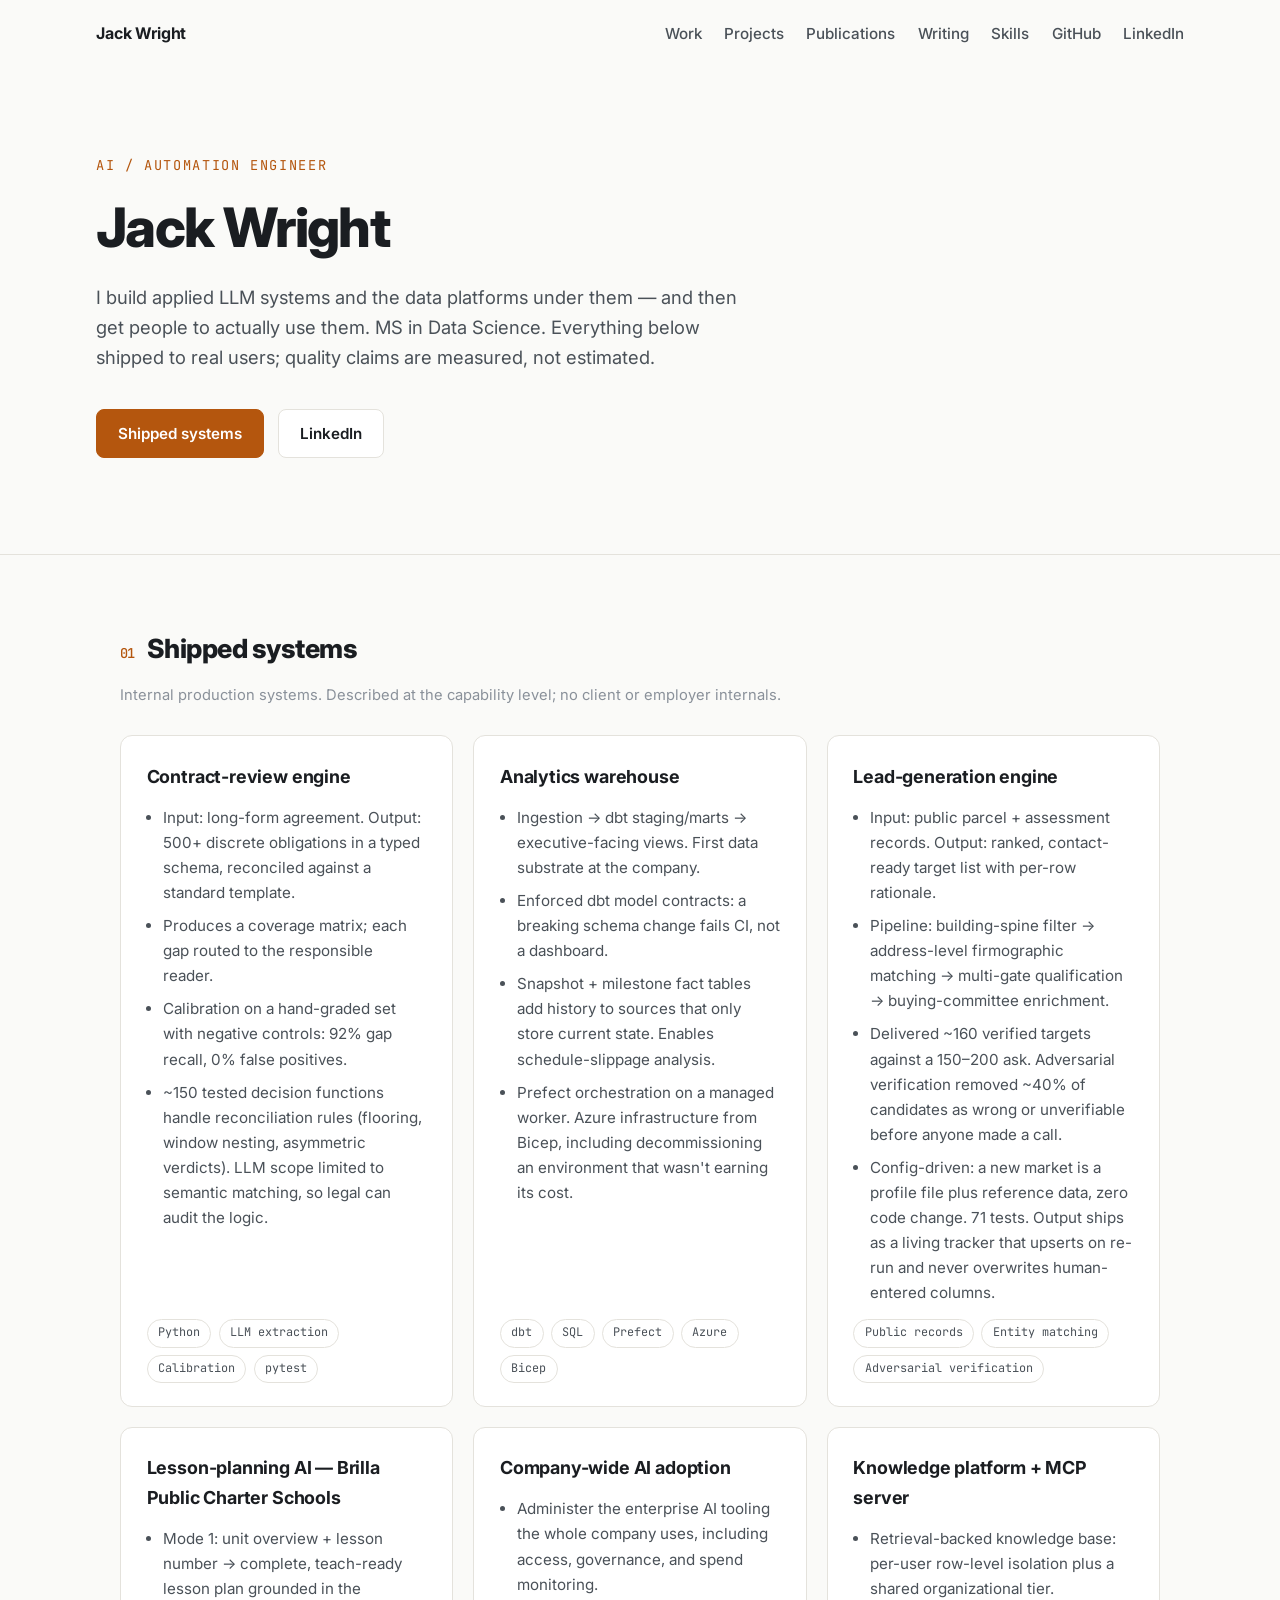
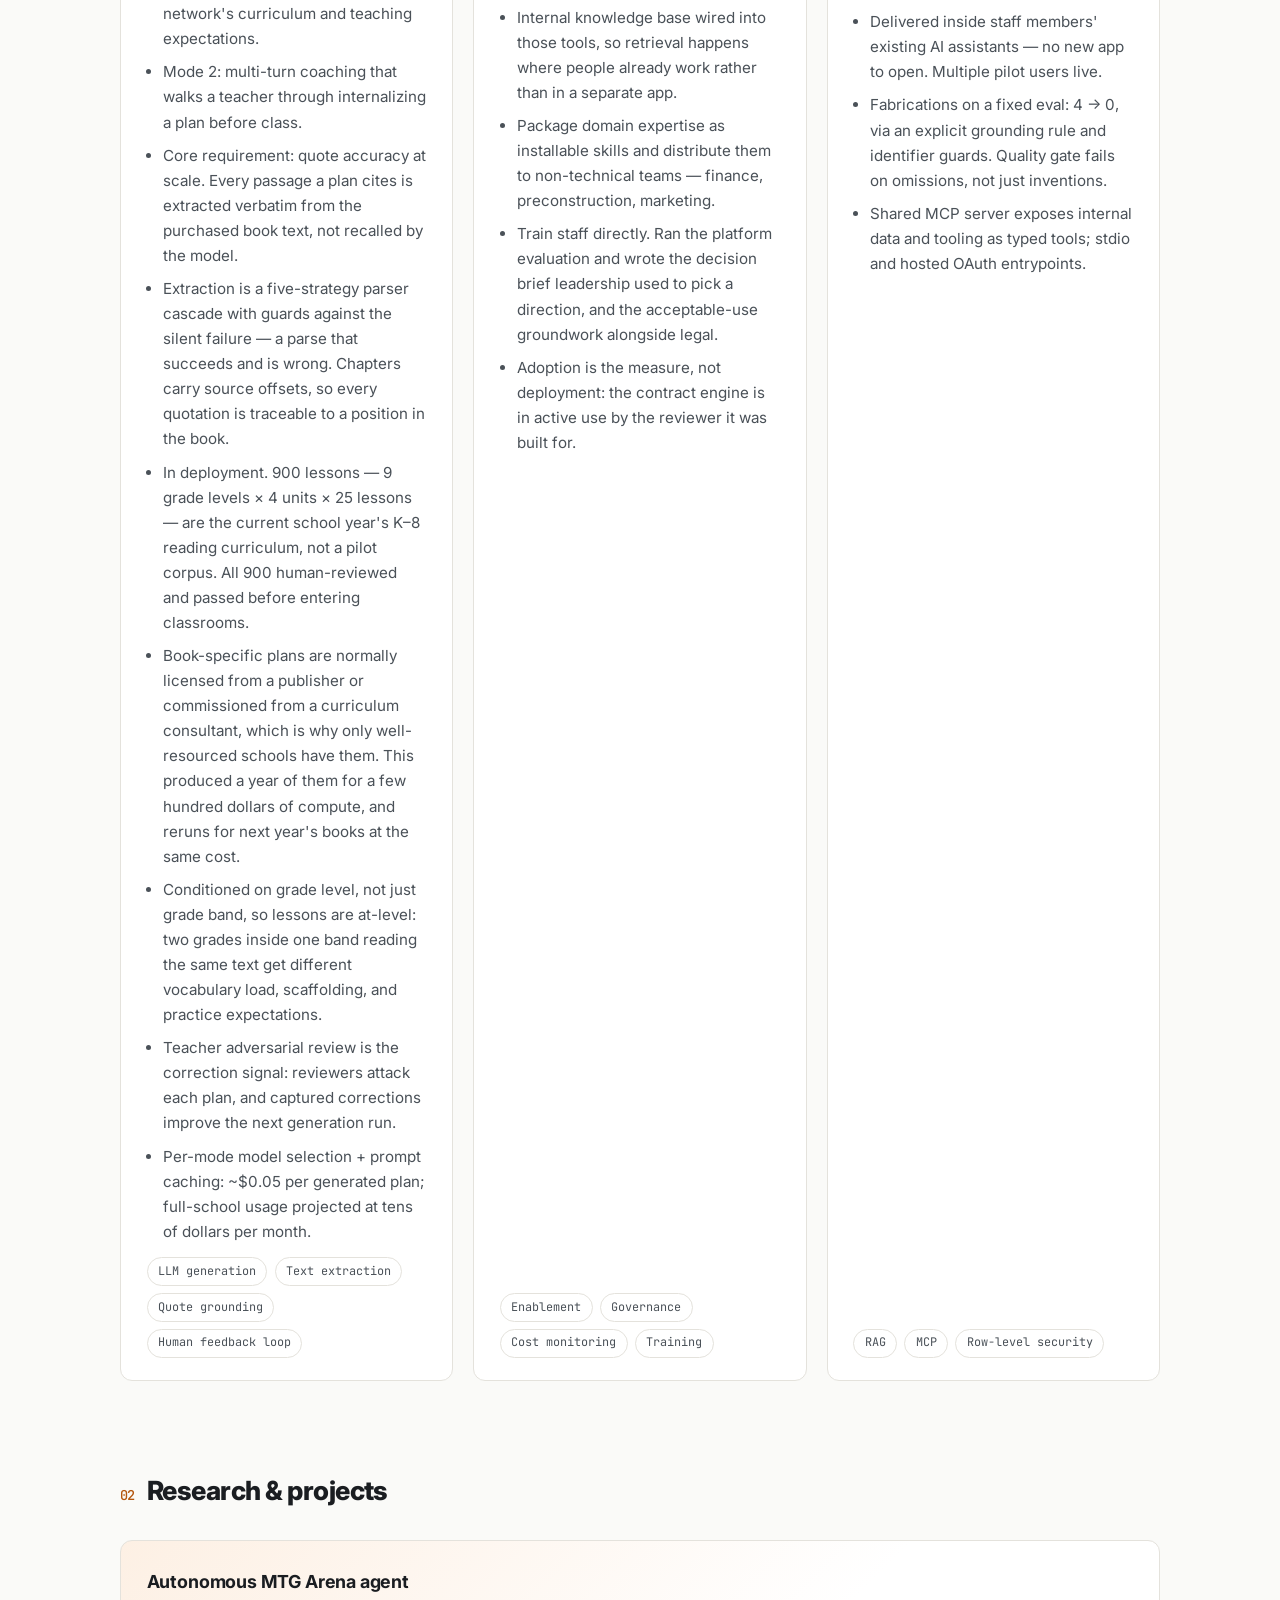
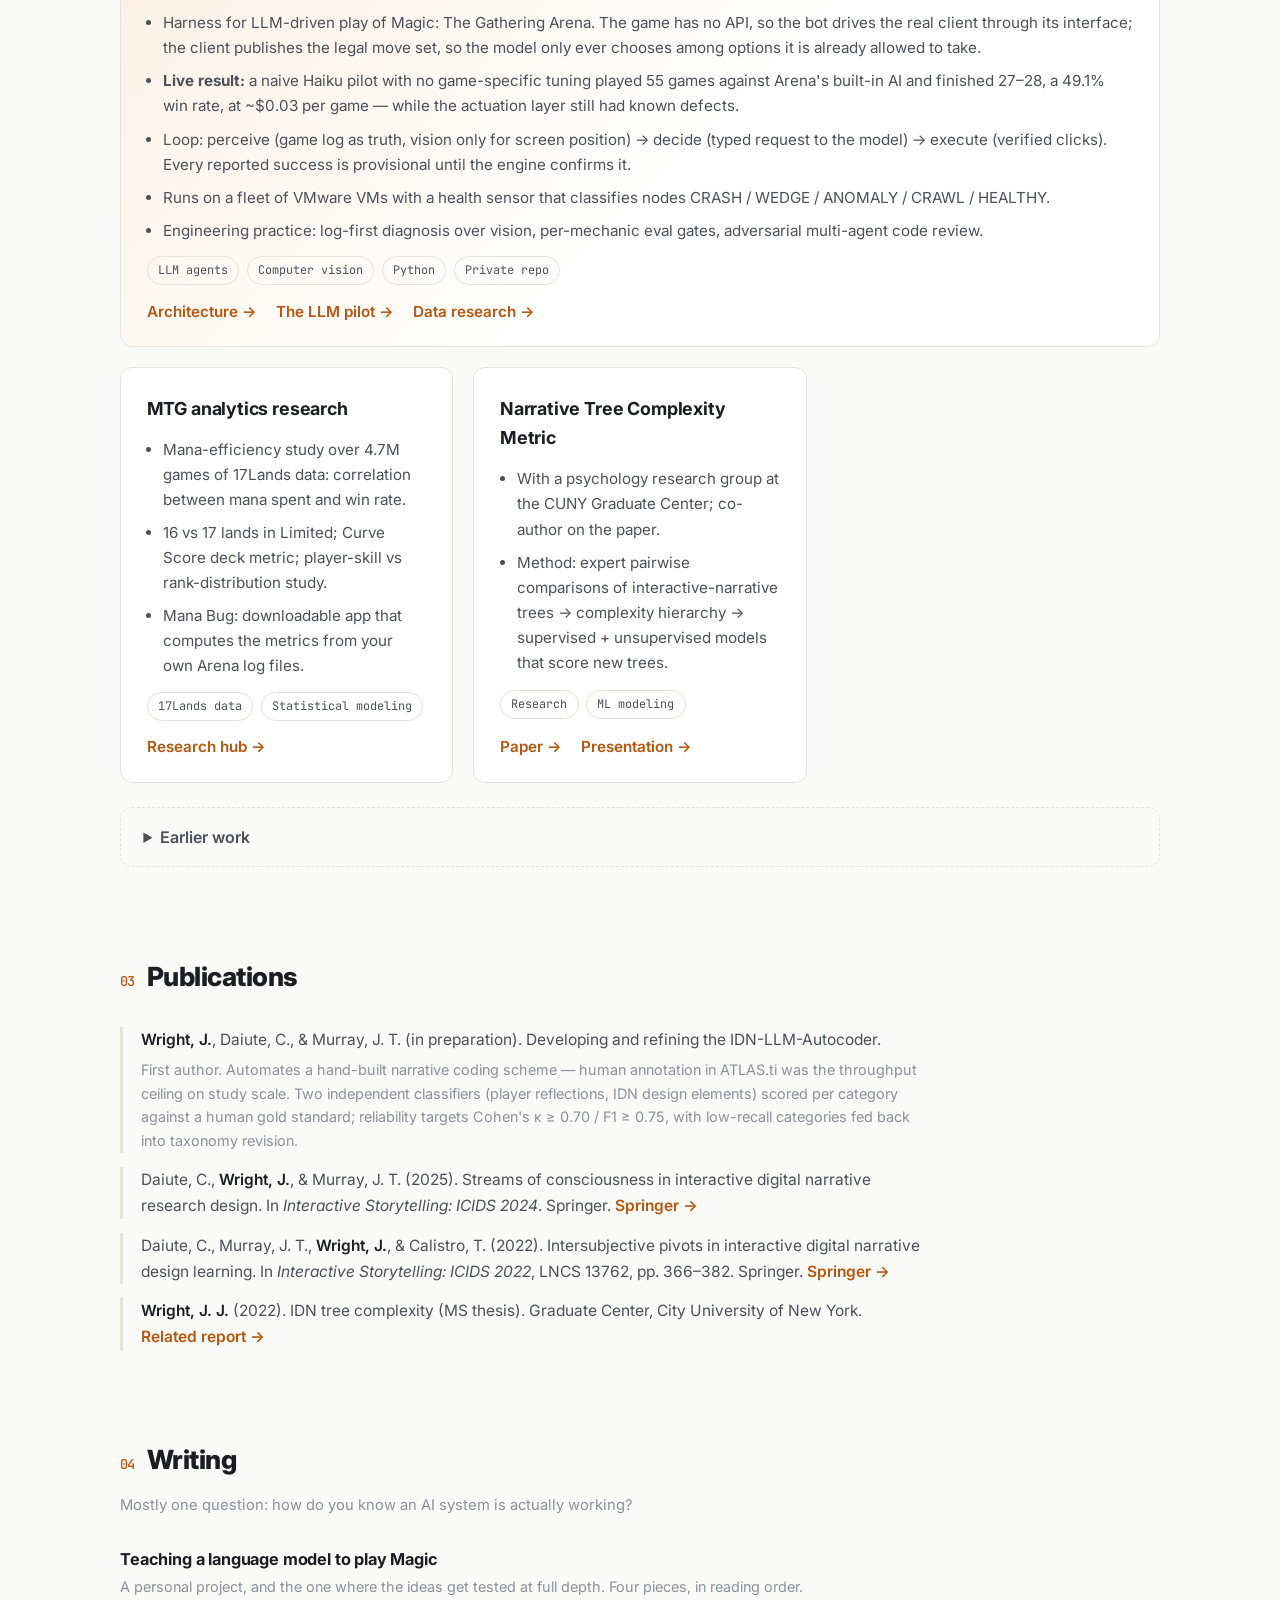
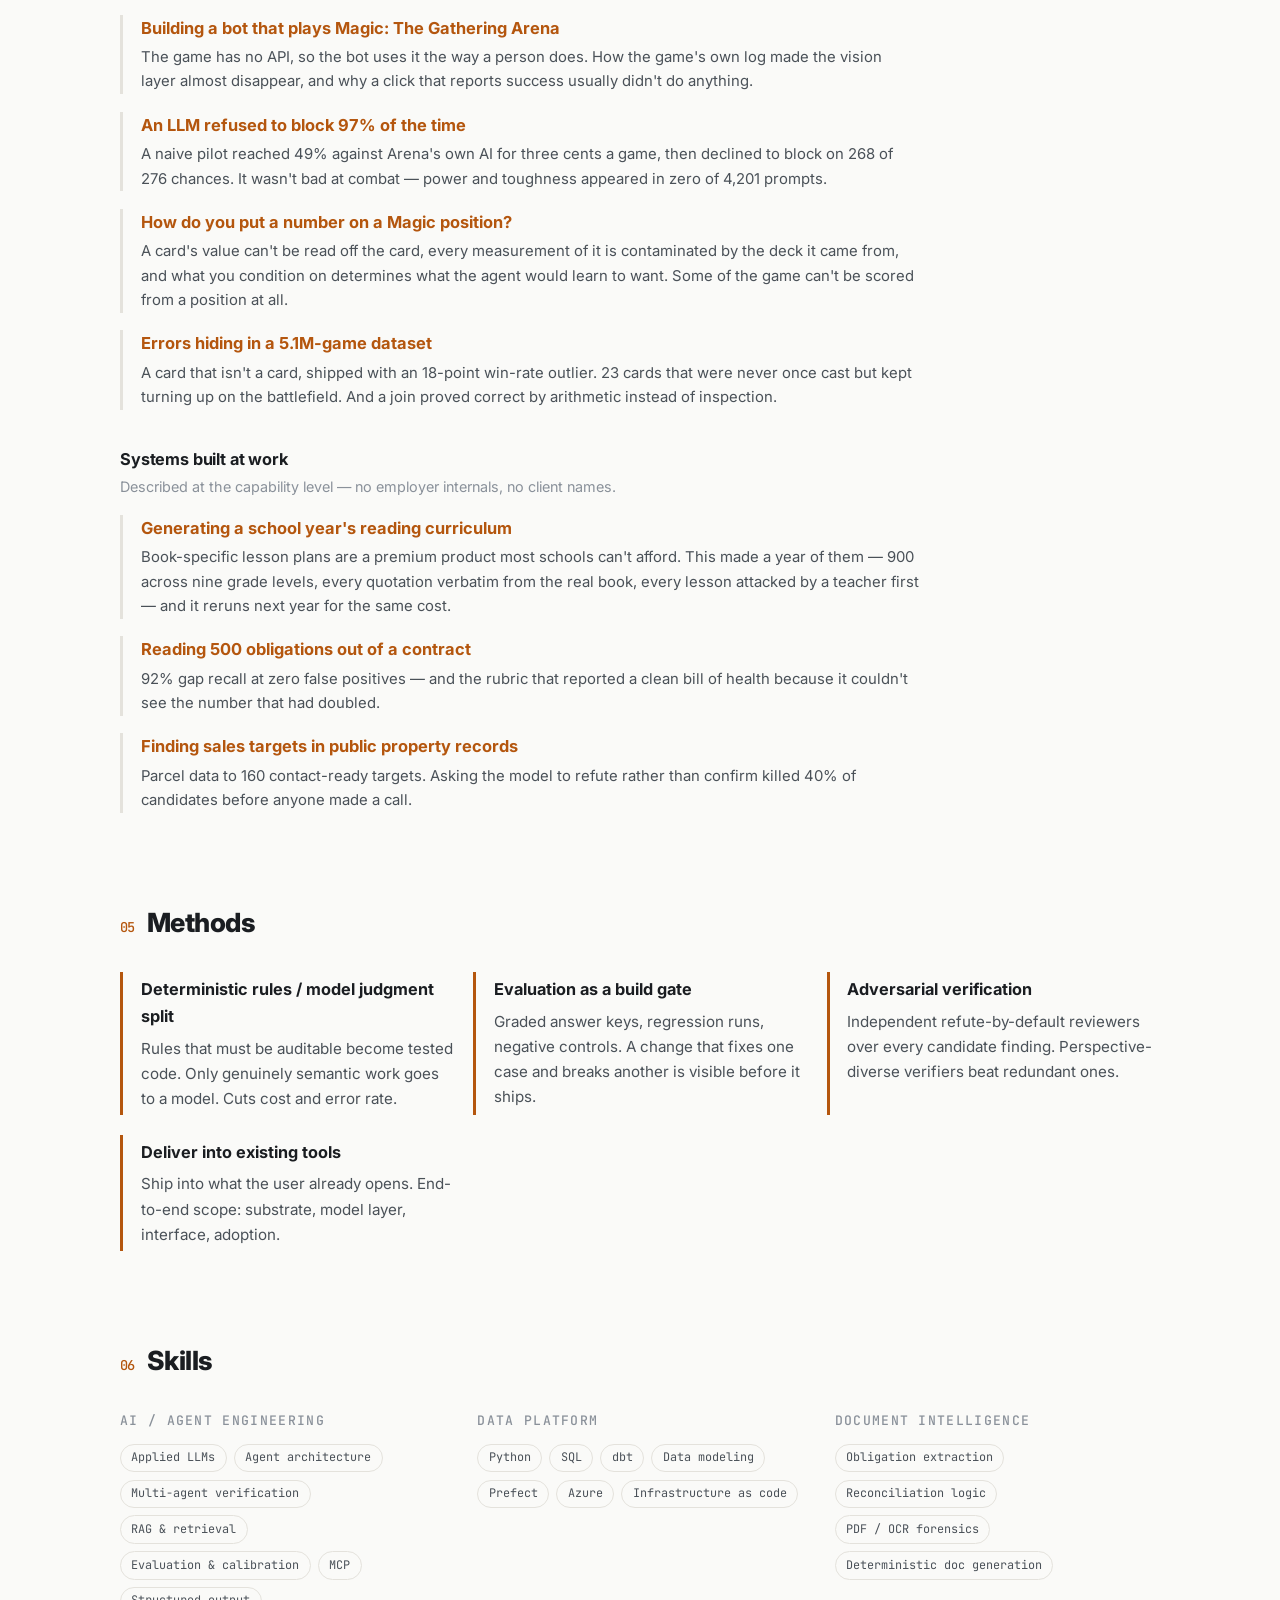
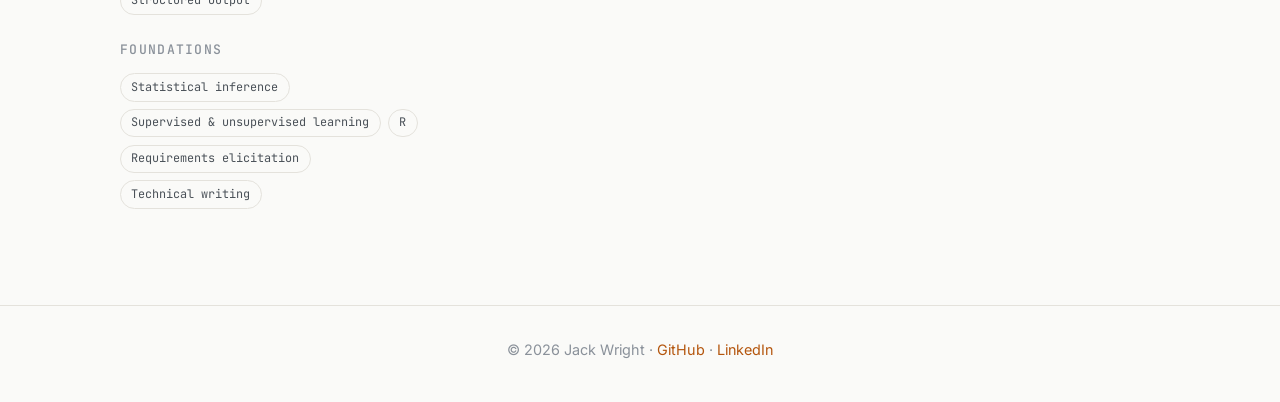
==== commit f956842a: "Reframe the lesson planner around what it displaces; add AI adoption card The lesson planner was des" ====
--- a/index.html
+++ b/index.html
@@ -34,10 +34,9 @@
             <p class="hero-kicker">AI / Automation Engineer</p>
             <h1>Jack Wright</h1>
             <p class="hero-sub">
-                Data platforms · applied LLM systems · document intelligence · autonomous
-                agents. Currently at a commercial solar EPC. MS in Data Science.
-                Everything below shipped to production users; quality claims are measured,
-                not estimated.
+                I build applied LLM systems and the data platforms under them — and then
+                get people to actually use them. MS in Data Science. Everything below
+                shipped to real users; quality claims are measured, not estimated.
             </p>
             <div class="hero-actions">
                 <a class="btn btn-primary" href="#work">Shipped systems</a>
@@ -89,11 +88,23 @@
                         <li>Core requirement: quote accuracy at scale. Every passage a plan cites is extracted verbatim from the purchased book text, not recalled by the model.</li>
                         <li>Extraction is a five-strategy parser cascade with guards against the silent failure — a parse that succeeds and is wrong. Chapters carry source offsets, so every quotation is traceable to a position in the book.</li>
                         <li>In deployment. 900 lessons — 9 grade levels × 4 units × 25 lessons — are the current school year's K–8 reading curriculum, not a pilot corpus. All 900 human-reviewed and passed before entering classrooms.</li>
+                        <li>Book-specific plans are normally licensed from a publisher or commissioned from a curriculum consultant, which is why only well-resourced schools have them. This produced a year of them for a few hundred dollars of compute, and reruns for next year's books at the same cost.</li>
                         <li>Conditioned on grade level, not just grade band, so lessons are at-level: two grades inside one band reading the same text get different vocabulary load, scaffolding, and practice expectations.</li>
                         <li>Teacher adversarial review is the correction signal: reviewers attack each plan, and captured corrections improve the next generation run.</li>
                         <li>Per-mode model selection + prompt caching: ~$0.05 per generated plan; full-school usage projected at tens of dollars per month.</li>
                     </ul>
                     <ul class="tags"><li>LLM generation</li><li>Text extraction</li><li>Quote grounding</li><li>Human feedback loop</li></ul>
+                </article>
+                <article class="card">
+                    <h3>Company-wide AI adoption</h3>
+                    <ul>
+                        <li>Administer the enterprise AI tooling the whole company uses, including access, governance, and spend monitoring.</li>
+                        <li>Internal knowledge base wired into those tools, so retrieval happens where people already work rather than in a separate app.</li>
+                        <li>Package domain expertise as installable skills and distribute them to non-technical teams — finance, preconstruction, marketing.</li>
+                        <li>Train staff directly. Ran the platform evaluation and wrote the decision brief leadership used to pick a direction, and the acceptable-use groundwork alongside legal.</li>
+                        <li>Adoption is the measure, not deployment: the contract engine is in active use by the reviewer it was built for.</li>
+                    </ul>
+                    <ul class="tags"><li>Enablement</li><li>Governance</li><li>Cost monitoring</li><li>Training</li></ul>
                 </article>
                 <article class="card">
                     <h3>Knowledge platform + MCP server</h3>
@@ -224,7 +235,7 @@
             <ul class="writing-list">
                 <li>
                     <a href="writing/lesson-plan-generator.html">Generating a school year's reading curriculum</a>
-                    <p>900 lesson plans across nine grade levels, every quotation verbatim from the real book, every lesson attacked by a teacher before it reached a classroom.</p>
+                    <p>Book-specific lesson plans are a premium product most schools can't afford. This made a year of them — 900 across nine grade levels, every quotation verbatim from the real book, every lesson attacked by a teacher first — and it reruns next year for the same cost.</p>
                 </li>
                 <li>
                     <a href="writing/contract-reconciliation-engine.html">Reading 500 obligations out of a contract</a>
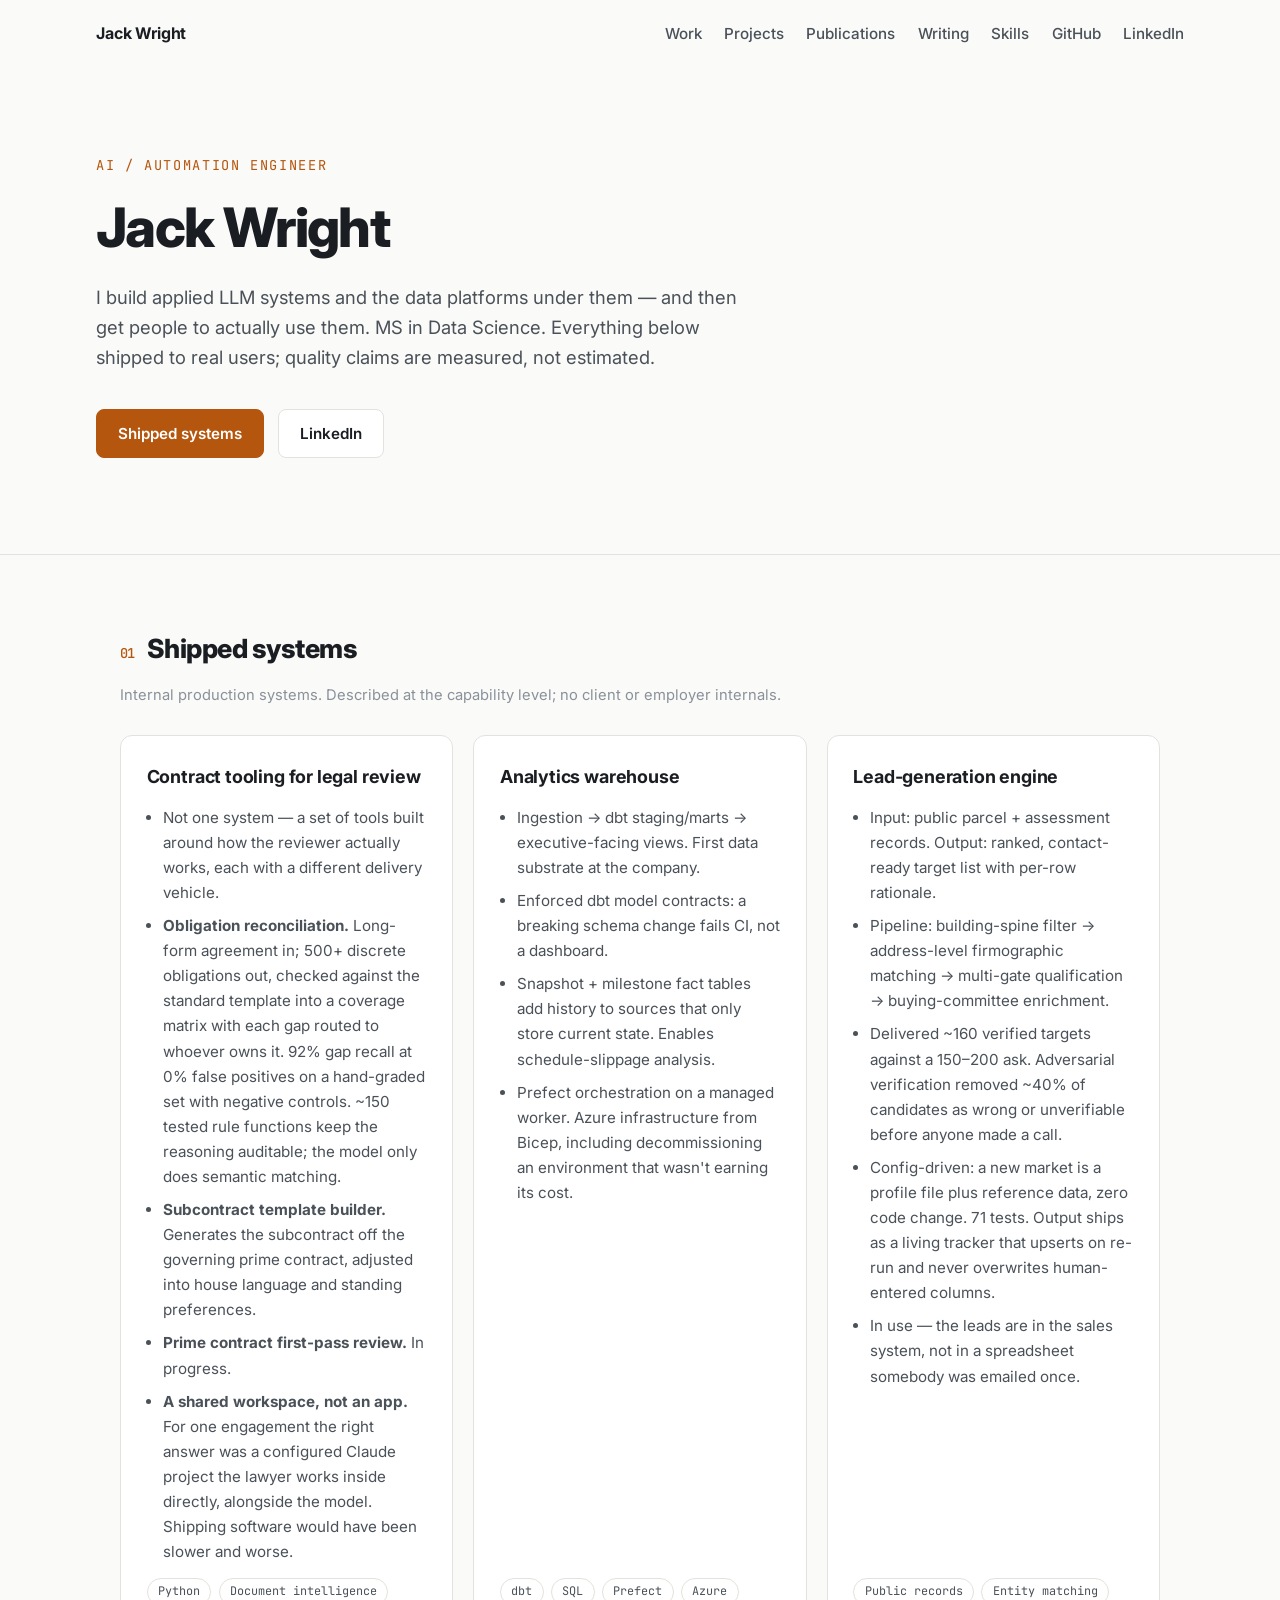
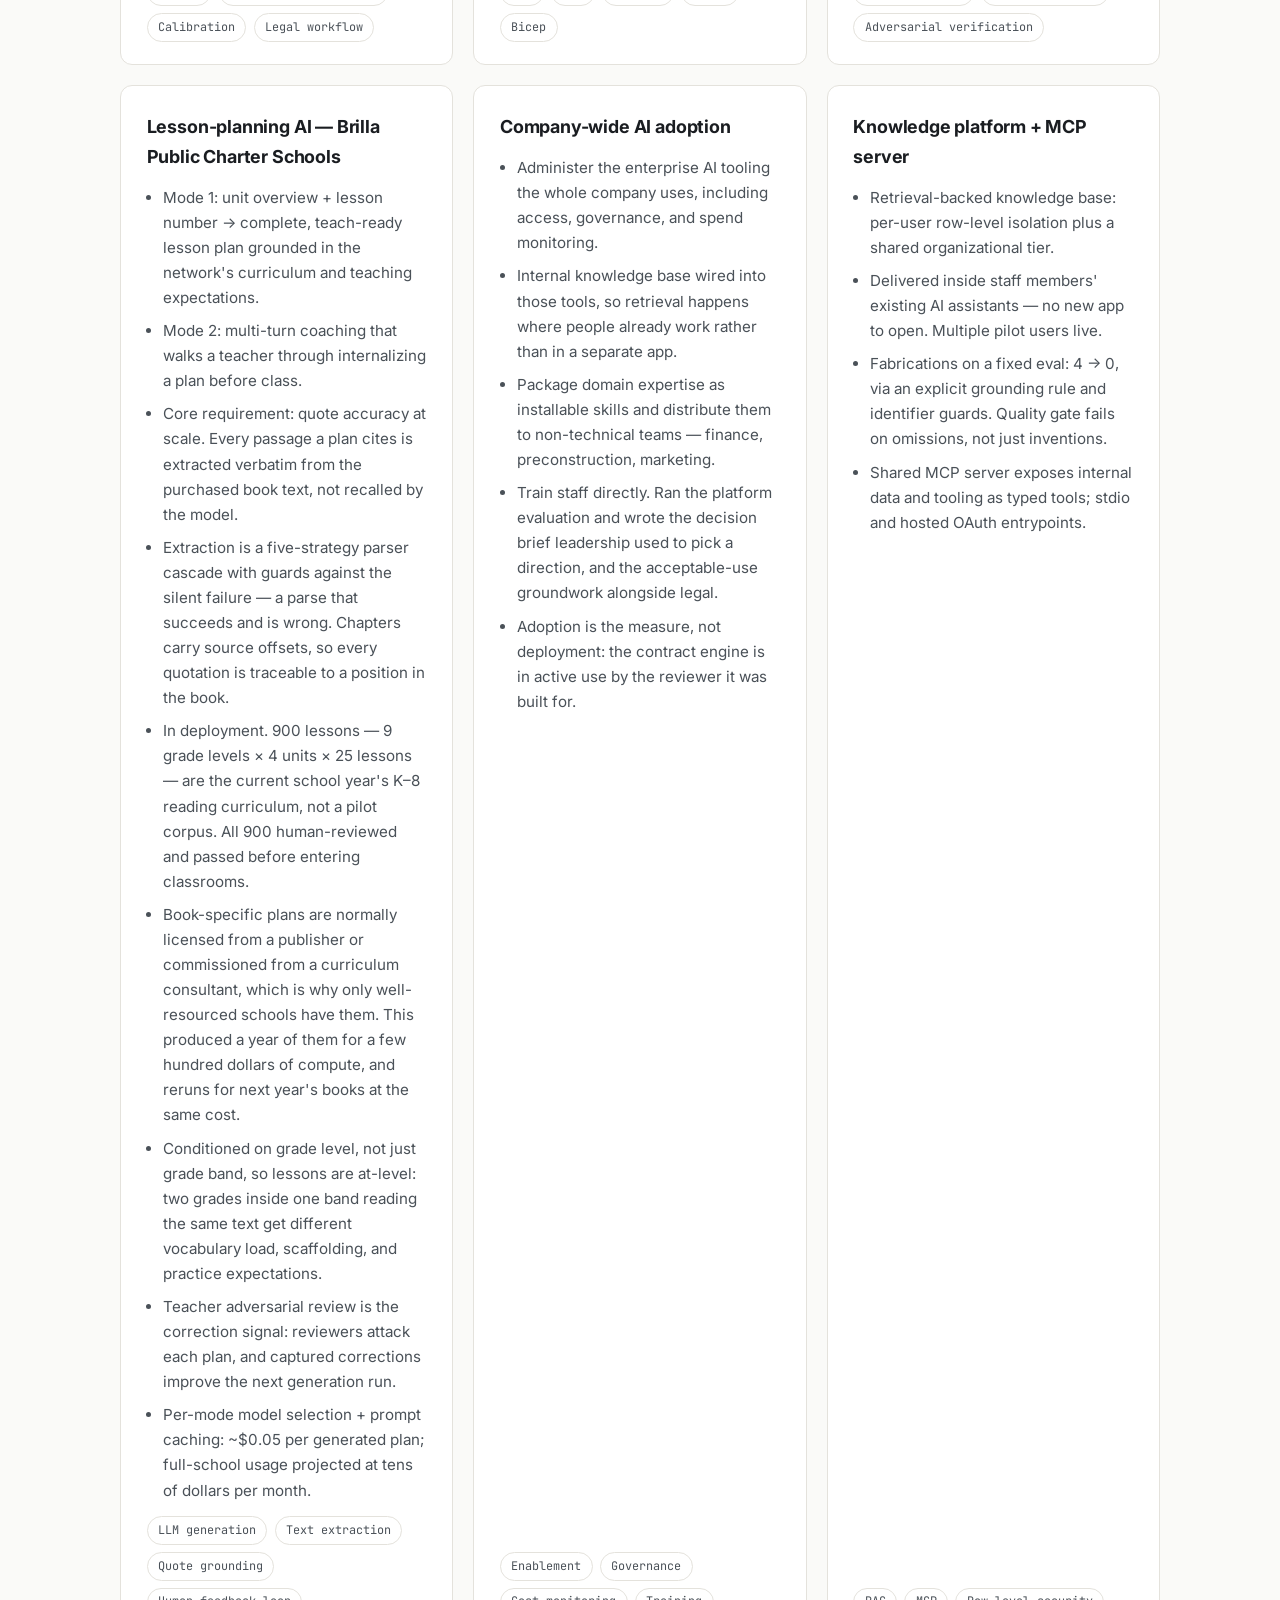
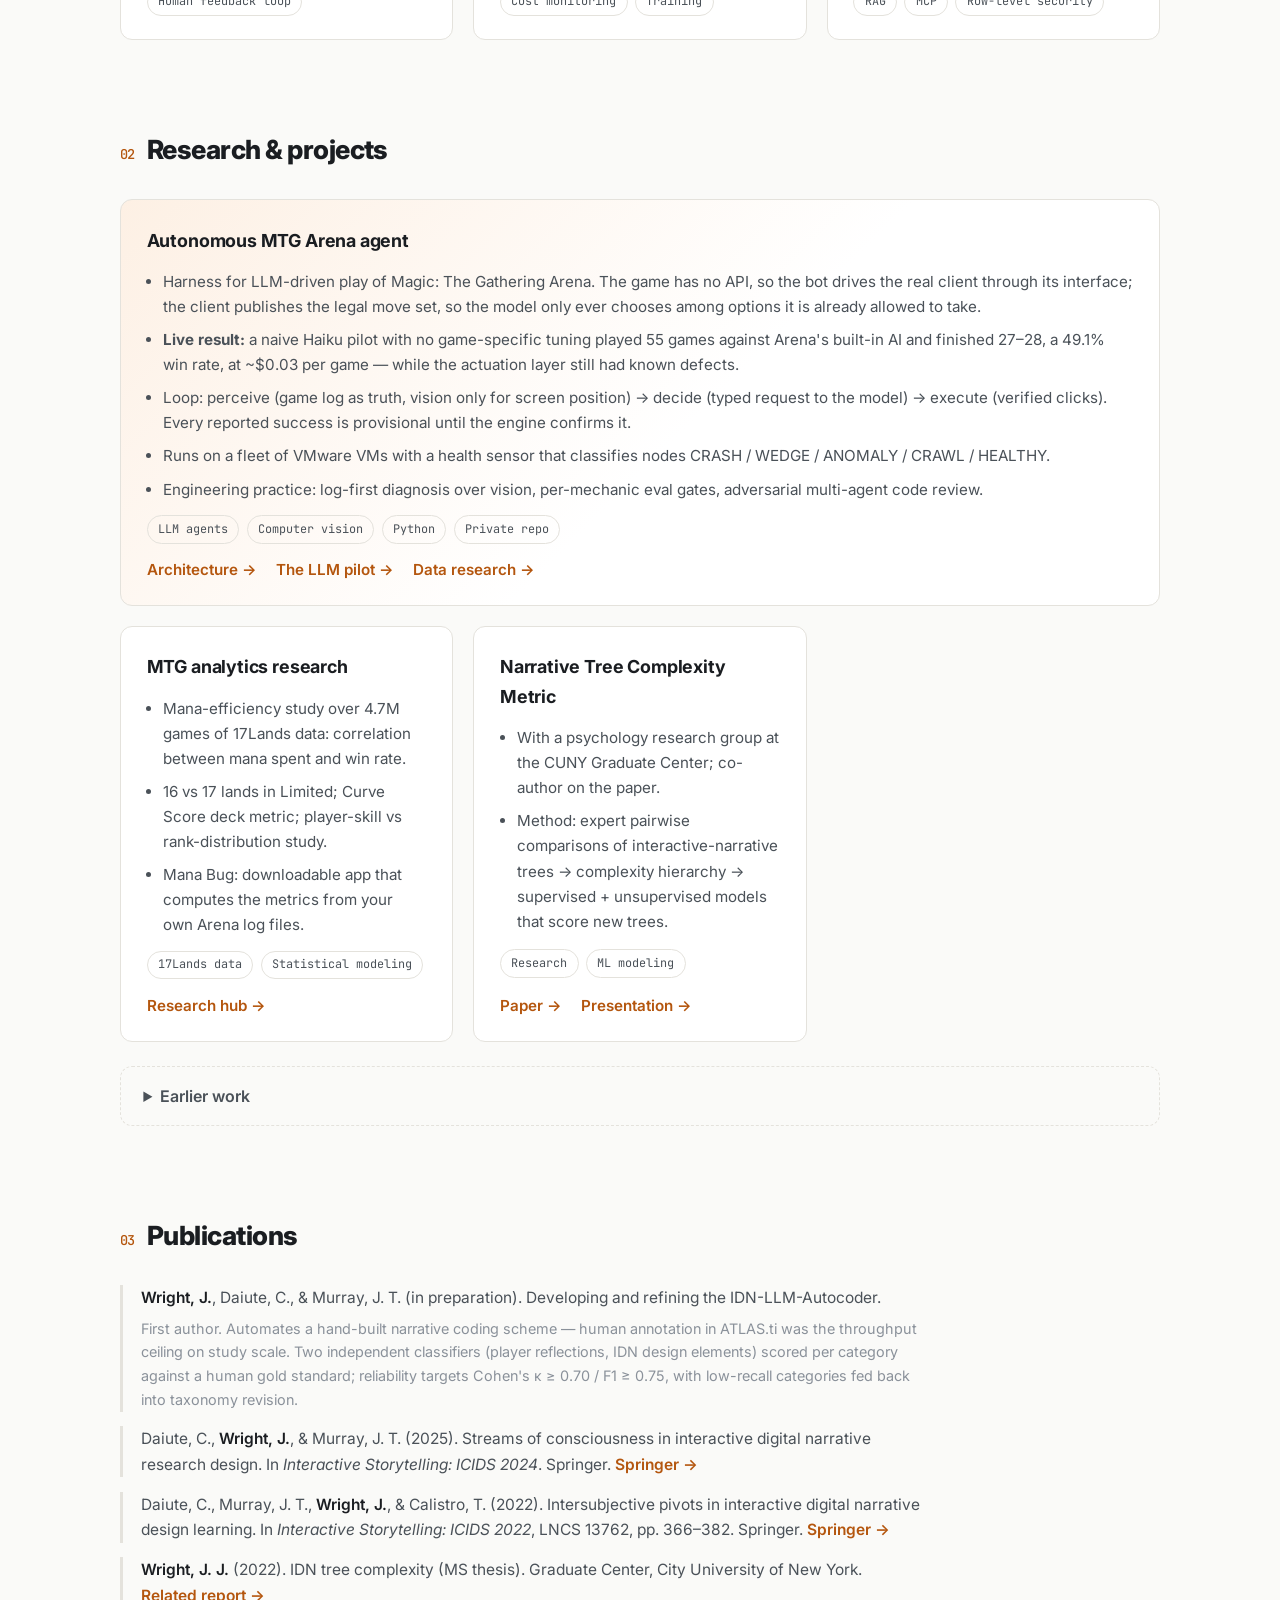
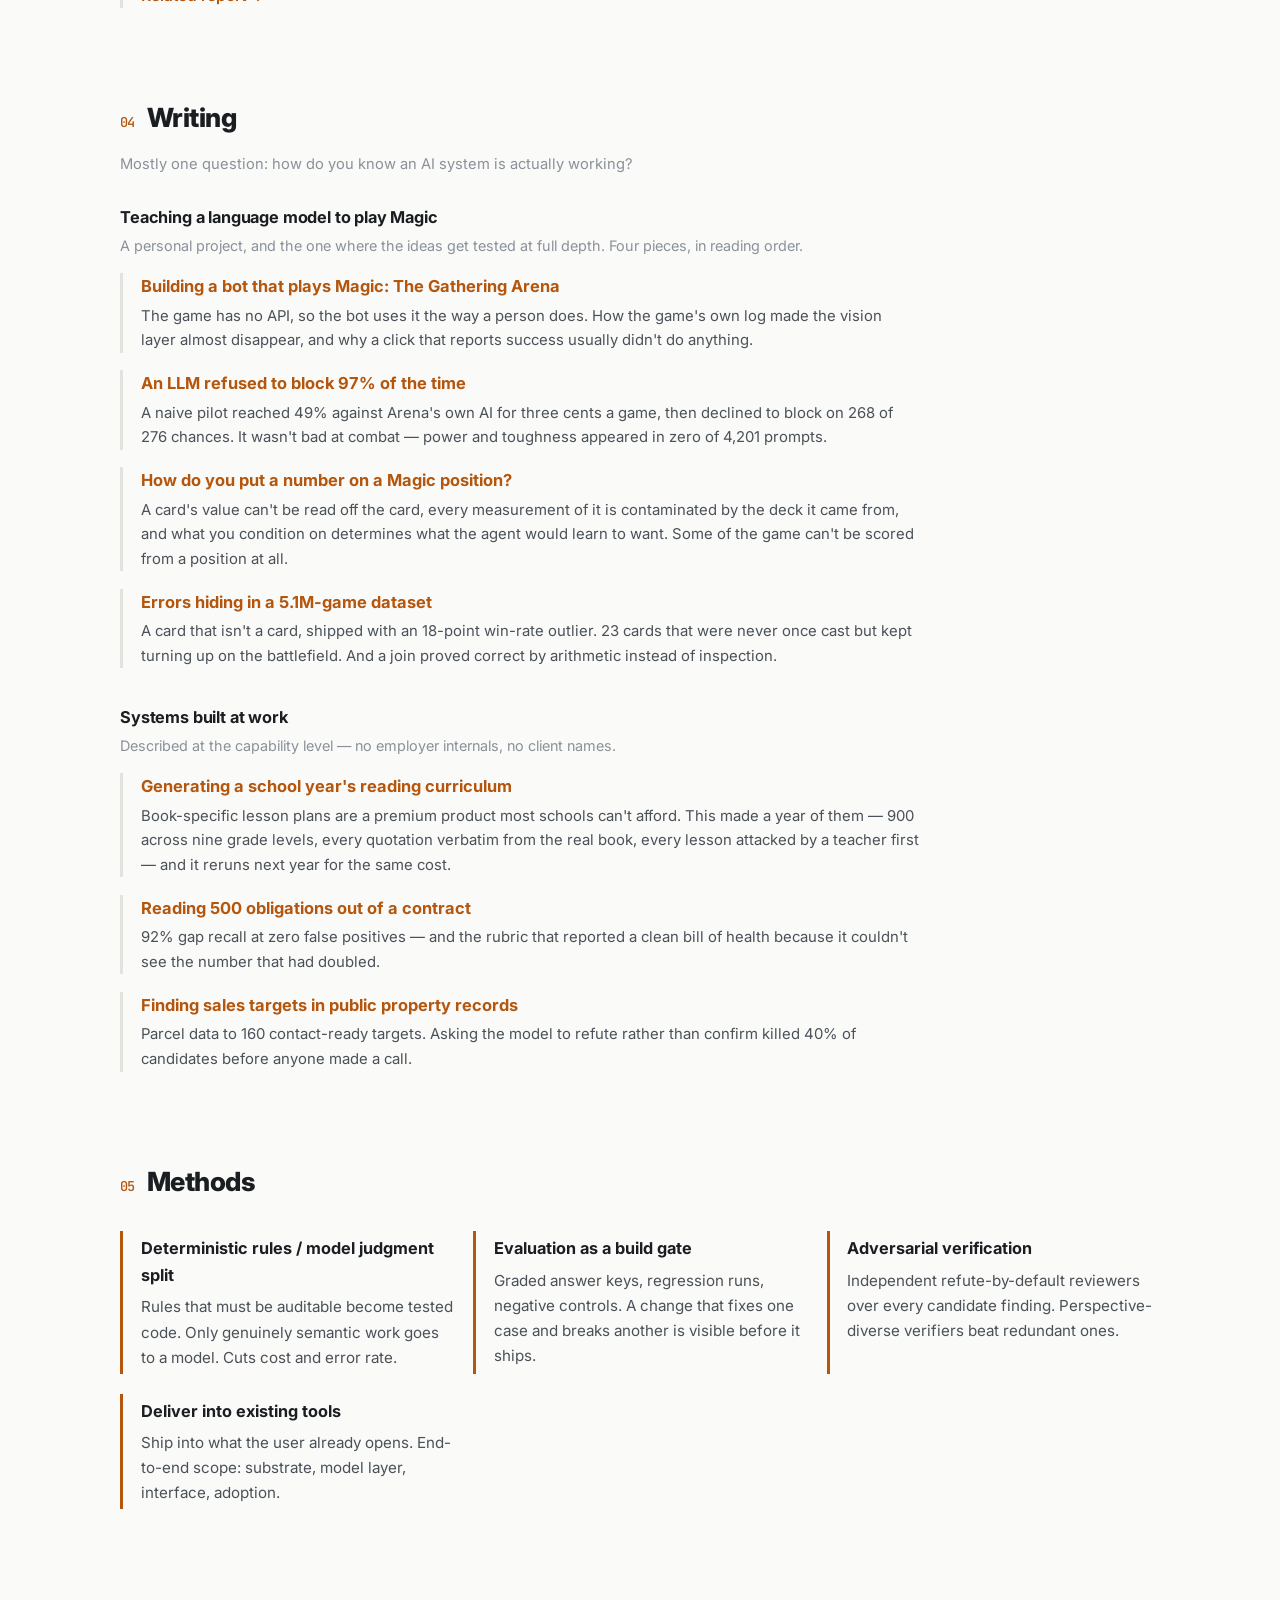
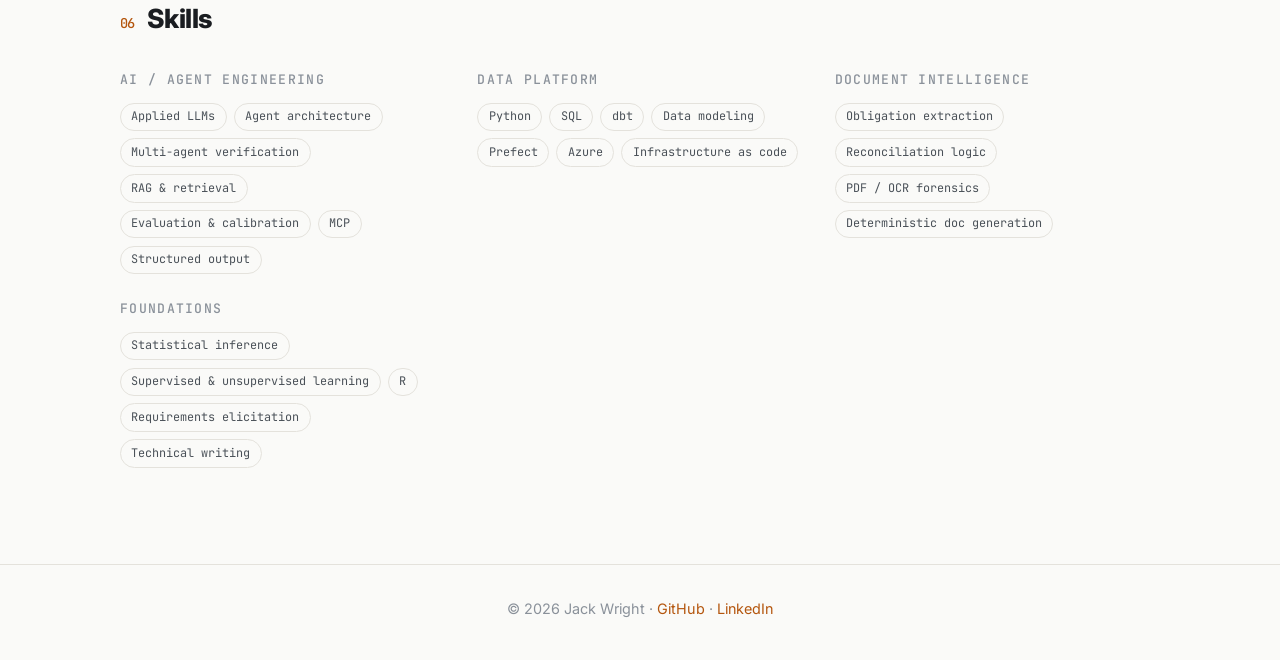
==== commit 258ab080: "Contract work is a suite, not one engine; note lead-gen adoption Reframes the contract card around t" ====
--- a/index.html
+++ b/index.html
@@ -51,14 +51,15 @@
             <p class="section-note">Internal production systems. Described at the capability level; no client or employer internals.</p>
             <div class="card-grid">
                 <article class="card">
-                    <h3>Contract-review engine</h3>
-                    <ul>
-                        <li>Input: long-form agreement. Output: 500+ discrete obligations in a typed schema, reconciled against a standard template.</li>
-                        <li>Produces a coverage matrix; each gap routed to the responsible reader.</li>
-                        <li>Calibration on a hand-graded set with negative controls: 92% gap recall, 0% false positives.</li>
-                        <li>~150 tested decision functions handle reconciliation rules (flooring, window nesting, asymmetric verdicts). LLM scope limited to semantic matching, so legal can audit the logic.</li>
-                    </ul>
-                    <ul class="tags"><li>Python</li><li>LLM extraction</li><li>Calibration</li><li>pytest</li></ul>
+                    <h3>Contract tooling for legal review</h3>
+                    <ul>
+                        <li>Not one system — a set of tools built around how the reviewer actually works, each with a different delivery vehicle.</li>
+                        <li><strong>Obligation reconciliation.</strong> Long-form agreement in; 500+ discrete obligations out, checked against the standard template into a coverage matrix with each gap routed to whoever owns it. 92% gap recall at 0% false positives on a hand-graded set with negative controls. ~150 tested rule functions keep the reasoning auditable; the model only does semantic matching.</li>
+                        <li><strong>Subcontract template builder.</strong> Generates the subcontract off the governing prime contract, adjusted into house language and standing preferences.</li>
+                        <li><strong>Prime contract first-pass review.</strong> In progress.</li>
+                        <li><strong>A shared workspace, not an app.</strong> For one engagement the right answer was a configured Claude project the lawyer works inside directly, alongside the model. Shipping software would have been slower and worse.</li>
+                    </ul>
+                    <ul class="tags"><li>Python</li><li>Document intelligence</li><li>Calibration</li><li>Legal workflow</li></ul>
                 </article>
                 <article class="card">
                     <h3>Analytics warehouse</h3>
@@ -77,6 +78,7 @@
                         <li>Pipeline: building-spine filter → address-level firmographic matching → multi-gate qualification → buying-committee enrichment.</li>
                         <li>Delivered ~160 verified targets against a 150–200 ask. Adversarial verification removed ~40% of candidates as wrong or unverifiable before anyone made a call.</li>
                         <li>Config-driven: a new market is a profile file plus reference data, zero code change. 71 tests. Output ships as a living tracker that upserts on re-run and never overwrites human-entered columns.</li>
+                        <li>In use — the leads are in the sales system, not in a spreadsheet somebody was emailed once.</li>
                     </ul>
                     <ul class="tags"><li>Public records</li><li>Entity matching</li><li>Adversarial verification</li></ul>
                 </article>
